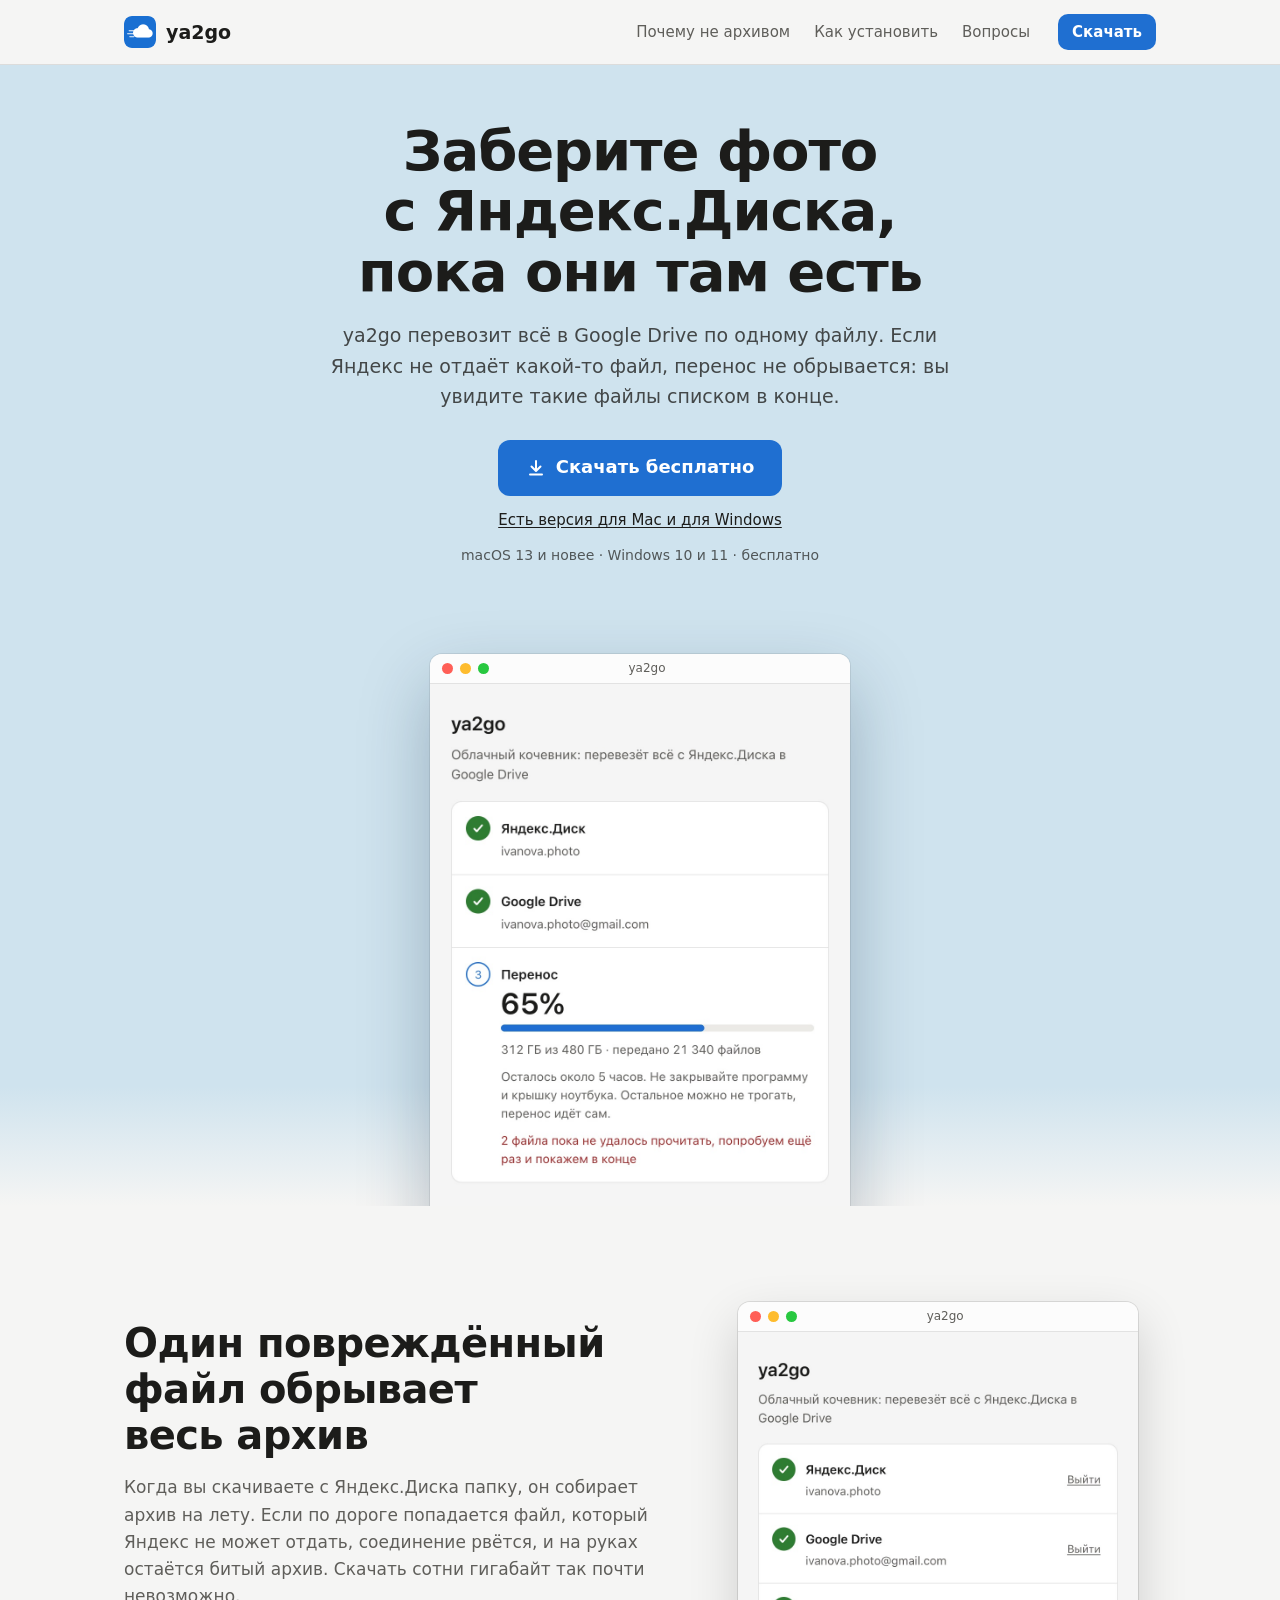
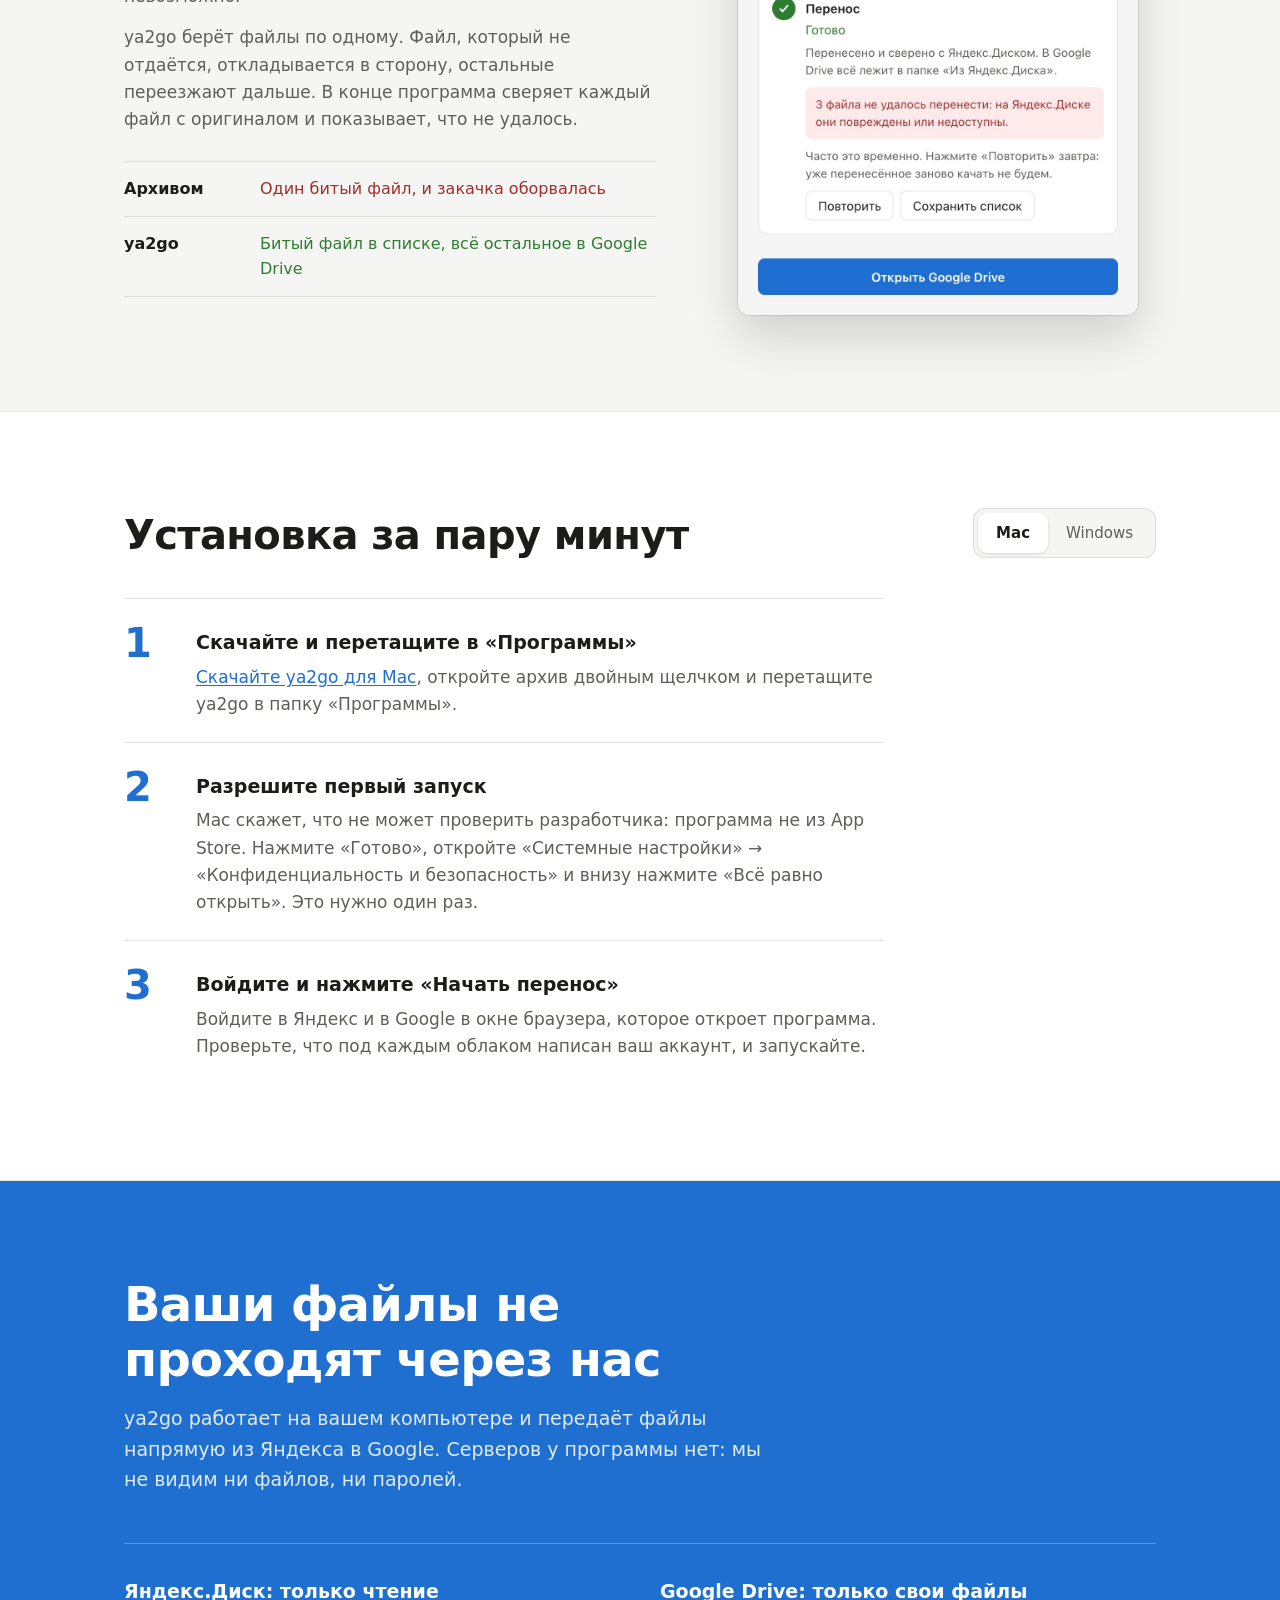
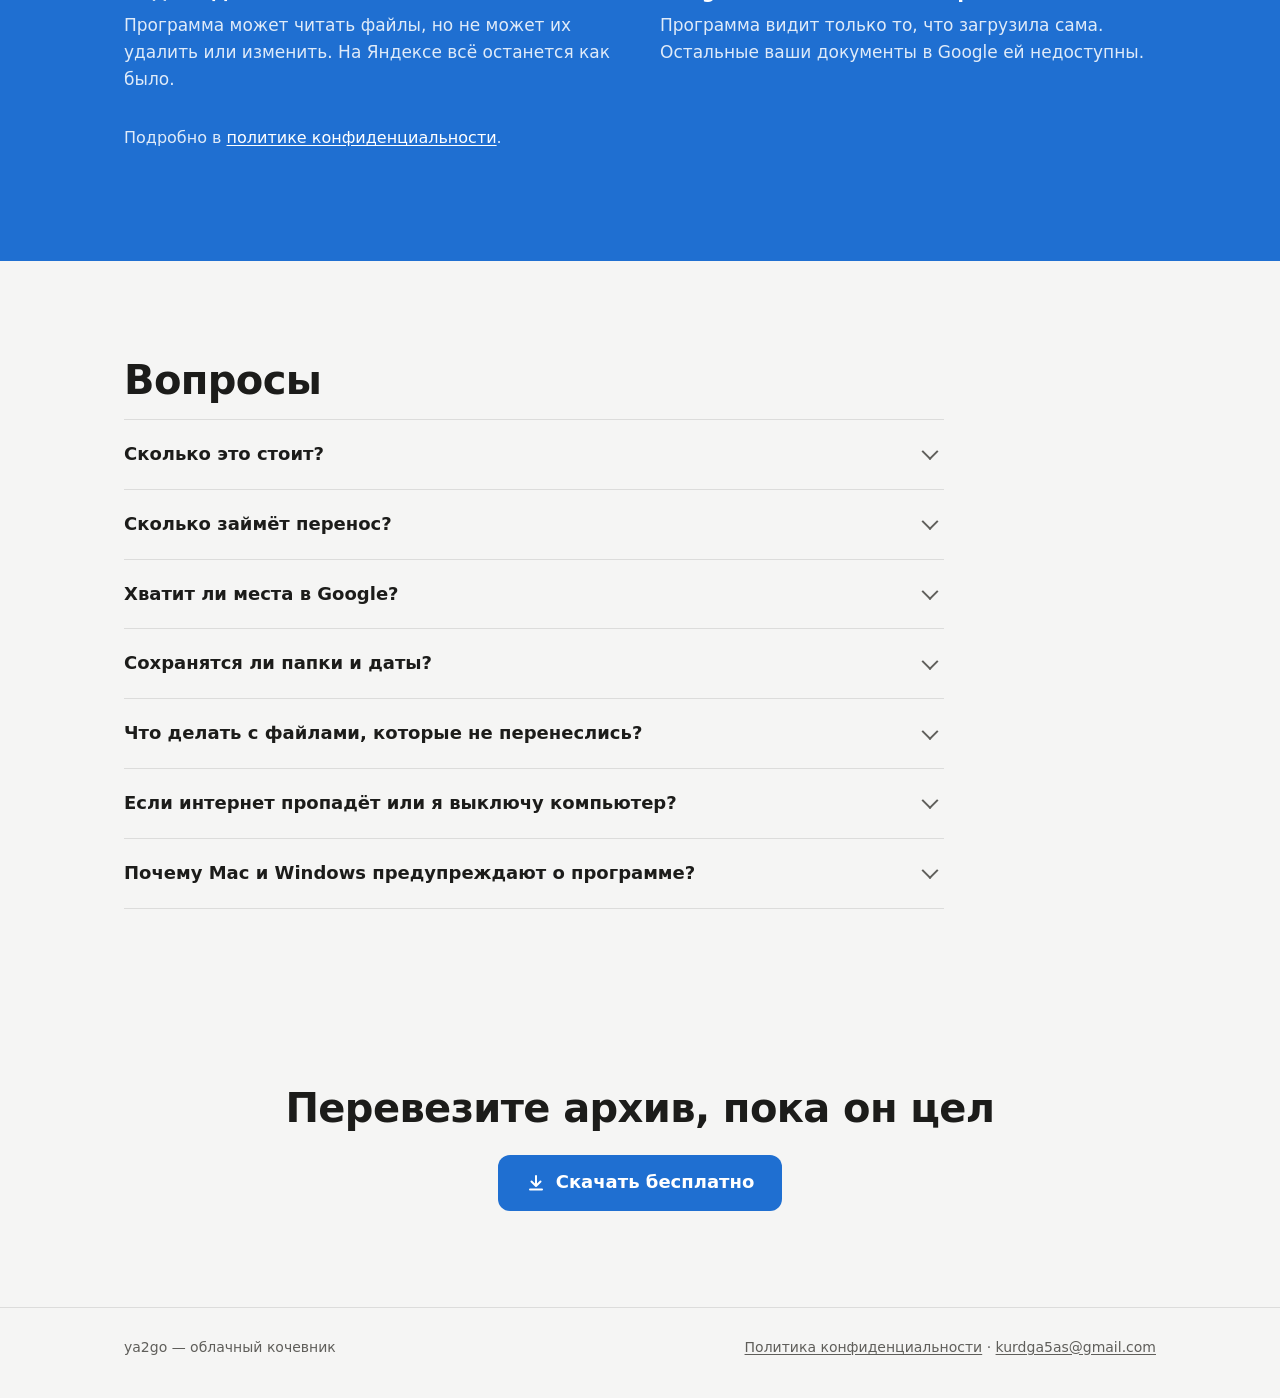
==== index.html @ 22c781a9 "Главный адрес ya2go.tech: скачивание с него, canonical Co-Authored-By: Claude Opus 5.5 <noreply@anth" ====
<!DOCTYPE html>
<html lang="ru">
<head>
    <meta charset="UTF-8">
    <meta name="viewport" content="width=device-width, initial-scale=1">
    <title>ya2go — перенести фото с Яндекс.Диска в Google Drive</title>
    <meta name="description" content="Программа для Mac и Windows: переносит всё с Яндекс.Диска в Google Drive по одному файлу. Повреждённые файлы не останавливают перенос, в конце вы увидите их списком. Бесплатно.">
    <meta property="og:title" content="ya2go — заберите фото с Яндекс.Диска">
    <meta property="og:description" content="По одному файлу в Google Drive. Битые файлы не останавливают перенос.">
    <meta property="og:image" content="https://ya2go.tech/img/app-progress-light.jpg">
    <meta property="og:url" content="https://ya2go.tech/">
    <link rel="canonical" href="https://ya2go.tech/">
    <link rel="icon" href="logo.png">
    <link rel="stylesheet" href="landing.css">
</head>
<body>

<header class="top">
    <div class="wrap">
        <a class="brand" href="./"><img src="logo.png" alt="">ya2go</a>
        <nav aria-label="Разделы">
            <a href="#why">Почему не архивом</a>
            <a href="#install">Как установить</a>
            <a href="#faq">Вопросы</a>
        </nav>
        <a class="btn small" href="#get" data-download>Скачать</a>
    </div>
</header>

<main>
    <div class="hero" id="get">
        <div class="wrap">
            <h1>Заберите фото с Яндекс.Диска, пока они там есть</h1>
            <p class="lead">ya2go перевозит всё в Google Drive по одному файлу. Если Яндекс не отдаёт какой-то файл, перенос не обрывается: вы увидите такие файлы списком в конце.</p>
            <div class="get">
                <a class="btn big" data-download href="https://ya2go.tech/download/ya2go-mac.zip">
                    <svg viewBox="0 0 20 20" fill="none" stroke="currentColor" stroke-width="2" stroke-linecap="round" stroke-linejoin="round" aria-hidden="true"><path d="M10 3v10M5.5 8.5 10 13l4.5-4.5M4 16.5h12"/></svg>
                    <span data-download-label>Скачать бесплатно</span>
                </a>
                <a class="alt" data-download-alt href="#install">Есть версия для Mac и для Windows</a>
                <p class="note">macOS 13 и новее · Windows 10 и 11 · бесплатно</p>
            </div>
            <div class="mobile-note" data-mobile-note>
                <p>ya2go работает на компьютере. Откройте эту страницу на Mac или Windows, там будет кнопка скачивания.</p>
                <button class="btn small" type="button" data-copy-link>Скопировать ссылку</button>
            </div>
        </div>
        <div class="stage" role="img" aria-label="Окно ya2go на фоне неба: идёт перенос, 65 процентов">
            <div class="window">
                <div class="bar"><i></i><i></i><i></i><span>ya2go</span></div>
                <picture>
                    <source srcset="img/app-progress-dark.jpg" media="(prefers-color-scheme: dark)">
                    <img src="img/app-progress-light.jpg" width="480" height="700" alt="">
                </picture>
            </div>
        </div>
    </div>

    <section class="why" id="why">
        <div class="wrap">
            <div>
                <h2>Один повреждённый файл обрывает весь архив</h2>
                <p class="muted">Когда вы скачиваете с Яндекс.Диска папку, он собирает архив на лету. Если по дороге попадается файл, который Яндекс не может отдать, соединение рвётся, и на руках остаётся битый архив. Скачать сотни гигабайт так почти невозможно.</p>
                <p class="muted">ya2go берёт файлы по одному. Файл, который не отдаётся, откладывается в сторону, остальные переезжают дальше. В конце программа сверяет каждый файл с оригиналом и показывает, что не удалось.</p>
                <ul class="versus">
                    <li><b>Архивом</b><span class="bad">Один битый файл, и закачка оборвалась</span></li>
                    <li><b>ya2go</b><span class="good">Битый файл в списке, всё остальное в Google Drive</span></li>
                </ul>
            </div>
            <div class="window" role="img" aria-label="Итог переноса в ya2go: готово, 3 файла не удалось перенести">
                <div class="bar"><i></i><i></i><i></i><span>ya2go</span></div>
                <picture>
                    <source srcset="img/app-done-dark.jpg" media="(prefers-color-scheme: dark)">
                    <img src="img/app-done-light.jpg" width="480" height="700" alt="" loading="lazy">
                </picture>
            </div>
        </div>
    </section>

    <section class="install" id="install">
        <div class="wrap">
            <div class="install-head">
                <h2>Установка за пару минут</h2>
                <div class="seg" role="group" aria-label="Инструкция для системы">
                    <button type="button" id="tab-mac" aria-controls="steps-mac" aria-pressed="true">Mac</button>
                    <button type="button" id="tab-win" aria-controls="steps-win" aria-pressed="false">Windows</button>
                </div>
            </div>

            <ol class="steps" id="steps-mac" aria-label="Установка на Mac">
                <li><div>
                    <h3>Скачайте и перетащите в «Программы»</h3>
                    <p><a href="https://ya2go.tech/download/ya2go-mac.zip">Скачайте ya2go для Mac</a>, откройте архив двойным щелчком и перетащите ya2go в папку «Программы».</p>
                </div></li>
                <li><div>
                    <h3>Разрешите первый запуск</h3>
                    <p>Mac скажет, что не может проверить разработчика: программа не из App Store. Нажмите «Готово», откройте «Системные настройки» → «Конфиденциальность и безопасность» и внизу нажмите «Всё равно открыть». Это нужно один раз.</p>
                </div></li>
                <li><div>
                    <h3>Войдите и нажмите «Начать перенос»</h3>
                    <p>Войдите в Яндекс и в Google в окне браузера, которое откроет программа. Проверьте, что под каждым облаком написан ваш аккаунт, и запускайте.</p>
                </div></li>
            </ol>

            <ol class="steps" id="steps-win" aria-label="Установка на Windows" hidden>
                <li><div>
                    <h3>Скачайте и запустите</h3>
                    <p><a href="https://ya2go.tech/download/ya2go-windows.exe">Скачайте ya2go для Windows</a> и откройте файл. Устанавливать ничего не нужно.</p>
                </div></li>
                <li><div>
                    <h3>Разрешите первый запуск</h3>
                    <p>Если появится синее окно «Windows защитила ваш компьютер», нажмите «Подробнее» → «Выполнить в любом случае». Если Windows попросит установить WebView2, согласитесь: это компонент Microsoft для окна программы.</p>
                </div></li>
                <li><div>
                    <h3>Войдите и нажмите «Начать перенос»</h3>
                    <p>Войдите в Яндекс и в Google в окне браузера, которое откроет программа. Проверьте, что под каждым облаком написан ваш аккаунт, и запускайте.</p>
                </div></li>
            </ol>
        </div>
    </section>

    <section class="trust">
        <div class="wrap">
            <h2>Ваши файлы не проходят через нас</h2>
            <p class="lead">ya2go работает на вашем компьютере и передаёт файлы напрямую из Яндекса в Google. Серверов у программы нет: мы не видим ни файлов, ни паролей.</p>
            <dl>
                <div>
                    <dt>Яндекс.Диск: только чтение</dt>
                    <dd>Программа может читать файлы, но не может их удалить или изменить. На Яндексе всё останется как было.</dd>
                </div>
                <div>
                    <dt>Google Drive: только свои файлы</dt>
                    <dd>Программа видит только то, что загрузила сама. Остальные ваши документы в Google ей недоступны.</dd>
                </div>
            </dl>
            <p class="lead" style="margin-top:32px;font-size:16px">Подробно в <a href="privacy.html">политике конфиденциальности</a>.</p>
        </div>
    </section>

    <section class="faq" id="faq">
        <div class="wrap">
            <h2>Вопросы</h2>
            <details>
                <summary>Сколько это стоит?</summary>
                <p>Сейчас бесплатно.</p>
            </details>
            <details>
                <summary>Сколько займёт перенос?</summary>
                <p>Зависит от интернета и объёма. Google принимает до 750 ГБ в сутки, поэтому большой архив переедет за несколько дней: программа сама продолжит на следующий день. Пока идёт перенос, не закрывайте программу и крышку ноутбука. Засыпать компьютер программа не даст.</p>
            </details>
            <details>
                <summary>Хватит ли места в Google?</summary>
                <p>Бесплатно в Google Drive 15 ГБ. Программа ещё до начала посчитает объём на Яндексе и скажет, хватает ли места. Если нет, место можно докупить в Google One.</p>
            </details>
            <details>
                <summary>Сохранятся ли папки и даты?</summary>
                <p>Да. Всё ляжет в Google Drive в папку «Из Яндекс.Диска» с теми же папками внутри, у фото сохранится дата. В Google Фото сами они не попадут: это отдельный сервис.</p>
            </details>
            <details>
                <summary>Что делать с файлами, которые не перенеслись?</summary>
                <p>Чаще всего это временный сбой Яндекса. Нажмите «Повторить» на следующий день: уже перенесённое заново не качается. Список можно сохранить в файл, чтобы проверить эти файлы на Яндексе вручную.</p>
            </details>
            <details>
                <summary>Если интернет пропадёт или я выключу компьютер?</summary>
                <p>Ничего не потеряется. При следующем запуске перенос продолжится с того же места.</p>
            </details>
            <details>
                <summary>Почему Mac и Windows предупреждают о программе?</summary>
                <p>Так они встречают любую программу, которая продаётся не через их магазины. Программа не меняет ничего на компьютере и не просит прав администратора. Предупреждение появляется только при первом запуске.</p>
            </details>
        </div>
    </section>

    <section class="final">
        <div class="wrap">
            <h2>Перевезите архив, пока он цел</h2>
            <a class="btn big" data-download href="https://ya2go.tech/download/ya2go-mac.zip">
                <svg viewBox="0 0 20 20" fill="none" stroke="currentColor" stroke-width="2" stroke-linecap="round" stroke-linejoin="round" aria-hidden="true"><path d="M10 3v10M5.5 8.5 10 13l4.5-4.5M4 16.5h12"/></svg>
                <span data-download-label>Скачать бесплатно</span>
            </a>
        </div>
    </section>
</main>

<footer>
    <div class="wrap">
        <span>ya2go — облачный кочевник</span>
        <span><a href="privacy.html">Политика конфиденциальности</a> · <a href="mailto:kurdga5as@gmail.com">kurdga5as@gmail.com</a></span>
    </div>
</footer>

<script>
// Кнопка «Скачать» сама подставляет файл под систему посетителя.
(function () {
    var base = 'https://ya2go.tech/download/';
    var ua = navigator.userAgent;
    var platform = (navigator.userAgentData && navigator.userAgentData.platform) || navigator.platform || '';
    var mobile = /Android|iPhone|iPad|iPod/i.test(ua) || (navigator.userAgentData && navigator.userAgentData.mobile);
    var os = /Win/i.test(platform) || /Windows/i.test(ua) ? 'win' : /Mac/i.test(platform) || /Mac OS X/i.test(ua) ? 'mac' : '';

    function show(tab) {
        ['mac', 'win'].forEach(function (k) {
            document.getElementById('tab-' + k).setAttribute('aria-pressed', String(k === tab));
            document.getElementById('steps-' + k).hidden = k !== tab;
        });
    }
    document.querySelectorAll('.seg button').forEach(function (b) {
        b.addEventListener('click', function () { show(b.id === 'tab-win' ? 'win' : 'mac'); });
    });

    if (mobile) {
        document.querySelectorAll('.get').forEach(function (el) { el.hidden = true; });
        document.querySelector('[data-mobile-note]').style.display = 'block';
        var copy = document.querySelector('[data-copy-link]');
        copy.addEventListener('click', function () {
            var done = function () { copy.textContent = 'Ссылка скопирована'; };
            if (navigator.clipboard) navigator.clipboard.writeText(location.origin + location.pathname).then(done, function () {});
        });
        document.querySelectorAll('.top [data-download]').forEach(function (el) { el.href = '#install'; el.textContent = 'Как установить'; });
        // С телефона скачивать нечего: нижняя кнопка ведёт к установке.
        document.querySelectorAll('.final [data-download]').forEach(function (el) { el.href = '#install'; });
        document.querySelectorAll('.final [data-download-label]').forEach(function (el) { el.textContent = 'Как установить'; });
        return;
    }
    if (!os) return;
    var file = os === 'win' ? 'ya2go-windows.exe' : 'ya2go-mac.zip';
    var label = os === 'win' ? 'Скачать для Windows' : 'Скачать для Mac';
    document.querySelectorAll('[data-download]').forEach(function (el) {
        if (el.classList.contains('small')) return;
        el.href = base + file;
    });
    document.querySelector('.top [data-download]').href = base + file;
    document.querySelectorAll('[data-download-label]').forEach(function (el) { el.textContent = label; });
    var alt = document.querySelector('[data-download-alt]');
    alt.textContent = os === 'win' ? 'Нужна версия для Mac?' : 'Нужна версия для Windows?';
    alt.href = base + (os === 'win' ? 'ya2go-mac.zip' : 'ya2go-windows.exe');
    show(os);
})();
</script>
</body>
</html>
---- landing.css ----
:root {
    --bg: #f5f5f4;
    --surface: #ffffff;
    --text: #1c1c1a;
    --text-2: #5f5e5a;
    --border: rgba(0, 0, 0, 0.1);
    --accent: #1f6fd1;
    --accent-hover: #185fa5;
    --on-accent: #ffffff;
    --sky: #cfe3ee;
    --focus: 0 0 0 3px rgba(31, 111, 209, 0.35);
    color-scheme: light dark;
}

@media (prefers-color-scheme: dark) {
    :root {
        --bg: #1b1b1a;
        --surface: #252524;
        --text: #f1efe8;
        --text-2: #b4b2a9;
        --border: rgba(255, 255, 255, 0.12);
        --accent: #5b9be6;
        --accent-hover: #85b7eb;
        --on-accent: #0b1a2c;
        --sky: #233746;
        --focus: 0 0 0 3px rgba(91, 155, 230, 0.45);
    }
}

* {
    box-sizing: border-box;
}

html {
    scroll-behavior: smooth;
}

@media (prefers-reduced-motion: reduce) {
    html {
        scroll-behavior: auto;
    }
}

body {
    margin: 0;
    background: var(--bg);
    color: var(--text);
    font: 17px/1.6 -apple-system, BlinkMacSystemFont, "SF Pro Text", "Segoe UI", system-ui, sans-serif;
    -webkit-font-smoothing: antialiased;
}

a {
    color: var(--accent);
    text-underline-offset: 2px;
}

.wrap {
    max-width: 1080px;
    margin: 0 auto;
    padding: 0 24px;
}

/* ---------- шапка ---------- */

.top {
    position: sticky;
    top: 0;
    z-index: 10;
    background: color-mix(in srgb, var(--bg) 88%, transparent);
    backdrop-filter: saturate(1.4) blur(12px);
    -webkit-backdrop-filter: saturate(1.4) blur(12px);
    border-bottom: 1px solid var(--border);
}

.top .wrap {
    display: flex;
    align-items: center;
    gap: 28px;
    height: 64px;
}

.brand {
    display: flex;
    align-items: center;
    gap: 10px;
    color: var(--text);
    text-decoration: none;
    font-weight: 600;
    font-size: 19px;
}

.brand img {
    width: 32px;
    height: 32px;
    border-radius: 8px;
}

.top nav {
    display: flex;
    gap: 24px;
    margin-left: auto;
}

.top nav a {
    color: var(--text-2);
    text-decoration: none;
    font-size: 15px;
}

.top nav a:hover {
    color: var(--text);
}

/* ---------- кнопки ---------- */

.btn {
    display: inline-flex;
    align-items: center;
    justify-content: center;
    gap: 10px;
    min-height: 44px;
    padding: 0 20px;
    border-radius: 10px;
    background: var(--accent);
    color: var(--on-accent);
    font-weight: 600;
    font-size: 16px;
    text-decoration: none;
    transition: background 0.15s, transform 0.1s;
}

.btn:hover {
    background: var(--accent-hover);
}

.btn:active {
    transform: scale(0.98);
}

.btn:focus-visible,
.seg button:focus-visible,
summary:focus-visible {
    outline: none;
    box-shadow: var(--focus);
}

.btn.big {
    min-height: 56px;
    padding: 0 28px;
    font-size: 18px;
    border-radius: 12px;
}

.btn.small {
    min-height: 36px;
    padding: 0 14px;
    font-size: 15px;
}

.btn svg {
    width: 20px;
    height: 20px;
}

/* ---------- первый экран ---------- */

.hero {
    position: relative;
    padding: 56px 0 0;
    text-align: center;
    /* Небо за всем первым экраном: сверху чистое под текст, облака снизу вокруг окна */
    background: var(--sky) url("https://images.pexels.com/photos/38475859/pexels-photo-38475859.jpeg?auto=compress&cs=tinysrgb&w=2400") center bottom / cover no-repeat;
}

@media (prefers-color-scheme: dark) {
    .hero::before {
        /* в тёмной теме небо приглушаем, иначе светлый текст на нём не читается */
        content: "";
        position: absolute;
        inset: 0;
        background: rgba(16, 24, 32, 0.62);
    }

    .hero > * {
        position: relative;
    }
}

.hero h1 {
    max-width: 900px;
    margin: 0 auto;
    font-size: clamp(34px, 5vw, 56px);
    line-height: 1.08;
    letter-spacing: -0.02em;
    font-weight: 700;
    text-wrap: balance;
}

.hero .lead {
    max-width: 620px;
    margin: 18px auto 28px;
    font-size: 19px;
    color: var(--text);
    opacity: 0.78;
    text-wrap: pretty;
}

.get {
    display: flex;
    flex-direction: column;
    align-items: center;
    gap: 12px;
}

.get .alt {
    font-size: 15px;
    color: var(--text);
}

.get .note {
    margin: 0;
    font-size: 14px;
    color: var(--text);
    opacity: 0.7;
}

.mobile-note p {
    margin: 0 0 12px;
}

.mobile-note {
    display: none;
    max-width: 420px;
    margin: 0 auto;
    padding: 14px 16px;
    border: 1px solid var(--border);
    border-radius: 12px;
    background: var(--surface);
    font-size: 15px;
    color: var(--text-2);
}

/* Небо с окном программы */
.stage {
    position: relative;
    margin-top: 40px;
    height: clamp(420px, 52vw, 600px);
    overflow: hidden;
}

.stage::after {
    /* у края страницы небо тает в фон, чтобы следующий раздел не начинался со шва */
    content: "";
    position: absolute;
    inset: auto 0 0 0;
    height: 120px;
    background: linear-gradient(to bottom, transparent, var(--bg));
}

.window {
    position: absolute;
    left: 50%;
    top: 48px;
    transform: translateX(-50%);
    width: min(420px, 82vw);
    border-radius: 12px;
    overflow: hidden;
    background: var(--bg);
    box-shadow: 0 30px 70px rgba(10, 40, 70, 0.28), 0 0 0 1px rgba(0, 0, 0, 0.08);
    z-index: 1;
}

.window .bar {
    display: flex;
    align-items: center;
    gap: 7px;
    height: 30px;
    padding: 0 12px;
    background: color-mix(in srgb, var(--surface) 70%, var(--bg));
    border-bottom: 1px solid var(--border);
    font-size: 12px;
    color: var(--text-2);
}

.window .bar i {
    width: 11px;
    height: 11px;
    border-radius: 50%;
    background: #ff5f57;
}

.window .bar i:nth-child(2) {
    background: #febc2e;
}

.window .bar i:nth-child(3) {
    background: #28c840;
}

.window .bar span {
    margin: 0 auto;
    padding-right: 40px;
}

.window img {
    display: block;
    width: 100%;
    height: auto;
}

/* ---------- разделы ---------- */

section {
    padding: 96px 0;
}

h2 {
    margin: 0 0 16px;
    font-size: clamp(28px, 3.6vw, 40px);
    line-height: 1.15;
    letter-spacing: -0.015em;
    font-weight: 700;
    text-wrap: balance;
}

p {
    margin: 0 0 14px;
}

.muted {
    color: var(--text-2);
}

/* Почему не архивом: текст и окно итога рядом */
.why .wrap {
    display: grid;
    grid-template-columns: minmax(0, 1.1fr) minmax(0, 0.9fr);
    gap: 64px;
    align-items: center;
}

.why .window {
    position: static;
    transform: none;
    width: 100%;
    max-width: 400px;
    justify-self: center;
    box-shadow: 0 20px 50px rgba(0, 0, 0, 0.16), 0 0 0 1px var(--border);
}

.versus {
    margin: 28px 0 0;
    padding: 0;
    list-style: none;
    border-top: 1px solid var(--border);
}

.versus li {
    display: grid;
    grid-template-columns: 120px minmax(0, 1fr);
    gap: 16px;
    padding: 14px 0;
    border-bottom: 1px solid var(--border);
    font-size: 16px;
}

.versus b {
    font-weight: 600;
}

.versus .bad {
    color: #a32d2d;
}

.versus .good {
    color: #2f7d32;
}

@media (prefers-color-scheme: dark) {
    .versus .bad {
        color: #f09595;
    }

    .versus .good {
        color: #8bc48e;
    }
}

/* Установка */
.install {
    background: var(--surface);
    border-block: 1px solid var(--border);
}

.install-head {
    display: flex;
    flex-wrap: wrap;
    align-items: end;
    justify-content: space-between;
    gap: 16px 32px;
    margin-bottom: 40px;
}

.install-head h2 {
    margin: 0;
}

.seg {
    display: inline-flex;
    padding: 4px;
    border-radius: 12px;
    background: var(--bg);
    border: 1px solid var(--border);
}

.seg button {
    font: inherit;
    font-size: 15px;
    min-height: 40px;
    padding: 0 18px;
    border: 0;
    border-radius: 9px;
    background: none;
    color: var(--text-2);
    cursor: pointer;
}

.seg button[aria-pressed="true"] {
    background: var(--surface);
    color: var(--text);
    font-weight: 600;
    box-shadow: 0 1px 3px rgba(0, 0, 0, 0.12);
}

.steps {
    margin: 0;
    padding: 0;
    list-style: none;
    counter-reset: step;
    max-width: 760px;
}

.steps li {
    counter-increment: step;
    display: grid;
    grid-template-columns: 64px minmax(0, 1fr);
    gap: 8px;
    padding: 24px 0;
    border-top: 1px solid var(--border);
}

.steps li::before {
    content: counter(step);
    font-size: 40px;
    line-height: 1;
    font-weight: 700;
    color: var(--accent);
    font-variant-numeric: tabular-nums;
}

.steps h3 {
    margin: 4px 0 6px;
    font-size: 19px;
}

.steps p {
    margin: 0;
    color: var(--text-2);
}

[hidden] {
    display: none !important;
}

/* Доверие: единственный цветной раздел */
.trust {
    background: #1f6fd1;
    color: #ffffff;
}

.trust h2 {
    max-width: 760px;
    font-size: clamp(30px, 4.4vw, 48px);
}

.trust .lead {
    max-width: 640px;
    font-size: 19px;
    color: rgba(255, 255, 255, 0.86);
}

.trust dl {
    display: grid;
    grid-template-columns: repeat(2, minmax(0, 1fr));
    gap: 40px;
    margin: 48px 0 0;
    padding-top: 32px;
    border-top: 1px solid rgba(255, 255, 255, 0.28);
}

.trust dt {
    font-weight: 600;
    font-size: 19px;
    margin-bottom: 6px;
}

.trust dd {
    margin: 0;
    color: rgba(255, 255, 255, 0.86);
}

.trust a {
    color: #ffffff;
}

/* Вопросы */
.faq details {
    max-width: 820px;
}

details {
    border-top: 1px solid var(--border);
}

details:last-of-type {
    border-bottom: 1px solid var(--border);
}

summary {
    list-style: none;
    cursor: pointer;
    padding: 20px 40px 20px 0;
    position: relative;
    font-weight: 600;
    font-size: 18px;
    border-radius: 6px;
}

summary::-webkit-details-marker {
    display: none;
}

summary::after {
    content: "";
    position: absolute;
    right: 8px;
    top: 50%;
    width: 10px;
    height: 10px;
    border-right: 2px solid var(--text-2);
    border-bottom: 2px solid var(--text-2);
    transform: translateY(-70%) rotate(45deg);
    transition: transform 0.2s;
}

details[open] summary::after {
    transform: translateY(-30%) rotate(-135deg);
}

details p {
    margin: 0 0 20px;
    color: var(--text-2);
    max-width: 680px;
}

/* Подвал */
.final {
    text-align: center;
    padding: 80px 0 96px;
}

.final h2 {
    margin-bottom: 24px;
}

footer {
    border-top: 1px solid var(--border);
    padding: 28px 0 40px;
    font-size: 14px;
    color: var(--text-2);
}

footer .wrap {
    display: flex;
    flex-wrap: wrap;
    gap: 8px 24px;
    justify-content: space-between;
}

footer a {
    color: var(--text-2);
}

/* ---------- телефон и планшет ---------- */

@media (max-width: 860px) {
    .why .wrap {
        grid-template-columns: 1fr;
        gap: 40px;
    }

    .trust dl {
        grid-template-columns: 1fr;
        gap: 24px;
    }
}

@media (max-width: 640px) {
    body {
        font-size: 16px;
    }

    .wrap {
        padding: 0 16px;
    }

    .top nav {
        display: none;
    }

    .top .btn {
        margin-left: auto;
    }

    .hero {
        padding-top: 48px;
    }

    .hero .lead {
        font-size: 17px;
    }

    section {
        padding: 64px 0;
    }

    .stage {
        margin-top: 32px;
        height: 520px;
    }

    .window {
        top: 32px;
    }

    .versus li {
        grid-template-columns: 1fr;
        gap: 2px;
    }

    .steps li {
        grid-template-columns: 44px minmax(0, 1fr);
    }

    .steps li::before {
        font-size: 30px;
    }
}
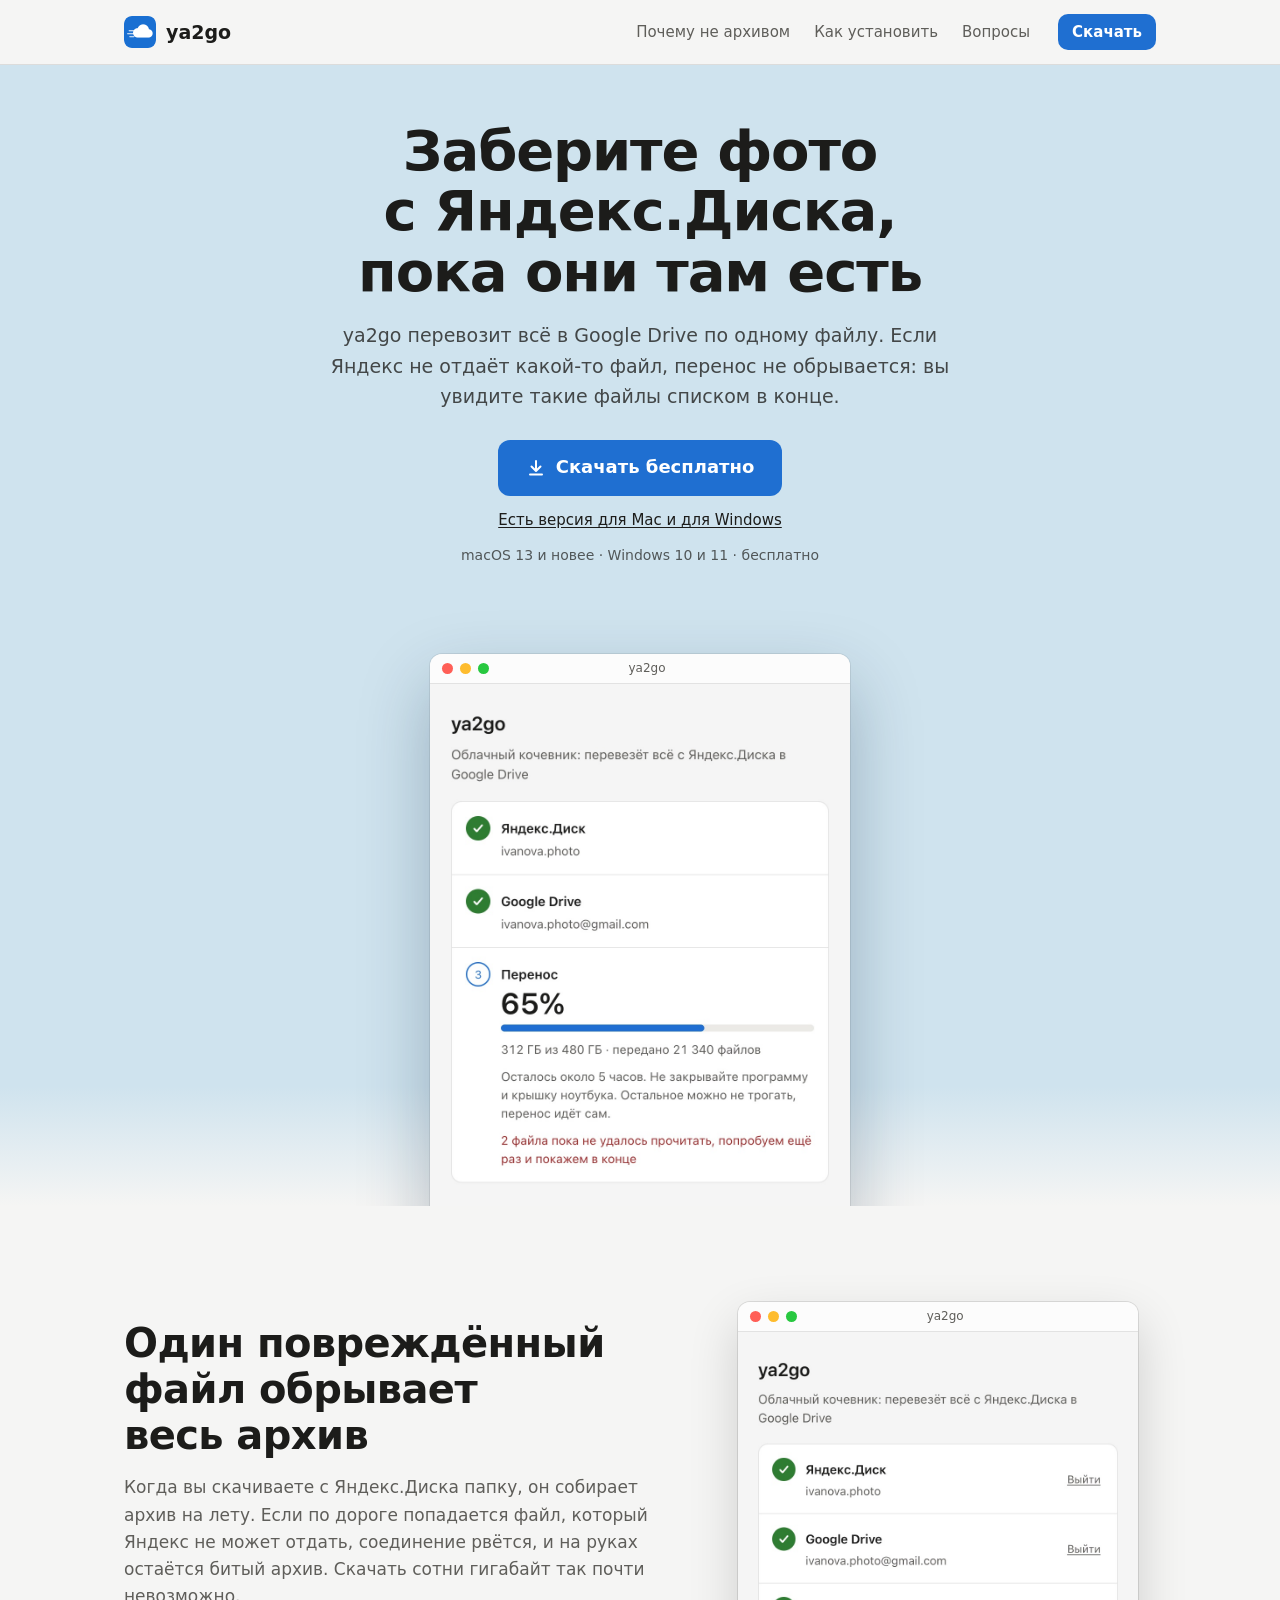
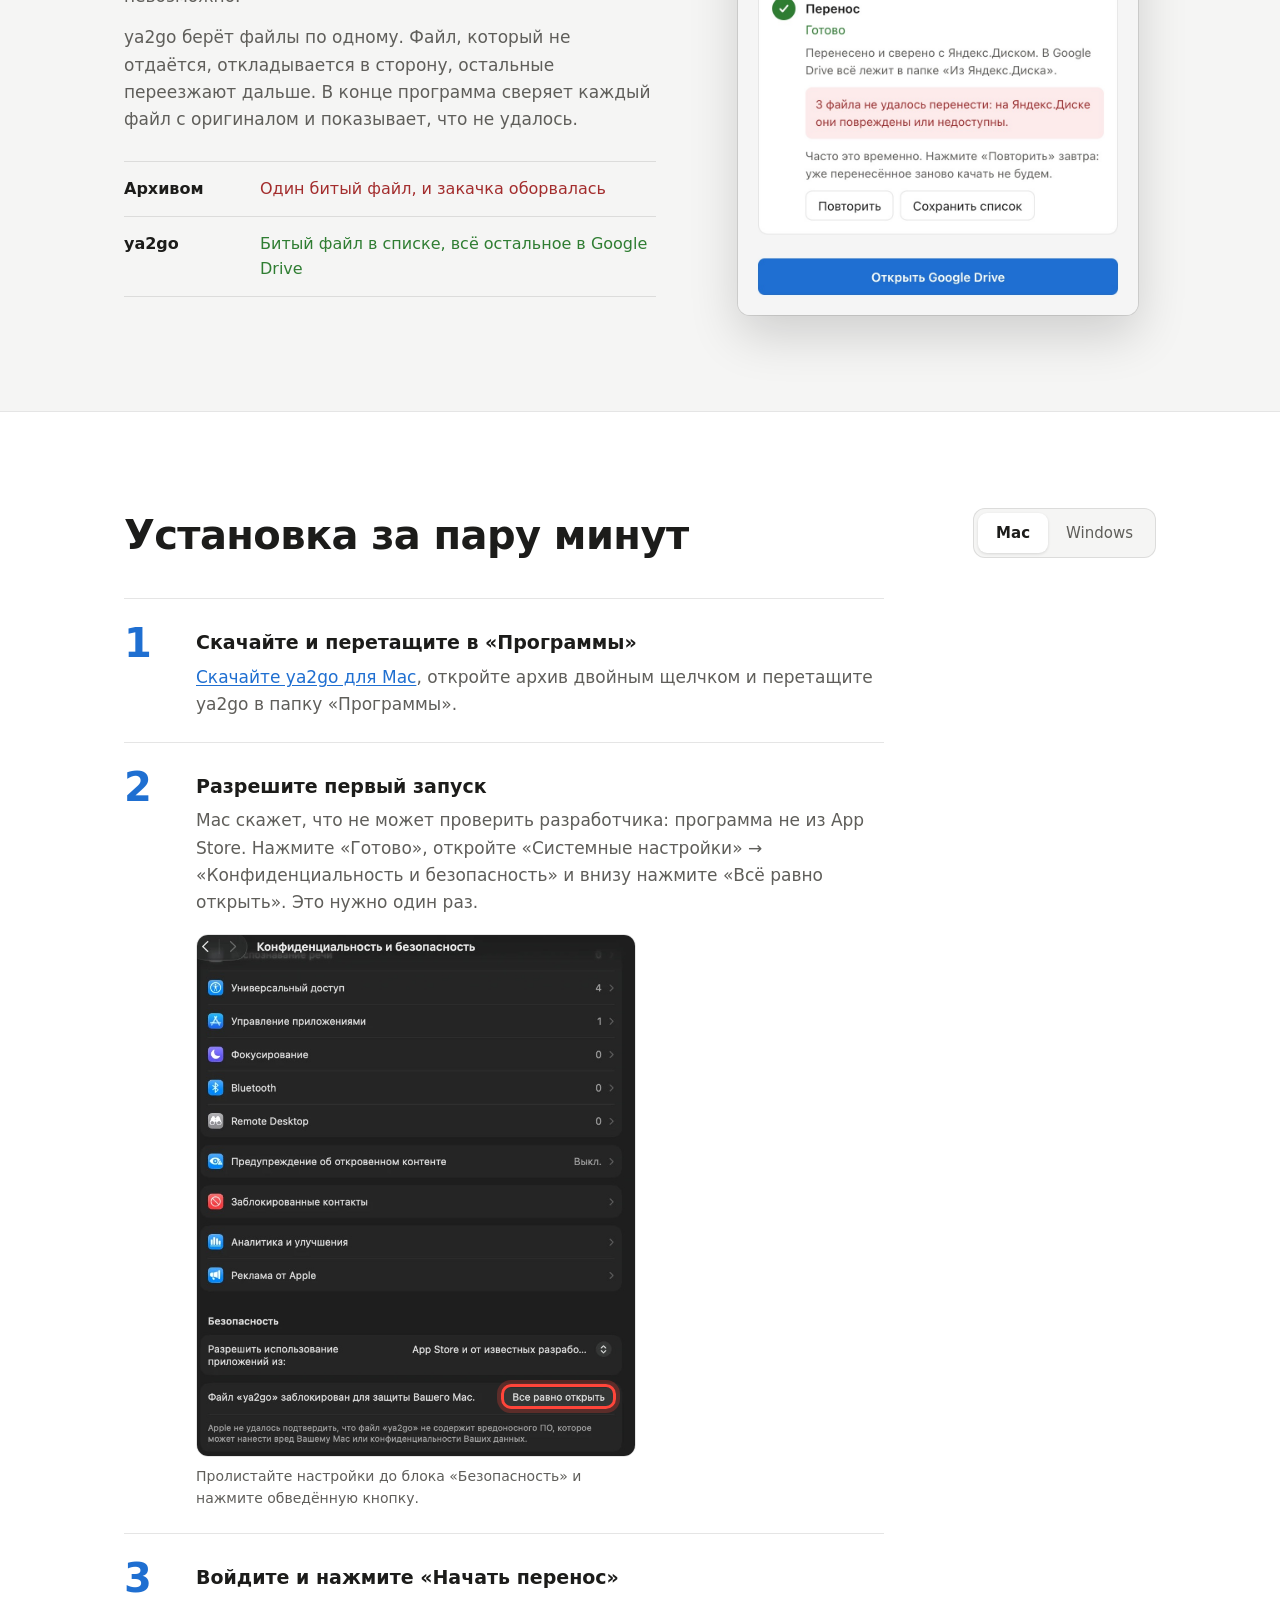
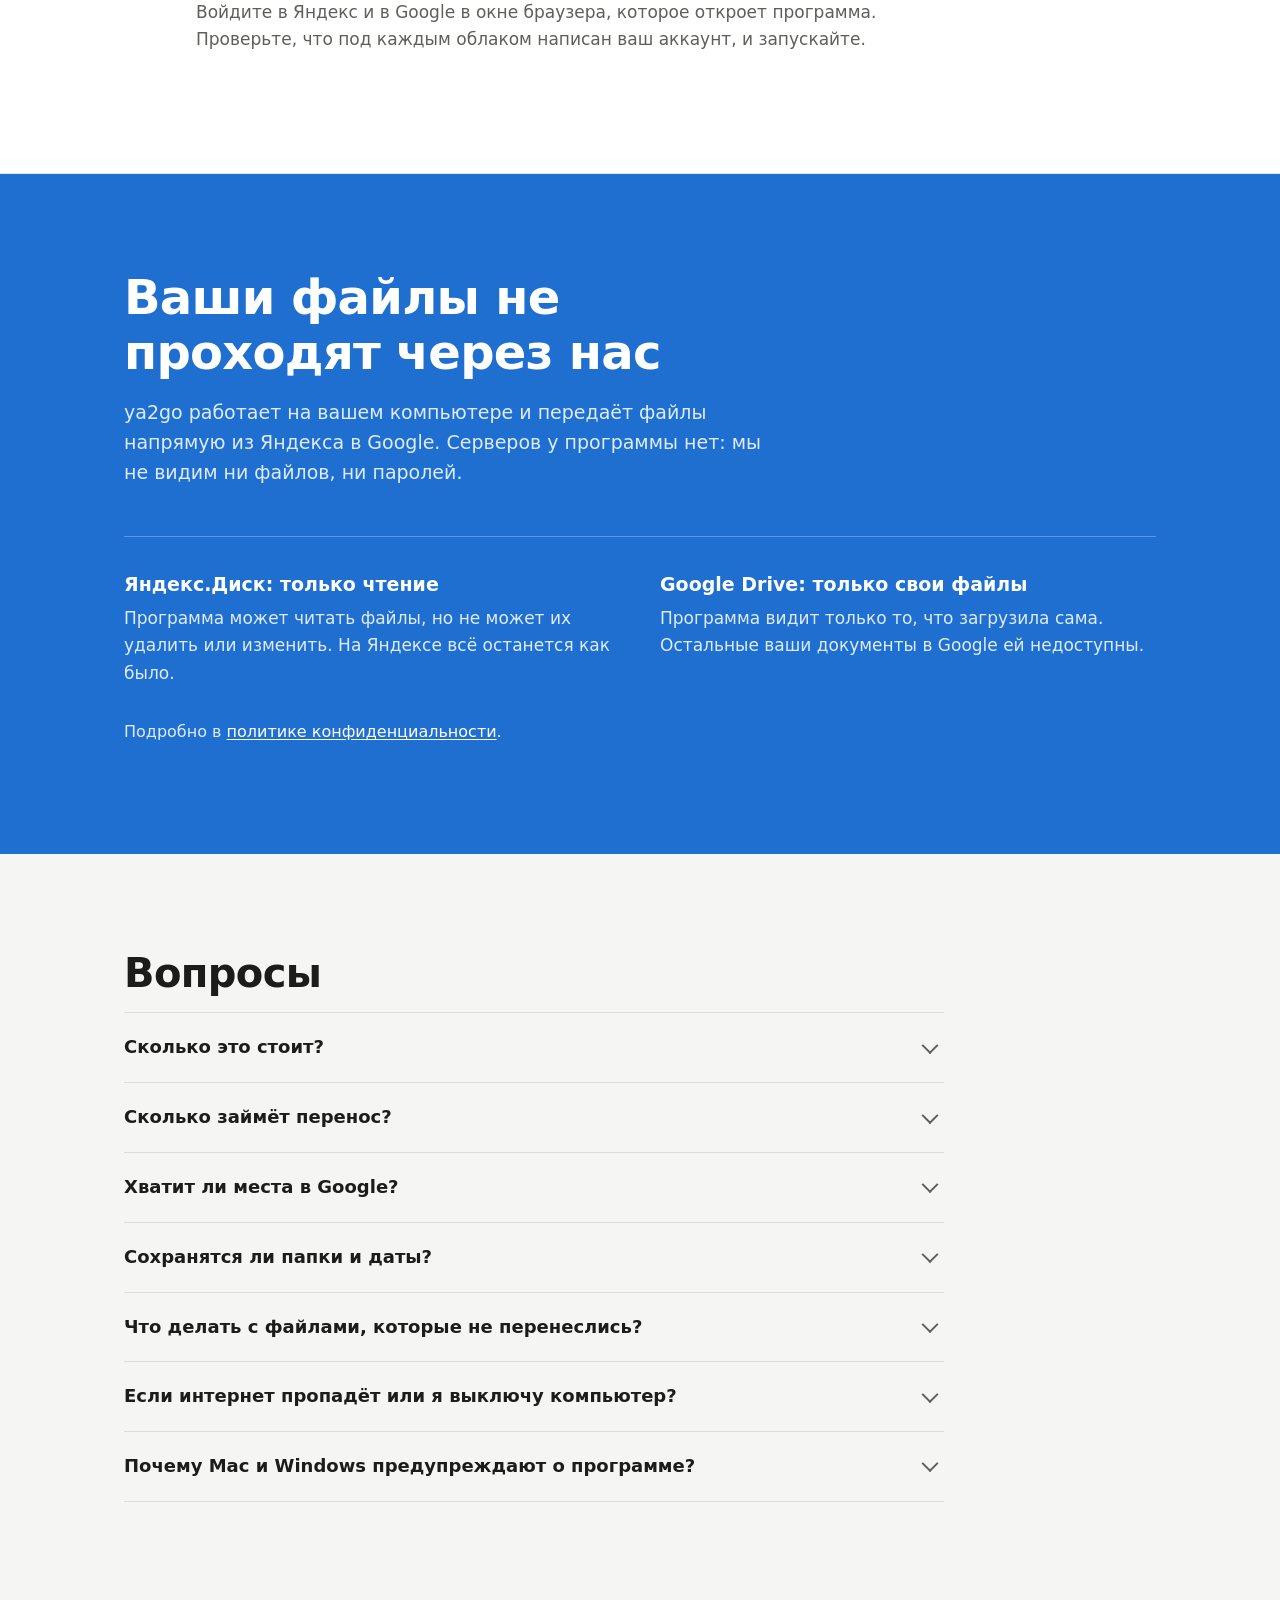
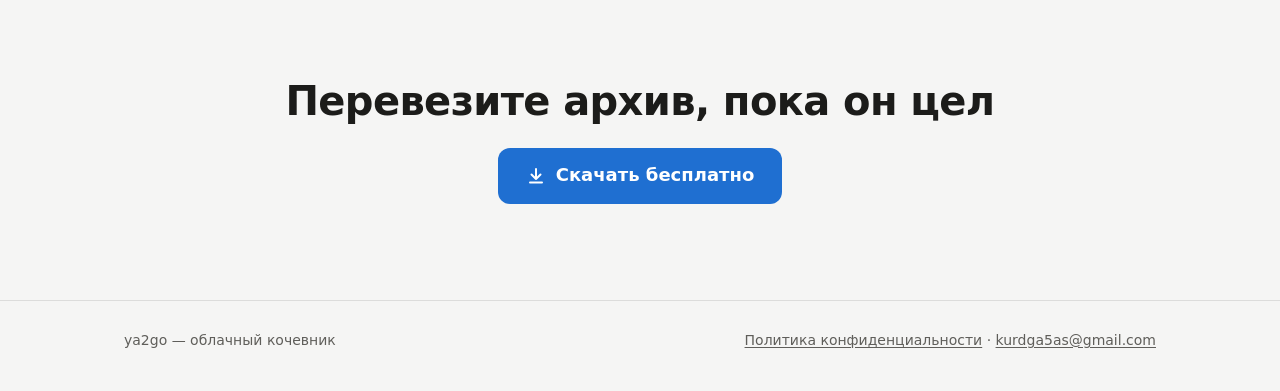
==== commit 07c0955a: "Установка на Mac: скриншот с кнопкой «Все равно открыть» Co-Authored-By: Claude Opus 5.5 <noreply@an" ====
--- a/index.html
+++ b/index.html
@@ -95,6 +95,14 @@
                 <li><div>
                     <h3>Разрешите первый запуск</h3>
                     <p>Mac скажет, что не может проверить разработчика: программа не из App Store. Нажмите «Готово», откройте «Системные настройки» → «Конфиденциальность и безопасность» и внизу нажмите «Всё равно открыть». Это нужно один раз.</p>
+                    <figure class="shot">
+                        <div class="shot-frame">
+                            <img src="img/mac-open-anyway.jpg" width="770" height="915" loading="lazy"
+                                 alt="Системные настройки, раздел «Конфиденциальность и безопасность»: внизу, в блоке «Безопасность», строка «Файл ya2go заблокирован для защиты Вашего Mac» и кнопка «Все равно открыть»">
+                            <span class="ring" style="left:69.5%;top:86.3%;width:26.2%;height:4.7%" aria-hidden="true"></span>
+                        </div>
+                        <figcaption>Пролистайте настройки до блока «Безопасность» и нажмите обведённую кнопку.</figcaption>
+                    </figure>
                 </div></li>
                 <li><div>
                     <h3>Войдите и нажмите «Начать перенос»</h3>
--- a/landing.css
+++ b/landing.css
@@ -468,6 +468,38 @@
     color: var(--text-2);
 }
 
+/* Скриншот с обведённой кнопкой внутри шага установки */
+.shot {
+    margin: 18px 0 0;
+    max-width: 440px;
+}
+
+.shot-frame {
+    position: relative;
+    border-radius: 12px;
+    overflow: hidden;
+    border: 1px solid var(--border);
+}
+
+.shot img {
+    display: block;
+    width: 100%;
+    height: auto;
+}
+
+.shot .ring {
+    position: absolute;
+    border: 3px solid #ff453a;
+    border-radius: 10px;
+    box-shadow: 0 0 0 4px rgba(255, 69, 58, 0.25);
+}
+
+.shot figcaption {
+    margin-top: 8px;
+    font-size: 14px;
+    color: var(--text-2);
+}
+
 [hidden] {
     display: none !important;
 }
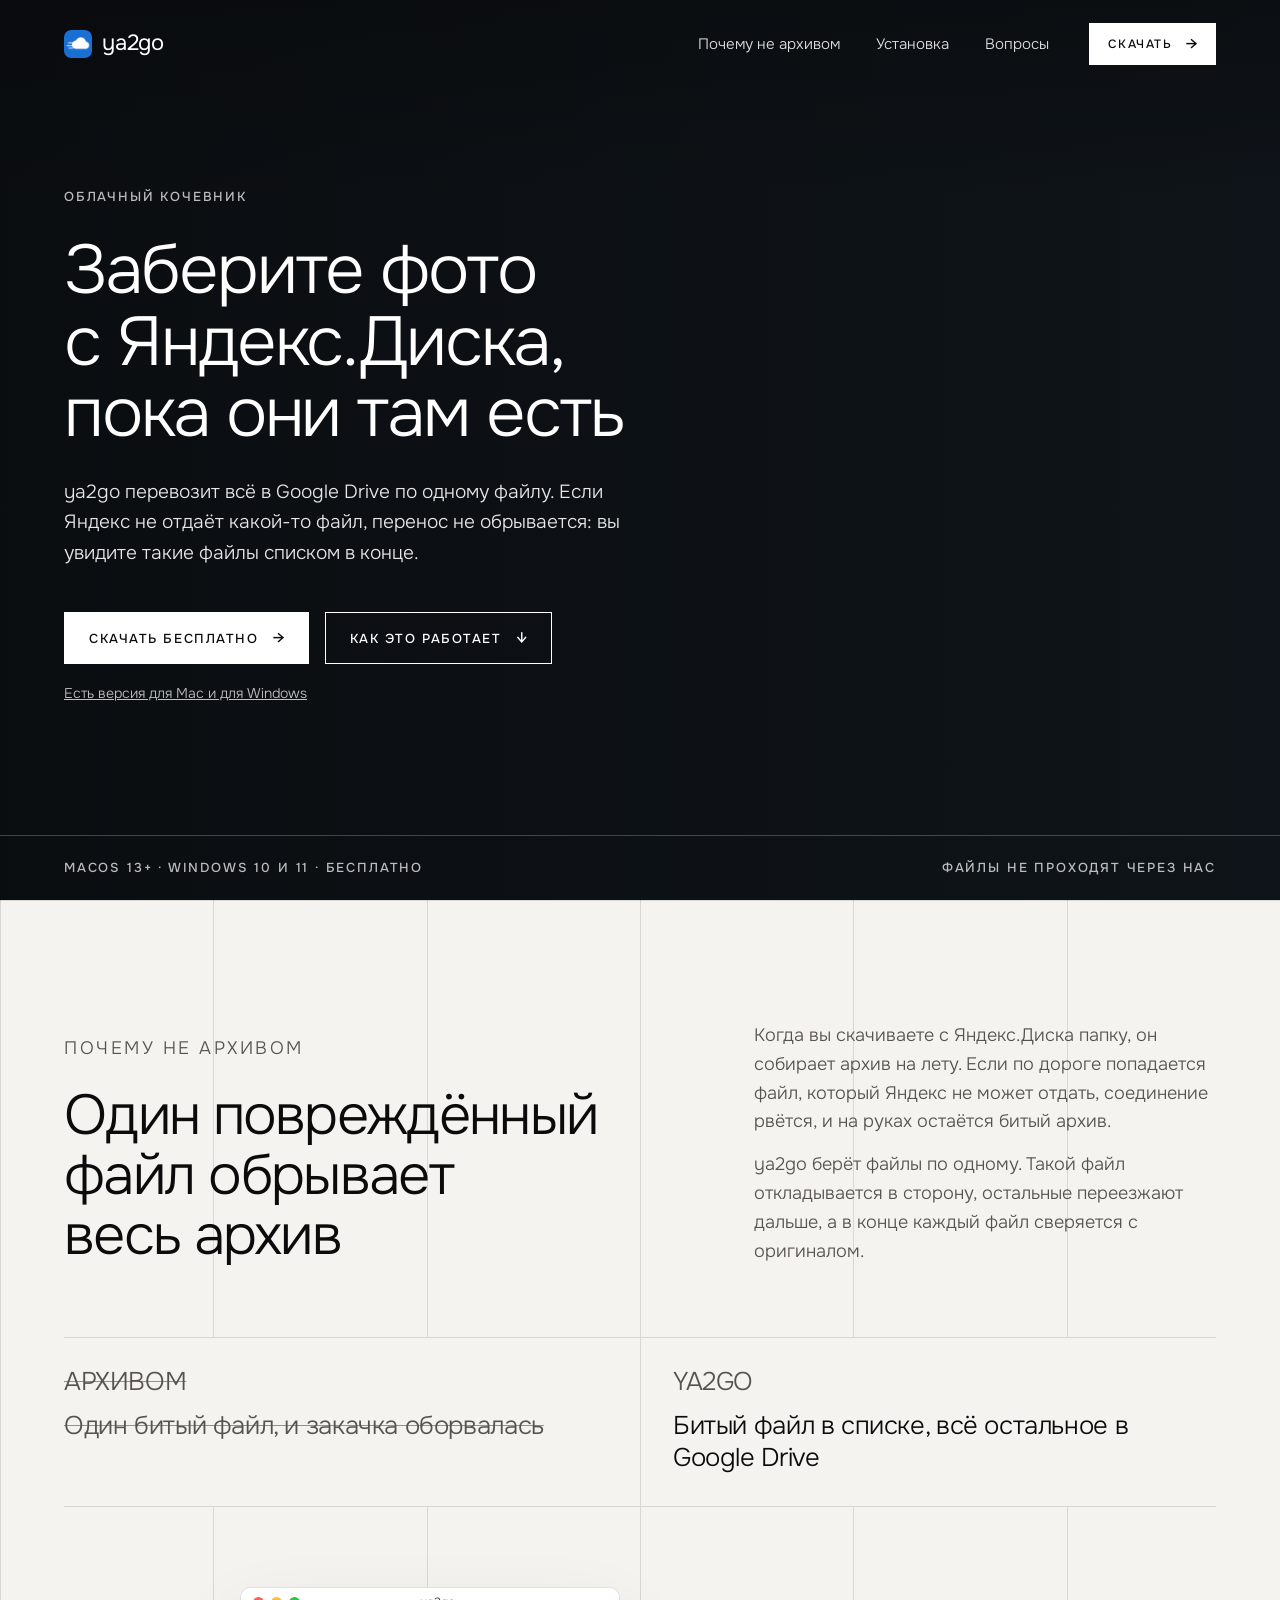
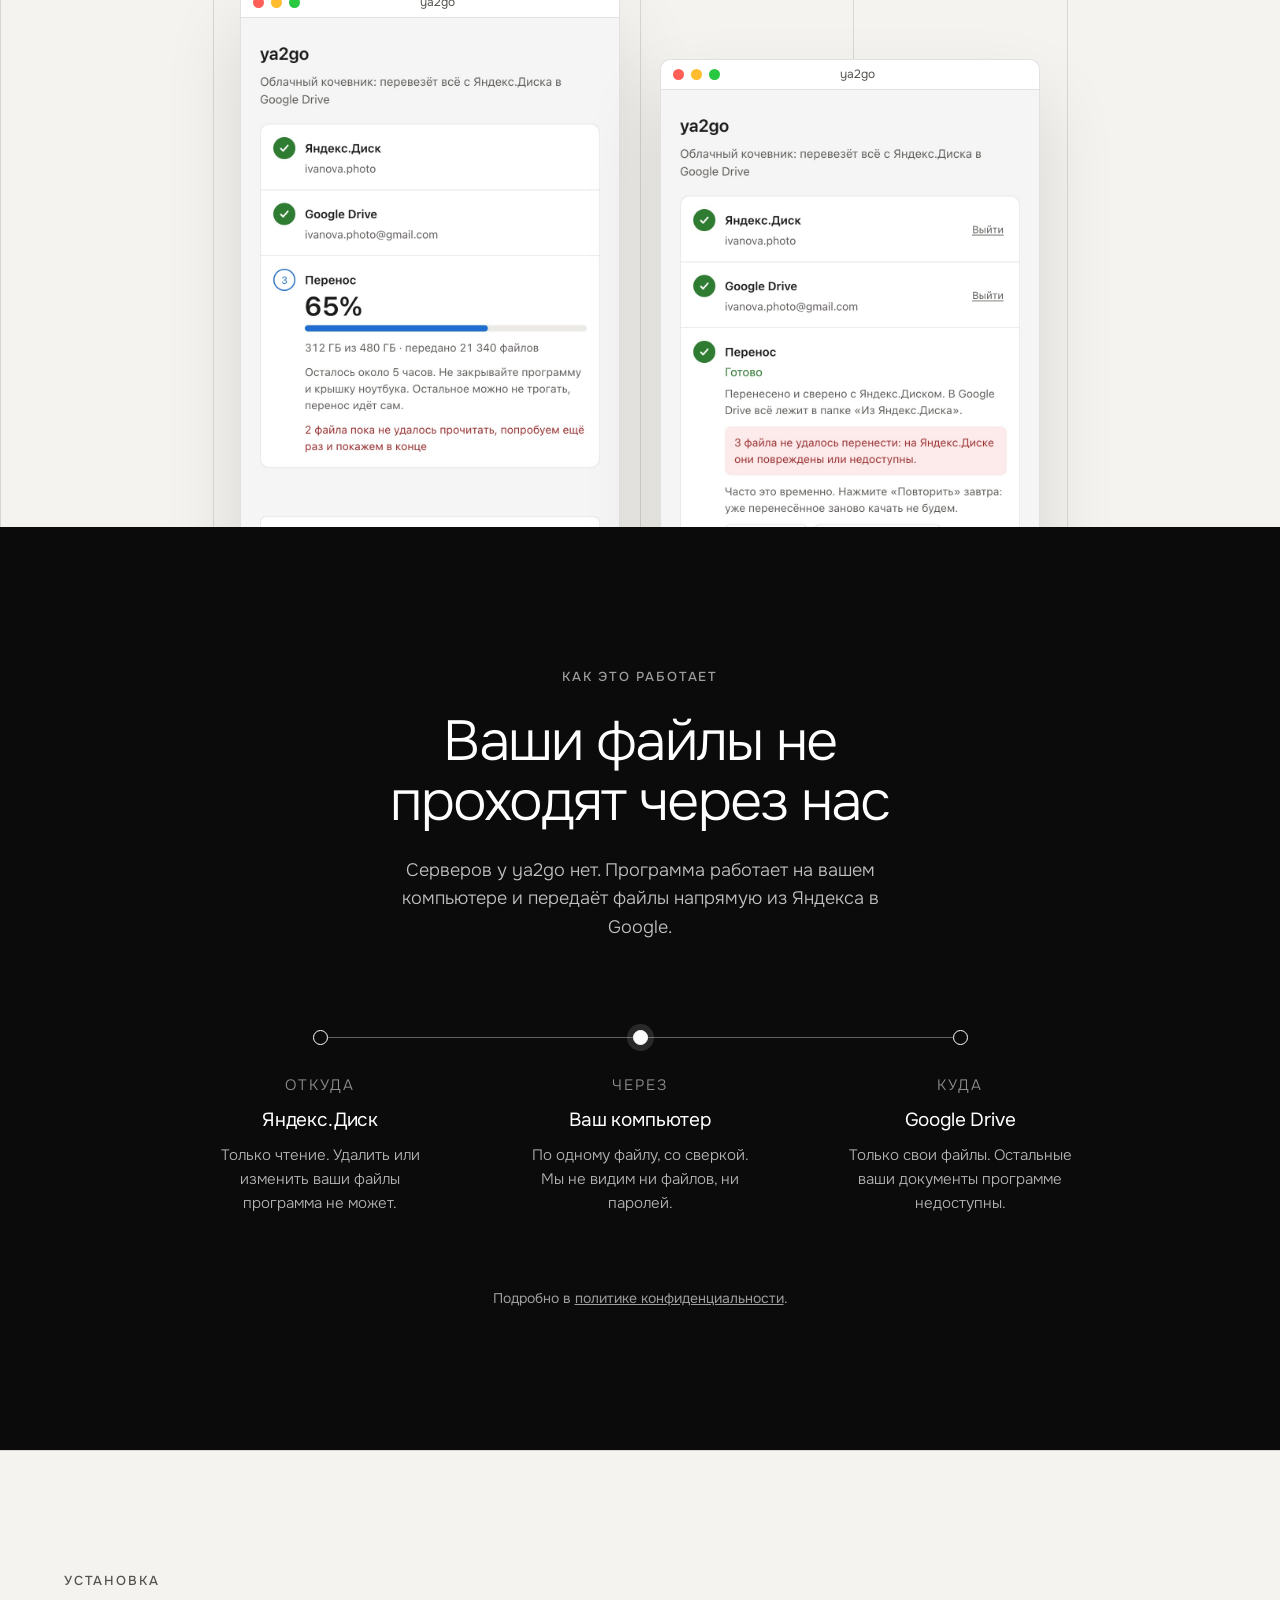
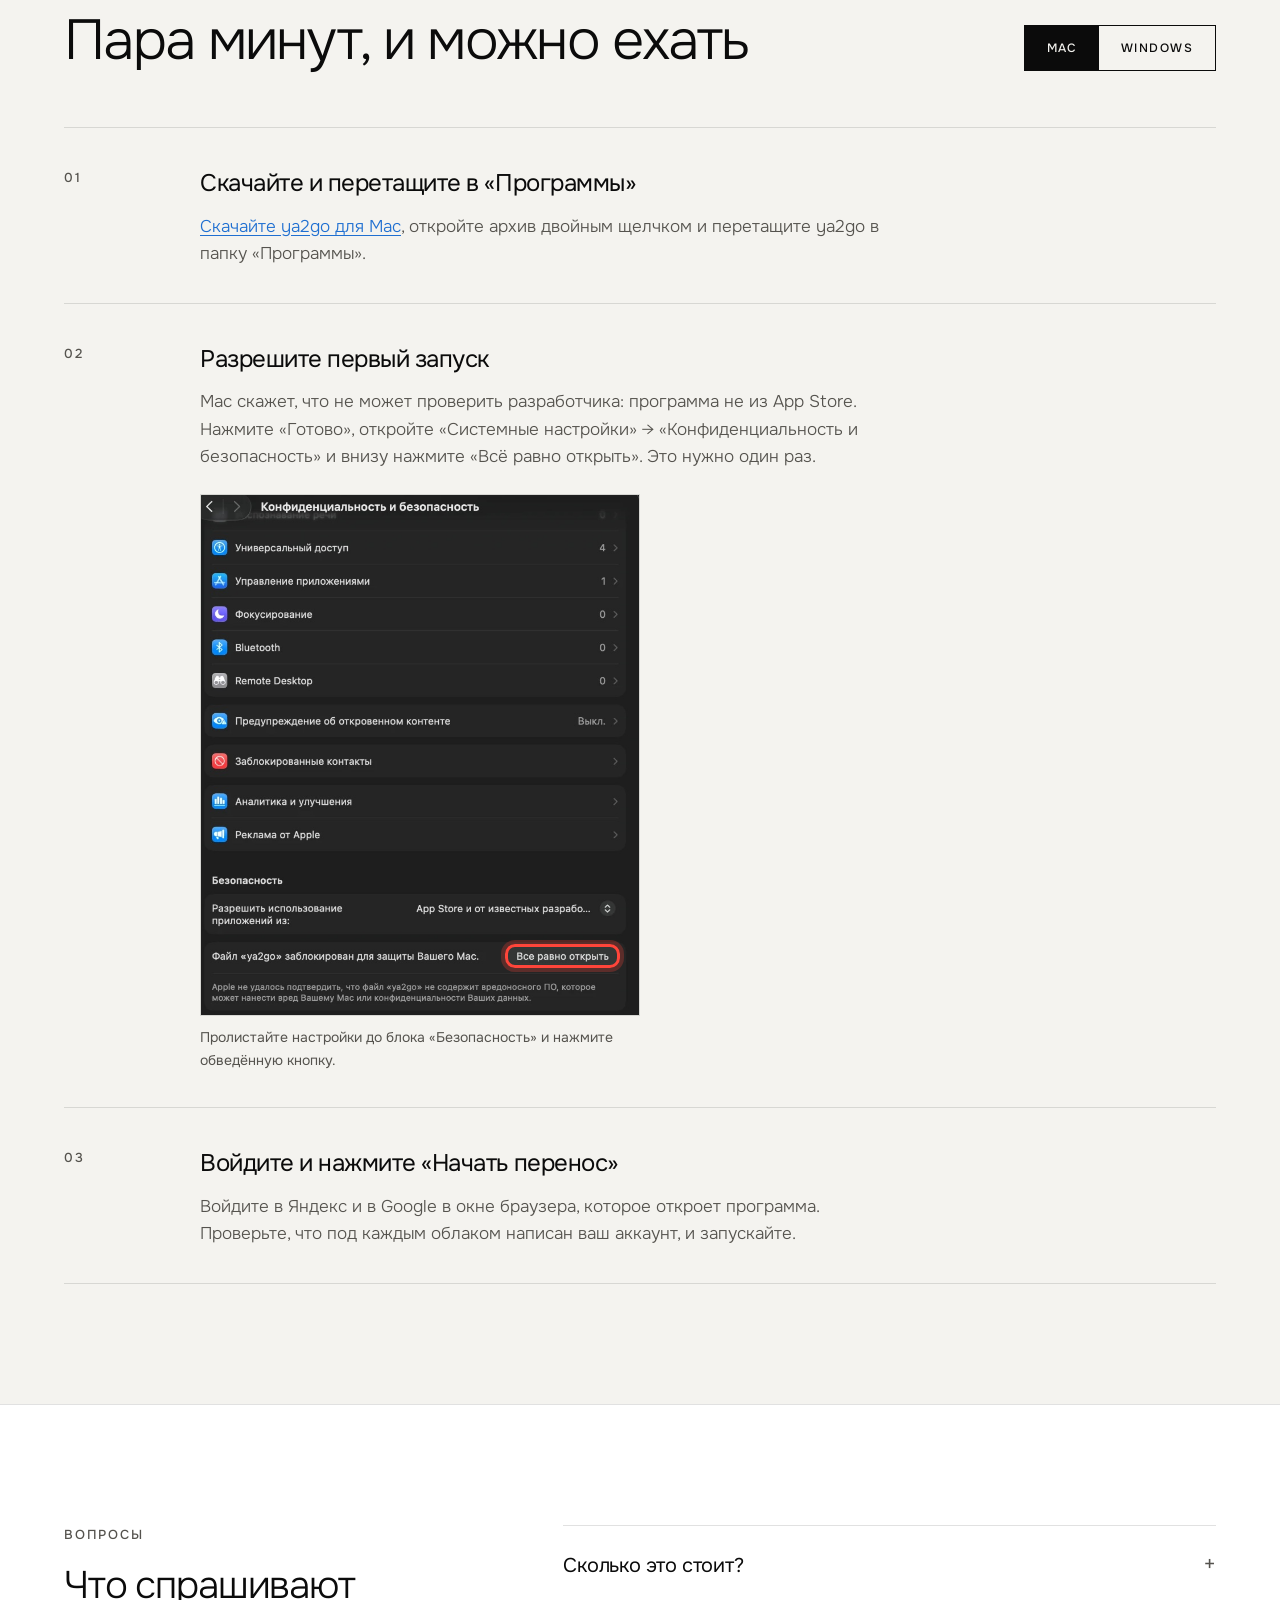
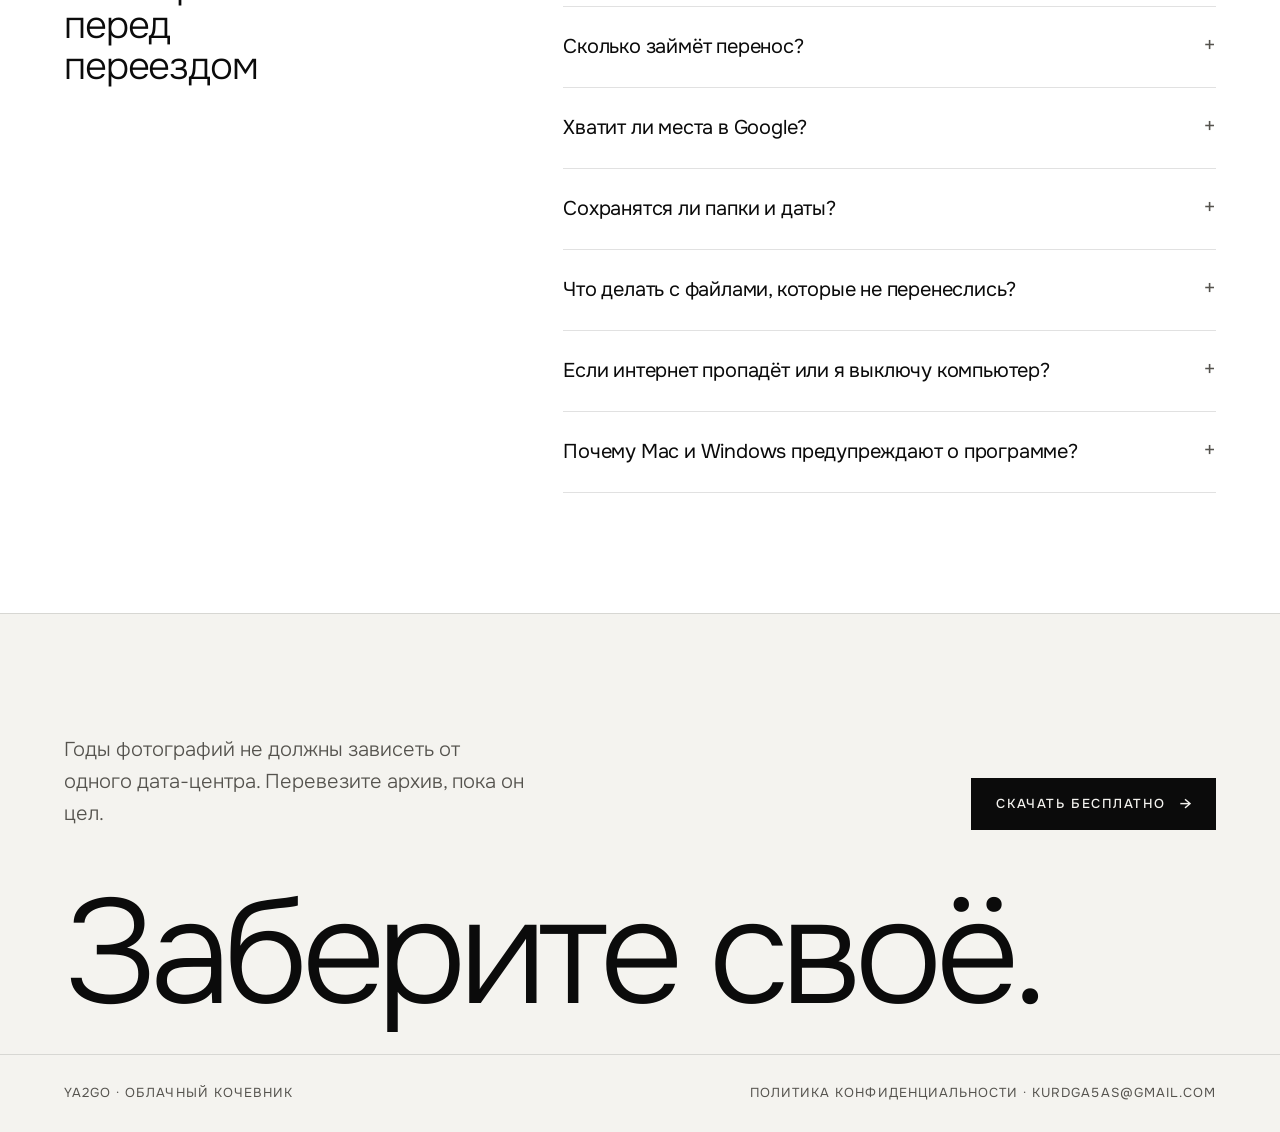
==== commit 53d6434f: "Лендинг v2 в духе planhat: облака, тонкий Onest, сетка, схема пути файла Co-Authored-By: Claude Opus" ====
--- a/index.html
+++ b/index.html
@@ -11,76 +11,133 @@
     <meta property="og:url" content="https://ya2go.tech/">
     <link rel="canonical" href="https://ya2go.tech/">
     <link rel="icon" href="logo.png">
+    <link rel="preconnect" href="https://fonts.googleapis.com">
+    <link rel="preconnect" href="https://fonts.gstatic.com" crossorigin>
+    <link rel="stylesheet" href="https://fonts.googleapis.com/css2?family=Onest:wght@300;400;500&display=swap">
     <link rel="stylesheet" href="landing.css">
 </head>
 <body>
 
-<header class="top">
+<header class="hero" id="top">
     <div class="wrap">
-        <a class="brand" href="./"><img src="logo.png" alt="">ya2go</a>
-        <nav aria-label="Разделы">
-            <a href="#why">Почему не архивом</a>
-            <a href="#install">Как установить</a>
-            <a href="#faq">Вопросы</a>
+        <nav class="nav" aria-label="Разделы">
+            <a class="brand" href="./"><img src="logo.png" alt="">ya2go</a>
+            <div class="links">
+                <a href="#why">Почему не архивом</a>
+                <a href="#install">Установка</a>
+                <a href="#faq">Вопросы</a>
+            </div>
+            <a class="btn solid-light sm" data-download data-download-top href="#install">Скачать <span class="arr" aria-hidden="true">→</span></a>
         </nav>
-        <a class="btn small" href="#get" data-download>Скачать</a>
-    </div>
-</header>
-
-<main>
-    <div class="hero" id="get">
-        <div class="wrap">
-            <h1>Заберите фото с Яндекс.Диска, пока они там есть</h1>
-            <p class="lead">ya2go перевозит всё в Google Drive по одному файлу. Если Яндекс не отдаёт какой-то файл, перенос не обрывается: вы увидите такие файлы списком в конце.</p>
+    </div>
+
+    <div class="hero-body">
+        <div class="wrap">
+            <p class="label">Облачный кочевник</p>
+            <h1>Заберите фото с&nbsp;Яндекс.Диска, пока они там есть</h1>
+            <p class="sub">ya2go перевозит всё в Google Drive по одному файлу. Если Яндекс не отдаёт какой-то файл, перенос не обрывается: вы увидите такие файлы списком в конце.</p>
             <div class="get">
-                <a class="btn big" data-download href="https://ya2go.tech/download/ya2go-mac.zip">
-                    <svg viewBox="0 0 20 20" fill="none" stroke="currentColor" stroke-width="2" stroke-linecap="round" stroke-linejoin="round" aria-hidden="true"><path d="M10 3v10M5.5 8.5 10 13l4.5-4.5M4 16.5h12"/></svg>
-                    <span data-download-label>Скачать бесплатно</span>
-                </a>
-                <a class="alt" data-download-alt href="#install">Есть версия для Mac и для Windows</a>
-                <p class="note">macOS 13 и новее · Windows 10 и 11 · бесплатно</p>
+                <div class="cta">
+                    <a class="btn solid-light" data-download href="https://ya2go.tech/download/ya2go-mac.zip"><span data-download-label>Скачать бесплатно</span> <span class="arr" aria-hidden="true">→</span></a>
+                    <a class="btn line-light" href="#route">Как это работает <span class="arr" aria-hidden="true">↓</span></a>
+                </div>
+                <p class="alt-os"><a data-download-alt href="#install">Есть версия для Mac и для Windows</a></p>
             </div>
             <div class="mobile-note" data-mobile-note>
                 <p>ya2go работает на компьютере. Откройте эту страницу на Mac или Windows, там будет кнопка скачивания.</p>
-                <button class="btn small" type="button" data-copy-link>Скопировать ссылку</button>
-            </div>
-        </div>
-        <div class="stage" role="img" aria-label="Окно ya2go на фоне неба: идёт перенос, 65 процентов">
-            <div class="window">
-                <div class="bar"><i></i><i></i><i></i><span>ya2go</span></div>
-                <picture>
-                    <source srcset="img/app-progress-dark.jpg" media="(prefers-color-scheme: dark)">
-                    <img src="img/app-progress-light.jpg" width="480" height="700" alt="">
-                </picture>
-            </div>
-        </div>
-    </div>
-
-    <section class="why" id="why">
-        <div class="wrap">
-            <div>
-                <h2>Один повреждённый файл обрывает весь архив</h2>
-                <p class="muted">Когда вы скачиваете с Яндекс.Диска папку, он собирает архив на лету. Если по дороге попадается файл, который Яндекс не может отдать, соединение рвётся, и на руках остаётся битый архив. Скачать сотни гигабайт так почти невозможно.</p>
-                <p class="muted">ya2go берёт файлы по одному. Файл, который не отдаётся, откладывается в сторону, остальные переезжают дальше. В конце программа сверяет каждый файл с оригиналом и показывает, что не удалось.</p>
-                <ul class="versus">
-                    <li><b>Архивом</b><span class="bad">Один битый файл, и закачка оборвалась</span></li>
-                    <li><b>ya2go</b><span class="good">Битый файл в списке, всё остальное в Google Drive</span></li>
-                </ul>
-            </div>
-            <div class="window" role="img" aria-label="Итог переноса в ya2go: готово, 3 файла не удалось перенести">
-                <div class="bar"><i></i><i></i><i></i><span>ya2go</span></div>
-                <picture>
-                    <source srcset="img/app-done-dark.jpg" media="(prefers-color-scheme: dark)">
-                    <img src="img/app-done-light.jpg" width="480" height="700" alt="" loading="lazy">
-                </picture>
-            </div>
+                <button class="btn solid-light sm" type="button" data-copy-link>Скопировать ссылку</button>
+            </div>
+        </div>
+    </div>
+
+    <div class="hero-foot">
+        <div class="wrap">
+            <span class="label">macOS 13+ · Windows 10 и 11 · бесплатно</span>
+            <span class="label">Файлы не проходят через нас</span>
+        </div>
+    </div>
+</header>
+
+<main>
+    <section class="why grid-bg" id="why">
+        <div class="wrap">
+            <div class="why-head">
+                <div>
+                    <p class="label">Почему не архивом</p>
+                    <h2>Один повреждённый файл обрывает весь архив</h2>
+                </div>
+                <div>
+                    <p>Когда вы скачиваете с Яндекс.Диска папку, он собирает архив на лету. Если по дороге попадается файл, который Яндекс не может отдать, соединение рвётся, и на руках остаётся битый архив.</p>
+                    <p>ya2go берёт файлы по одному. Такой файл откладывается в сторону, остальные переезжают дальше, а в конце каждый файл сверяется с оригиналом.</p>
+                </div>
+            </div>
+
+            <div class="versus">
+                <div class="bad">
+                    <p class="label">Архивом</p>
+                    <p>Один битый файл, и закачка оборвалась</p>
+                </div>
+                <div>
+                    <p class="label">ya2go</p>
+                    <p>Битый файл в списке, всё остальное в Google Drive</p>
+                </div>
+            </div>
+
+            <div class="windows" aria-label="Окна программы ya2go: идёт перенос и итог со списком повреждённых файлов" role="img">
+                <div class="window">
+                    <div class="bar"><i></i><i></i><i></i><span>ya2go</span></div>
+                    <picture>
+                        <source srcset="img/app-progress-dark.jpg" media="(prefers-color-scheme: dark)">
+                        <img src="img/app-progress-light.jpg" width="480" height="700" alt="" loading="lazy">
+                    </picture>
+                </div>
+                <div class="window">
+                    <div class="bar"><i></i><i></i><i></i><span>ya2go</span></div>
+                    <picture>
+                        <source srcset="img/app-done-dark.jpg" media="(prefers-color-scheme: dark)">
+                        <img src="img/app-done-light.jpg" width="480" height="700" alt="" loading="lazy">
+                    </picture>
+                </div>
+            </div>
+        </div>
+    </section>
+
+    <section class="route" id="route">
+        <div class="wrap">
+            <p class="label">Как это работает</p>
+            <h2>Ваши файлы не проходят через нас</h2>
+            <p class="lead">Серверов у ya2go нет. Программа работает на вашем компьютере и передаёт файлы напрямую из Яндекса в Google.</p>
+            <ol class="path">
+                <li>
+                    <span class="dot" aria-hidden="true"></span>
+                    <p class="label">Откуда</p>
+                    <h3>Яндекс.Диск</h3>
+                    <p>Только чтение. Удалить или изменить ваши файлы программа не может.</p>
+                </li>
+                <li class="me">
+                    <span class="dot" aria-hidden="true"></span>
+                    <p class="label">Через</p>
+                    <h3>Ваш компьютер</h3>
+                    <p>По одному файлу, со сверкой. Мы не видим ни файлов, ни паролей.</p>
+                </li>
+                <li>
+                    <span class="dot" aria-hidden="true"></span>
+                    <p class="label">Куда</p>
+                    <h3>Google Drive</h3>
+                    <p>Только свои файлы. Остальные ваши документы программе недоступны.</p>
+                </li>
+            </ol>
+            <p class="policy">Подробно в <a href="privacy.html">политике конфиденциальности</a>.</p>
         </div>
     </section>
 
     <section class="install" id="install">
         <div class="wrap">
             <div class="install-head">
-                <h2>Установка за пару минут</h2>
+                <div>
+                    <p class="label">Установка</p>
+                    <h2>Пара минут, и можно ехать</h2>
+                </div>
                 <div class="seg" role="group" aria-label="Инструкция для системы">
                     <button type="button" id="tab-mac" aria-controls="steps-mac" aria-pressed="true">Mac</button>
                     <button type="button" id="tab-win" aria-controls="steps-win" aria-pressed="false">Windows</button>
@@ -127,72 +184,59 @@
         </div>
     </section>
 
-    <section class="trust">
-        <div class="wrap">
-            <h2>Ваши файлы не проходят через нас</h2>
-            <p class="lead">ya2go работает на вашем компьютере и передаёт файлы напрямую из Яндекса в Google. Серверов у программы нет: мы не видим ни файлов, ни паролей.</p>
-            <dl>
-                <div>
-                    <dt>Яндекс.Диск: только чтение</dt>
-                    <dd>Программа может читать файлы, но не может их удалить или изменить. На Яндексе всё останется как было.</dd>
-                </div>
-                <div>
-                    <dt>Google Drive: только свои файлы</dt>
-                    <dd>Программа видит только то, что загрузила сама. Остальные ваши документы в Google ей недоступны.</dd>
-                </div>
-            </dl>
-            <p class="lead" style="margin-top:32px;font-size:16px">Подробно в <a href="privacy.html">политике конфиденциальности</a>.</p>
-        </div>
-    </section>
-
     <section class="faq" id="faq">
-        <div class="wrap">
-            <h2>Вопросы</h2>
-            <details>
-                <summary>Сколько это стоит?</summary>
-                <p>Сейчас бесплатно.</p>
-            </details>
-            <details>
-                <summary>Сколько займёт перенос?</summary>
-                <p>Зависит от интернета и объёма. Google принимает до 750 ГБ в сутки, поэтому большой архив переедет за несколько дней: программа сама продолжит на следующий день. Пока идёт перенос, не закрывайте программу и крышку ноутбука. Засыпать компьютер программа не даст.</p>
-            </details>
-            <details>
-                <summary>Хватит ли места в Google?</summary>
-                <p>Бесплатно в Google Drive 15 ГБ. Программа ещё до начала посчитает объём на Яндексе и скажет, хватает ли места. Если нет, место можно докупить в Google One.</p>
-            </details>
-            <details>
-                <summary>Сохранятся ли папки и даты?</summary>
-                <p>Да. Всё ляжет в Google Drive в папку «Из Яндекс.Диска» с теми же папками внутри, у фото сохранится дата. В Google Фото сами они не попадут: это отдельный сервис.</p>
-            </details>
-            <details>
-                <summary>Что делать с файлами, которые не перенеслись?</summary>
-                <p>Чаще всего это временный сбой Яндекса. Нажмите «Повторить» на следующий день: уже перенесённое заново не качается. Список можно сохранить в файл, чтобы проверить эти файлы на Яндексе вручную.</p>
-            </details>
-            <details>
-                <summary>Если интернет пропадёт или я выключу компьютер?</summary>
-                <p>Ничего не потеряется. При следующем запуске перенос продолжится с того же места.</p>
-            </details>
-            <details>
-                <summary>Почему Mac и Windows предупреждают о программе?</summary>
-                <p>Так они встречают любую программу, которая продаётся не через их магазины. Программа не меняет ничего на компьютере и не просит прав администратора. Предупреждение появляется только при первом запуске.</p>
-            </details>
-        </div>
-    </section>
-
-    <section class="final">
-        <div class="wrap">
-            <h2>Перевезите архив, пока он цел</h2>
-            <a class="btn big" data-download href="https://ya2go.tech/download/ya2go-mac.zip">
-                <svg viewBox="0 0 20 20" fill="none" stroke="currentColor" stroke-width="2" stroke-linecap="round" stroke-linejoin="round" aria-hidden="true"><path d="M10 3v10M5.5 8.5 10 13l4.5-4.5M4 16.5h12"/></svg>
-                <span data-download-label>Скачать бесплатно</span>
-            </a>
+        <div class="wrap faq-grid">
+            <div>
+                <p class="label">Вопросы</p>
+                <h2>Что спрашивают перед переездом</h2>
+            </div>
+            <div class="faq-list">
+                <details>
+                    <summary>Сколько это стоит?</summary>
+                    <p>Сейчас бесплатно.</p>
+                </details>
+                <details>
+                    <summary>Сколько займёт перенос?</summary>
+                    <p>Зависит от интернета и объёма. Google принимает до 750 ГБ в сутки, поэтому большой архив переедет за несколько дней: программа сама продолжит на следующий день. Пока идёт перенос, не закрывайте программу и крышку ноутбука. Засыпать компьютер программа не даст.</p>
+                </details>
+                <details>
+                    <summary>Хватит ли места в Google?</summary>
+                    <p>Бесплатно в Google Drive 15 ГБ. Программа ещё до начала посчитает объём на Яндексе и скажет, хватает ли места. Если нет, место можно докупить в Google One.</p>
+                </details>
+                <details>
+                    <summary>Сохранятся ли папки и даты?</summary>
+                    <p>Да. Всё ляжет в Google Drive в папку «Из Яндекс.Диска» с теми же папками внутри, у фото сохранится дата. В Google Фото сами они не попадут: это отдельный сервис.</p>
+                </details>
+                <details>
+                    <summary>Что делать с файлами, которые не перенеслись?</summary>
+                    <p>Чаще всего это временный сбой Яндекса. Нажмите «Повторить» на следующий день: уже перенесённое заново не качается. Список можно сохранить в файл, чтобы проверить эти файлы на Яндексе вручную.</p>
+                </details>
+                <details>
+                    <summary>Если интернет пропадёт или я выключу компьютер?</summary>
+                    <p>Ничего не потеряется. При следующем запуске перенос продолжится с того же места.</p>
+                </details>
+                <details>
+                    <summary>Почему Mac и Windows предупреждают о программе?</summary>
+                    <p>Так они встречают любую программу, которая продаётся не через их магазины. Программа не меняет ничего на компьютере и не просит прав администратора. Предупреждение появляется только при первом запуске.</p>
+                </details>
+            </div>
+        </div>
+    </section>
+
+    <section class="finale">
+        <div class="wrap">
+            <div class="finale-row">
+                <p>Годы фотографий не должны зависеть от одного дата-центра. Перевезите архив, пока он цел.</p>
+                <a class="btn solid-ink" data-download href="https://ya2go.tech/download/ya2go-mac.zip"><span data-download-label>Скачать бесплатно</span> <span class="arr" aria-hidden="true">→</span></a>
+            </div>
+            <p class="giant" aria-hidden="true">Заберите своё.</p>
         </div>
     </section>
 </main>
 
 <footer>
     <div class="wrap">
-        <span>ya2go — облачный кочевник</span>
+        <span>ya2go · облачный кочевник</span>
         <span><a href="privacy.html">Политика конфиденциальности</a> · <a href="mailto:kurdga5as@gmail.com">kurdga5as@gmail.com</a></span>
     </div>
 </footer>
@@ -216,29 +260,24 @@
         b.addEventListener('click', function () { show(b.id === 'tab-win' ? 'win' : 'mac'); });
     });
 
+    var labels = document.querySelectorAll('[data-download-label]');
     if (mobile) {
-        document.querySelectorAll('.get').forEach(function (el) { el.hidden = true; });
+        document.querySelector('.get').hidden = true;
         document.querySelector('[data-mobile-note]').style.display = 'block';
         var copy = document.querySelector('[data-copy-link]');
         copy.addEventListener('click', function () {
-            var done = function () { copy.textContent = 'Ссылка скопирована'; };
-            if (navigator.clipboard) navigator.clipboard.writeText(location.origin + location.pathname).then(done, function () {});
+            if (navigator.clipboard) navigator.clipboard.writeText(location.origin + location.pathname).then(function () { copy.textContent = 'Ссылка скопирована'; }, function () {});
         });
-        document.querySelectorAll('.top [data-download]').forEach(function (el) { el.href = '#install'; el.textContent = 'Как установить'; });
-        // С телефона скачивать нечего: нижняя кнопка ведёт к установке.
-        document.querySelectorAll('.final [data-download]').forEach(function (el) { el.href = '#install'; });
-        document.querySelectorAll('.final [data-download-label]').forEach(function (el) { el.textContent = 'Как установить'; });
+        // С телефона скачивать нечего: кнопки ведут к установке.
+        document.querySelectorAll('[data-download]').forEach(function (el) { el.href = '#install'; });
+        document.querySelector('[data-download-top]').firstChild.textContent = 'Установка ';
+        labels.forEach(function (el) { el.textContent = 'Как установить'; });
         return;
     }
     if (!os) return;
     var file = os === 'win' ? 'ya2go-windows.exe' : 'ya2go-mac.zip';
-    var label = os === 'win' ? 'Скачать для Windows' : 'Скачать для Mac';
-    document.querySelectorAll('[data-download]').forEach(function (el) {
-        if (el.classList.contains('small')) return;
-        el.href = base + file;
-    });
-    document.querySelector('.top [data-download]').href = base + file;
-    document.querySelectorAll('[data-download-label]').forEach(function (el) { el.textContent = label; });
+    document.querySelectorAll('[data-download]').forEach(function (el) { el.href = base + file; });
+    labels.forEach(function (el) { el.textContent = os === 'win' ? 'Скачать для Windows' : 'Скачать для Mac'; });
     var alt = document.querySelector('[data-download-alt]');
     alt.textContent = os === 'win' ? 'Нужна версия для Mac?' : 'Нужна версия для Windows?';
     alt.href = base + (os === 'win' ? 'ya2go-mac.zip' : 'ya2go-windows.exe');
--- a/landing.css
+++ b/landing.css
@@ -1,33 +1,32 @@
+/* ya2go.tech — лендинг v2 в духе planhat.com (см. docs/DESIGN.md, «Лендинг v2»).
+   Тонкий гротеск Onest, прямоугольные кнопки заглавными, бумага с сеткой линий,
+   один чёрный раздел, гигантская фраза внизу. */
+
 :root {
-    --bg: #f5f5f4;
-    --surface: #ffffff;
-    --text: #1c1c1a;
-    --text-2: #5f5e5a;
-    --border: rgba(0, 0, 0, 0.1);
+    --ink: #0b0b0b;
+    --paper: #f4f3ef;
+    --white: #ffffff;
+    --text: #0b0b0b;
+    --text-2: #55534e;
+    --line: rgba(11, 11, 11, 0.12);
     --accent: #1f6fd1;
-    --accent-hover: #185fa5;
-    --on-accent: #ffffff;
-    --sky: #cfe3ee;
-    --focus: 0 0 0 3px rgba(31, 111, 209, 0.35);
+    --focus: 0 0 0 3px rgba(31, 111, 209, 0.45);
     color-scheme: light dark;
 }
 
 @media (prefers-color-scheme: dark) {
     :root {
-        --bg: #1b1b1a;
-        --surface: #252524;
+        --paper: #121212;
+        --white: #1a1a1a;
         --text: #f1efe8;
-        --text-2: #b4b2a9;
-        --border: rgba(255, 255, 255, 0.12);
-        --accent: #5b9be6;
-        --accent-hover: #85b7eb;
-        --on-accent: #0b1a2c;
-        --sky: #233746;
-        --focus: 0 0 0 3px rgba(91, 155, 230, 0.45);
+        --text-2: #a9a69e;
+        --line: rgba(255, 255, 255, 0.12);
+        --accent: #6ea8ef;
     }
 }
 
 * {
+    margin: 0;
     box-sizing: border-box;
 }
 
@@ -42,232 +41,359 @@
 }
 
 body {
-    margin: 0;
-    background: var(--bg);
+    background: var(--paper);
     color: var(--text);
-    font: 17px/1.6 -apple-system, BlinkMacSystemFont, "SF Pro Text", "Segoe UI", system-ui, sans-serif;
+    font: 400 17px/1.6 Onest, -apple-system, "Segoe UI", system-ui, sans-serif;
     -webkit-font-smoothing: antialiased;
 }
 
 a {
-    color: var(--accent);
-    text-underline-offset: 2px;
+    color: inherit;
+}
+
+img {
+    display: block;
+    max-width: 100%;
+    height: auto;
 }
 
 .wrap {
-    max-width: 1080px;
+    width: 100%;
+    max-width: 1280px;
     margin: 0 auto;
-    padding: 0 24px;
-}
-
-/* ---------- шапка ---------- */
-
-.top {
-    position: sticky;
-    top: 0;
-    z-index: 10;
-    background: color-mix(in srgb, var(--bg) 88%, transparent);
-    backdrop-filter: saturate(1.4) blur(12px);
-    -webkit-backdrop-filter: saturate(1.4) blur(12px);
-    border-bottom: 1px solid var(--border);
-}
-
-.top .wrap {
-    display: flex;
-    align-items: center;
-    gap: 28px;
-    height: 64px;
-}
-
-.brand {
-    display: flex;
-    align-items: center;
-    gap: 10px;
-    color: var(--text);
-    text-decoration: none;
-    font-weight: 600;
+    padding: 0 64px;
+}
+
+/* Подпись заглавными с разрядкой — главный «голос» planhat */
+.label {
+    font-size: 13px;
+    font-weight: 500;
+    letter-spacing: 0.14em;
+    text-transform: uppercase;
+    color: var(--text-2);
+}
+
+h1,
+h2 {
+    font-weight: 300;
+    letter-spacing: -0.03em;
+    text-wrap: balance;
+}
+
+h2 {
+    font-size: clamp(34px, 4.4vw, 60px);
+    line-height: 1.06;
+}
+
+h3 {
+    font-weight: 500;
     font-size: 19px;
-}
-
-.brand img {
-    width: 32px;
-    height: 32px;
-    border-radius: 8px;
-}
-
-.top nav {
-    display: flex;
-    gap: 24px;
-    margin-left: auto;
-}
-
-.top nav a {
-    color: var(--text-2);
-    text-decoration: none;
-    font-size: 15px;
-}
-
-.top nav a:hover {
-    color: var(--text);
-}
-
-/* ---------- кнопки ---------- */
+    letter-spacing: -0.01em;
+}
+
+/* ---------- кнопки: прямоугольные, заглавными ---------- */
 
 .btn {
     display: inline-flex;
     align-items: center;
-    justify-content: center;
-    gap: 10px;
-    min-height: 44px;
-    padding: 0 20px;
-    border-radius: 10px;
-    background: var(--accent);
-    color: var(--on-accent);
-    font-weight: 600;
+    gap: 14px;
+    height: 52px;
+    padding: 0 24px;
+    border: 1px solid currentColor;
+    font: 500 13px/1 Onest, system-ui, sans-serif;
+    letter-spacing: 0.12em;
+    text-transform: uppercase;
+    text-decoration: none;
+    cursor: pointer;
+    transition: background 0.2s, color 0.2s;
+}
+
+.btn .arr {
     font-size: 16px;
-    text-decoration: none;
-    transition: background 0.15s, transform 0.1s;
-}
-
-.btn:hover {
-    background: var(--accent-hover);
-}
-
-.btn:active {
-    transform: scale(0.98);
+    letter-spacing: 0;
+    transition: transform 0.2s;
+}
+
+.btn:hover .arr {
+    transform: translateX(3px);
+}
+
+.btn.solid-light {
+    background: #fff;
+    border-color: #fff;
+    color: #0b0b0b;
+}
+
+.btn.solid-light:hover {
+    background: transparent;
+    color: #fff;
+}
+
+.btn.line-light {
+    color: #fff;
+}
+
+.btn.line-light:hover {
+    background: #fff;
+    color: #0b0b0b;
+}
+
+.btn.solid-ink {
+    background: var(--text);
+    border-color: var(--text);
+    color: var(--paper);
+}
+
+.btn.solid-ink:hover {
+    background: transparent;
+    color: var(--text);
+}
+
+.btn.sm {
+    height: 42px;
+    padding: 0 18px;
+    font-size: 12px;
 }
 
 .btn:focus-visible,
 .seg button:focus-visible,
-summary:focus-visible {
+summary:focus-visible,
+.nav a:focus-visible {
     outline: none;
     box-shadow: var(--focus);
 }
 
-.btn.big {
-    min-height: 56px;
-    padding: 0 28px;
-    font-size: 18px;
-    border-radius: 12px;
-}
-
-.btn.small {
-    min-height: 36px;
-    padding: 0 14px;
-    font-size: 15px;
-}
-
-.btn svg {
-    width: 20px;
-    height: 20px;
-}
-
-/* ---------- первый экран ---------- */
+/* ---------- первый экран: над облаками ---------- */
 
 .hero {
     position: relative;
-    padding: 56px 0 0;
-    text-align: center;
-    /* Небо за всем первым экраном: сверху чистое под текст, облака снизу вокруг окна */
-    background: var(--sky) url("https://images.pexels.com/photos/38475859/pexels-photo-38475859.jpeg?auto=compress&cs=tinysrgb&w=2400") center bottom / cover no-repeat;
-}
-
-@media (prefers-color-scheme: dark) {
-    .hero::before {
-        /* в тёмной теме небо приглушаем, иначе светлый текст на нём не читается */
-        content: "";
-        position: absolute;
-        inset: 0;
-        background: rgba(16, 24, 32, 0.62);
-    }
-
-    .hero > * {
-        position: relative;
-    }
+    min-height: 100vh;
+    min-height: 100svh;
+    display: flex;
+    flex-direction: column;
+    color: #fff;
+    background: #10161c url("https://images.pexels.com/photos/9663275/pexels-photo-9663275.jpeg?auto=compress&cs=tinysrgb&w=2400") center / cover no-repeat;
+}
+
+.hero::before {
+    /* слева темнее под текст, сверху темнее под меню: облака справа сверху светлые */
+    content: "";
+    position: absolute;
+    inset: 0;
+    background:
+        linear-gradient(180deg, rgba(8, 10, 12, 0.55) 0%, rgba(8, 10, 12, 0) 22%),
+        linear-gradient(90deg, rgba(8, 10, 12, 0.74) 0%, rgba(8, 10, 12, 0.38) 55%, rgba(8, 10, 12, 0.18) 100%);
+}
+
+.hero > * {
+    position: relative;
+}
+
+.nav {
+    display: flex;
+    align-items: center;
+    gap: 40px;
+    height: 88px;
+}
+
+.brand {
+    display: flex;
+    align-items: center;
+    gap: 10px;
+    font-size: 22px;
+    letter-spacing: -0.01em;
+    text-decoration: none;
+}
+
+.brand img {
+    width: 28px;
+    height: 28px;
+    border-radius: 7px;
+}
+
+.nav .links {
+    display: flex;
+    gap: 36px;
+    margin-left: auto;
+    font-size: 15px;
+    font-weight: 300;
+}
+
+.nav .links a {
+    text-decoration: none;
+    color: rgba(255, 255, 255, 0.88);
+}
+
+.nav .links a:hover {
+    color: #fff;
+}
+
+.hero-body {
+    flex: 1;
+    display: flex;
+    align-items: center;
+    padding: 24px 0 56px;
+}
+
+.hero .label {
+    color: rgba(255, 255, 255, 0.72);
+    margin-bottom: 28px;
 }
 
 .hero h1 {
-    max-width: 900px;
-    margin: 0 auto;
-    font-size: clamp(34px, 5vw, 56px);
-    line-height: 1.08;
-    letter-spacing: -0.02em;
-    font-weight: 700;
-    text-wrap: balance;
-}
-
-.hero .lead {
-    max-width: 620px;
-    margin: 18px auto 28px;
+    font-size: clamp(42px, 5.4vw, 80px);
+    line-height: 1.03;
+    max-width: 15ch;
+}
+
+.hero .sub {
+    margin: 28px 0 44px;
+    max-width: 46ch;
     font-size: 19px;
-    color: var(--text);
-    opacity: 0.78;
-    text-wrap: pretty;
-}
-
-.get {
-    display: flex;
-    flex-direction: column;
-    align-items: center;
-    gap: 12px;
-}
-
-.get .alt {
-    font-size: 15px;
-    color: var(--text);
-}
-
-.get .note {
-    margin: 0;
+    font-weight: 300;
+    color: rgba(255, 255, 255, 0.9);
+}
+
+.cta {
+    display: flex;
+    flex-wrap: wrap;
+    gap: 16px;
+}
+
+.alt-os {
+    margin-top: 18px;
     font-size: 14px;
-    color: var(--text);
-    opacity: 0.7;
-}
-
-.mobile-note p {
-    margin: 0 0 12px;
+    font-weight: 300;
+    color: rgba(255, 255, 255, 0.75);
 }
 
 .mobile-note {
     display: none;
-    max-width: 420px;
-    margin: 0 auto;
-    padding: 14px 16px;
-    border: 1px solid var(--border);
-    border-radius: 12px;
-    background: var(--surface);
-    font-size: 15px;
-    color: var(--text-2);
-}
-
-/* Небо с окном программы */
-.stage {
+    max-width: 30rem;
+    padding: 18px 20px;
+    border: 1px solid rgba(255, 255, 255, 0.35);
+    font-weight: 300;
+}
+
+.mobile-note p {
+    margin-bottom: 14px;
+}
+
+.hero-foot {
+    border-top: 1px solid rgba(255, 255, 255, 0.22);
+}
+
+.hero-foot .wrap {
+    display: flex;
+    justify-content: space-between;
+    gap: 16px;
+    height: 64px;
+    align-items: center;
+}
+
+.hero-foot .label {
+    margin: 0;
+    color: rgba(255, 255, 255, 0.72);
+}
+
+/* ---------- бумага с сеткой ---------- */
+
+.grid-bg {
+    /* тонкие вертикальные линии колонок, как у planhat */
+    background-image: repeating-linear-gradient(90deg, var(--line) 0 1px, transparent 1px calc(100% / 6));
+    background-size: min(1280px, 100%) 100%;
+    background-position: center;
+    background-repeat: repeat-y;
+}
+
+section {
+    border-top: 1px solid var(--line);
+}
+
+.why {
+    padding: 120px 0 0;
+    overflow: hidden;
+}
+
+.why-head {
+    display: grid;
+    grid-template-columns: minmax(0, 1.15fr) minmax(0, 0.85fr);
+    gap: 64px;
+    align-items: end;
+}
+
+.why-head .label {
+    margin-bottom: 24px;
+}
+
+.why-head p {
+    color: var(--text-2);
+    font-weight: 300;
+    font-size: 18px;
+}
+
+.why-head p + p {
+    margin-top: 14px;
+}
+
+.versus {
+    display: grid;
+    grid-template-columns: 1fr 1fr;
+    margin-top: 72px;
+    border-block: 1px solid var(--line);
+    background: var(--paper);
+}
+
+.versus > div {
+    padding: 28px 32px 32px 0;
+}
+
+.versus > div + div {
+    padding-left: 32px;
+    border-left: 1px solid var(--line);
+}
+
+.versus .label {
+    margin-bottom: 12px;
+}
+
+.versus p {
+    font-size: clamp(20px, 2vw, 26px);
+    font-weight: 300;
+    letter-spacing: -0.015em;
+    line-height: 1.25;
+}
+
+.versus .bad p {
+    color: var(--text-2);
+    text-decoration: line-through;
+    text-decoration-thickness: 1px;
+    text-decoration-color: rgba(163, 45, 45, 0.6);
+}
+
+/* окна программы на бумаге */
+.windows {
     position: relative;
-    margin-top: 40px;
-    height: clamp(420px, 52vw, 600px);
+    display: flex;
+    justify-content: center;
+    gap: 40px;
+    padding: 80px 0 0;
+    height: 620px;
+}
+
+.window {
+    width: 380px;
+    flex-shrink: 0;
+    align-self: flex-start;
+    background: var(--white);
+    border: 1px solid var(--line);
+    box-shadow: 0 40px 80px rgba(11, 11, 11, 0.12);
     overflow: hidden;
-}
-
-.stage::after {
-    /* у края страницы небо тает в фон, чтобы следующий раздел не начинался со шва */
-    content: "";
-    position: absolute;
-    inset: auto 0 0 0;
-    height: 120px;
-    background: linear-gradient(to bottom, transparent, var(--bg));
-}
-
-.window {
-    position: absolute;
-    left: 50%;
-    top: 48px;
-    transform: translateX(-50%);
-    width: min(420px, 82vw);
-    border-radius: 12px;
-    overflow: hidden;
-    background: var(--bg);
-    box-shadow: 0 30px 70px rgba(10, 40, 70, 0.28), 0 0 0 1px rgba(0, 0, 0, 0.08);
-    z-index: 1;
+    border-radius: 10px 10px 0 0;
+}
+
+.window + .window {
+    margin-top: 72px;
 }
 
 .window .bar {
@@ -276,8 +402,7 @@
     gap: 7px;
     height: 30px;
     padding: 0 12px;
-    background: color-mix(in srgb, var(--surface) 70%, var(--bg));
-    border-bottom: 1px solid var(--border);
+    border-bottom: 1px solid var(--line);
     font-size: 12px;
     color: var(--text-2);
 }
@@ -302,189 +427,193 @@
     padding-right: 40px;
 }
 
-.window img {
+/* ---------- чёрный раздел: путь файла ---------- */
+
+.route {
+    background: #0b0b0b;
+    color: #fff;
+    text-align: center;
+    padding: 140px 0;
+    border-top: 0;
+}
+
+.route .label {
+    color: rgba(255, 255, 255, 0.6);
+    margin-bottom: 24px;
+}
+
+.route h2 {
+    max-width: 18ch;
+    margin: 0 auto;
+}
+
+.route .lead {
+    max-width: 44ch;
+    margin: 24px auto 0;
+    font-weight: 300;
+    font-size: 18px;
+    color: rgba(255, 255, 255, 0.75);
+}
+
+.path {
+    position: relative;
+    display: grid;
+    grid-template-columns: repeat(3, 1fr);
+    max-width: 960px;
+    margin: 88px auto 0;
+    list-style: none;
+    padding: 0;
+}
+
+.path::before {
+    /* линия, по которой идёт файл */
+    content: "";
+    position: absolute;
+    top: 7px;
+    left: calc(100% / 6);
+    right: calc(100% / 6);
+    height: 1px;
+    background: rgba(255, 255, 255, 0.35);
+}
+
+.path li {
+    position: relative;
+    padding: 0 12px;
+}
+
+.path .dot {
     display: block;
-    width: 100%;
-    height: auto;
-}
-
-/* ---------- разделы ---------- */
-
-section {
-    padding: 96px 0;
-}
-
-h2 {
-    margin: 0 0 16px;
-    font-size: clamp(28px, 3.6vw, 40px);
-    line-height: 1.15;
-    letter-spacing: -0.015em;
-    font-weight: 700;
-    text-wrap: balance;
-}
-
-p {
-    margin: 0 0 14px;
-}
-
-.muted {
-    color: var(--text-2);
-}
-
-/* Почему не архивом: текст и окно итога рядом */
-.why .wrap {
-    display: grid;
-    grid-template-columns: minmax(0, 1.1fr) minmax(0, 0.9fr);
-    gap: 64px;
-    align-items: center;
-}
-
-.why .window {
-    position: static;
-    transform: none;
-    width: 100%;
-    max-width: 400px;
-    justify-self: center;
-    box-shadow: 0 20px 50px rgba(0, 0, 0, 0.16), 0 0 0 1px var(--border);
-}
-
-.versus {
-    margin: 28px 0 0;
+    width: 15px;
+    height: 15px;
+    margin: 0 auto 28px;
+    border-radius: 50%;
+    border: 1px solid #fff;
+    background: #0b0b0b;
+}
+
+.path li.me .dot {
+    background: #fff;
+    box-shadow: 0 0 0 6px rgba(255, 255, 255, 0.12);
+}
+
+.path .label {
+    color: rgba(255, 255, 255, 0.55);
+    margin-bottom: 8px;
+}
+
+.path h3 {
+    font-weight: 400;
+    margin-bottom: 8px;
+}
+
+.path p {
+    font-size: 15px;
+    font-weight: 300;
+    color: rgba(255, 255, 255, 0.7);
+    max-width: 24ch;
+    margin: 0 auto;
+}
+
+.route .policy {
+    margin-top: 72px;
+    font-size: 14px;
+    color: rgba(255, 255, 255, 0.6);
+}
+
+/* ---------- установка ---------- */
+
+.install {
+    padding: 120px 0;
+}
+
+.install-head {
+    display: flex;
+    flex-wrap: wrap;
+    align-items: end;
+    justify-content: space-between;
+    gap: 24px 40px;
+    margin-bottom: 56px;
+}
+
+.install-head .label {
+    margin-bottom: 20px;
+}
+
+.seg {
+    display: inline-flex;
+    border: 1px solid var(--text);
+}
+
+.seg button {
+    font: 500 12px/1 Onest, system-ui, sans-serif;
+    letter-spacing: 0.12em;
+    text-transform: uppercase;
+    height: 44px;
+    padding: 0 22px;
+    border: 0;
+    background: transparent;
+    color: var(--text);
+    cursor: pointer;
+}
+
+.seg button[aria-pressed="true"] {
+    background: var(--text);
+    color: var(--paper);
+}
+
+.steps {
+    list-style: none;
     padding: 0;
-    list-style: none;
-    border-top: 1px solid var(--border);
-}
-
-.versus li {
+    counter-reset: step;
+    border-top: 1px solid var(--line);
+}
+
+.steps li {
+    counter-increment: step;
     display: grid;
     grid-template-columns: 120px minmax(0, 1fr);
     gap: 16px;
-    padding: 14px 0;
-    border-bottom: 1px solid var(--border);
-    font-size: 16px;
-}
-
-.versus b {
-    font-weight: 600;
-}
-
-.versus .bad {
-    color: #a32d2d;
-}
-
-.versus .good {
-    color: #2f7d32;
-}
-
-@media (prefers-color-scheme: dark) {
-    .versus .bad {
-        color: #f09595;
-    }
-
-    .versus .good {
-        color: #8bc48e;
-    }
-}
-
-/* Установка */
-.install {
-    background: var(--surface);
-    border-block: 1px solid var(--border);
-}
-
-.install-head {
-    display: flex;
-    flex-wrap: wrap;
-    align-items: end;
-    justify-content: space-between;
-    gap: 16px 32px;
-    margin-bottom: 40px;
-}
-
-.install-head h2 {
-    margin: 0;
-}
-
-.seg {
-    display: inline-flex;
-    padding: 4px;
-    border-radius: 12px;
-    background: var(--bg);
-    border: 1px solid var(--border);
-}
-
-.seg button {
-    font: inherit;
-    font-size: 15px;
-    min-height: 40px;
-    padding: 0 18px;
-    border: 0;
-    border-radius: 9px;
-    background: none;
-    color: var(--text-2);
-    cursor: pointer;
-}
-
-.seg button[aria-pressed="true"] {
-    background: var(--surface);
-    color: var(--text);
-    font-weight: 600;
-    box-shadow: 0 1px 3px rgba(0, 0, 0, 0.12);
-}
-
-.steps {
-    margin: 0;
-    padding: 0;
-    list-style: none;
-    counter-reset: step;
-    max-width: 760px;
-}
-
-.steps li {
-    counter-increment: step;
-    display: grid;
-    grid-template-columns: 64px minmax(0, 1fr);
-    gap: 8px;
-    padding: 24px 0;
-    border-top: 1px solid var(--border);
+    padding: 36px 0;
+    border-bottom: 1px solid var(--line);
 }
 
 .steps li::before {
-    content: counter(step);
-    font-size: 40px;
-    line-height: 1;
-    font-weight: 700;
+    content: "0" counter(step);
+    font-size: 13px;
+    font-weight: 500;
+    letter-spacing: 0.14em;
+    color: var(--text-2);
+    padding-top: 4px;
+}
+
+.steps h3 {
+    font-weight: 400;
+    font-size: 24px;
+    letter-spacing: -0.02em;
+    margin-bottom: 10px;
+}
+
+.steps p {
+    max-width: 62ch;
+    color: var(--text-2);
+    font-weight: 300;
+}
+
+.steps a {
     color: var(--accent);
-    font-variant-numeric: tabular-nums;
-}
-
-.steps h3 {
-    margin: 4px 0 6px;
-    font-size: 19px;
-}
-
-.steps p {
-    margin: 0;
-    color: var(--text-2);
-}
-
-/* Скриншот с обведённой кнопкой внутри шага установки */
+    text-underline-offset: 3px;
+}
+
+/* скриншот с обведённой кнопкой */
 .shot {
-    margin: 18px 0 0;
+    margin-top: 24px;
     max-width: 440px;
 }
 
 .shot-frame {
     position: relative;
-    border-radius: 12px;
+    border: 1px solid var(--line);
     overflow: hidden;
-    border: 1px solid var(--border);
-}
-
-.shot img {
-    display: block;
-    width: 100%;
-    height: auto;
 }
 
 .shot .ring {
@@ -495,7 +624,7 @@
 }
 
 .shot figcaption {
-    margin-top: 8px;
+    margin-top: 10px;
     font-size: 14px;
     color: var(--text-2);
 }
@@ -504,68 +633,47 @@
     display: none !important;
 }
 
-/* Доверие: единственный цветной раздел */
-.trust {
-    background: #1f6fd1;
-    color: #ffffff;
-}
-
-.trust h2 {
-    max-width: 760px;
-    font-size: clamp(30px, 4.4vw, 48px);
-}
-
-.trust .lead {
-    max-width: 640px;
-    font-size: 19px;
-    color: rgba(255, 255, 255, 0.86);
-}
-
-.trust dl {
+/* ---------- вопросы таблицей ---------- */
+
+.faq {
+    padding: 120px 0;
+    background: var(--white);
+}
+
+.faq-grid {
     display: grid;
-    grid-template-columns: repeat(2, minmax(0, 1fr));
-    gap: 40px;
-    margin: 48px 0 0;
-    padding-top: 32px;
-    border-top: 1px solid rgba(255, 255, 255, 0.28);
-}
-
-.trust dt {
-    font-weight: 600;
-    font-size: 19px;
-    margin-bottom: 6px;
-}
-
-.trust dd {
-    margin: 0;
-    color: rgba(255, 255, 255, 0.86);
-}
-
-.trust a {
-    color: #ffffff;
-}
-
-/* Вопросы */
-.faq details {
-    max-width: 820px;
+    grid-template-columns: minmax(0, 0.8fr) minmax(0, 1.2fr);
+    gap: 64px;
+}
+
+.faq .label {
+    margin-bottom: 20px;
+}
+
+.faq h2 {
+    font-size: clamp(30px, 3vw, 44px);
+    max-width: 12ch;
+}
+
+.faq-list {
+    border-top: 1px solid var(--line);
 }
 
 details {
-    border-top: 1px solid var(--border);
-}
-
-details:last-of-type {
-    border-bottom: 1px solid var(--border);
+    border-bottom: 1px solid var(--line);
 }
 
 summary {
     list-style: none;
     cursor: pointer;
-    padding: 20px 40px 20px 0;
-    position: relative;
-    font-weight: 600;
-    font-size: 18px;
-    border-radius: 6px;
+    display: flex;
+    align-items: baseline;
+    justify-content: space-between;
+    gap: 24px;
+    padding: 24px 0;
+    font-size: 20px;
+    font-weight: 400;
+    letter-spacing: -0.01em;
 }
 
 summary::-webkit-details-marker {
@@ -573,118 +681,218 @@
 }
 
 summary::after {
-    content: "";
-    position: absolute;
-    right: 8px;
-    top: 50%;
-    width: 10px;
-    height: 10px;
-    border-right: 2px solid var(--text-2);
-    border-bottom: 2px solid var(--text-2);
-    transform: translateY(-70%) rotate(45deg);
+    content: "+";
+    font-weight: 300;
+    font-size: 24px;
+    line-height: 1;
+    color: var(--text-2);
     transition: transform 0.2s;
 }
 
 details[open] summary::after {
-    transform: translateY(-30%) rotate(-135deg);
+    transform: rotate(45deg);
 }
 
 details p {
-    margin: 0 0 20px;
-    color: var(--text-2);
-    max-width: 680px;
-}
-
-/* Подвал */
-.final {
-    text-align: center;
-    padding: 80px 0 96px;
-}
-
-.final h2 {
-    margin-bottom: 24px;
+    padding: 0 48px 26px 0;
+    color: var(--text-2);
+    font-weight: 300;
+}
+
+/* ---------- финал: гигантская фраза ---------- */
+
+.finale {
+    padding: 120px 0 0;
+    overflow: hidden;
+}
+
+.finale-row {
+    display: flex;
+    flex-wrap: wrap;
+    align-items: end;
+    justify-content: space-between;
+    gap: 32px;
+    margin-bottom: 56px;
+}
+
+.finale-row p {
+    max-width: 36ch;
+    font-size: 20px;
+    font-weight: 300;
+    color: var(--text-2);
+}
+
+.giant {
+    font-weight: 300;
+    font-size: clamp(56px, 11.6vw, 168px);
+    line-height: 0.92;
+    letter-spacing: -0.055em;
+    white-space: nowrap;
+    padding-bottom: 32px;
 }
 
 footer {
-    border-top: 1px solid var(--border);
-    padding: 28px 0 40px;
-    font-size: 14px;
-    color: var(--text-2);
+    border-top: 1px solid var(--line);
 }
 
 footer .wrap {
     display: flex;
     flex-wrap: wrap;
-    gap: 8px 24px;
     justify-content: space-between;
+    gap: 12px 32px;
+    padding-block: 28px;
+    font-size: 13px;
+    letter-spacing: 0.08em;
+    text-transform: uppercase;
+    color: var(--text-2);
 }
 
 footer a {
-    color: var(--text-2);
-}
-
-/* ---------- телефон и планшет ---------- */
-
-@media (max-width: 860px) {
-    .why .wrap {
+    text-decoration: none;
+}
+
+footer a:hover {
+    color: var(--text);
+}
+
+/* ---------- планшет и телефон ---------- */
+
+@media (max-width: 1024px) {
+    .wrap {
+        padding: 0 40px;
+    }
+
+    .why-head,
+    .faq-grid {
+        grid-template-columns: 1fr;
+        gap: 32px;
+    }
+
+    .window {
+        width: 340px;
+    }
+}
+
+@media (max-width: 720px) {
+    body {
+        font-size: 16px;
+    }
+
+    .wrap {
+        padding: 0 20px;
+    }
+
+    .nav .links {
+        display: none;
+    }
+
+    /* на узком экране текст на всю ширину кадра: затемняем ровно, а не слева */
+    .hero::before {
+        background: linear-gradient(180deg, rgba(8, 10, 12, 0.6) 0%, rgba(8, 10, 12, 0.66) 100%);
+    }
+
+    .nav .btn {
+        margin-left: auto;
+    }
+
+    .hero .sub {
+        font-size: 17px;
+    }
+
+    .hero-foot .wrap {
+        height: auto;
+        padding-block: 18px;
+        flex-direction: column;
+        align-items: flex-start;
+        gap: 6px;
+    }
+
+    .why,
+    .install,
+    .faq {
+        padding: 80px 0;
+    }
+
+    .why {
+        padding-bottom: 0;
+    }
+
+    .versus {
+        grid-template-columns: 1fr;
+    }
+
+    .versus > div {
+        padding: 22px 0;
+    }
+
+    .versus > div + div {
+        padding-left: 0;
+        border-left: 0;
+        border-top: 1px solid var(--line);
+    }
+
+    .windows {
+        height: 520px;
+        padding-top: 56px;
+    }
+
+    .window {
+        width: 300px;
+    }
+
+    .window + .window {
+        display: none;
+    }
+
+    .route {
+        padding: 96px 0;
+    }
+
+    .path {
         grid-template-columns: 1fr;
         gap: 40px;
-    }
-
-    .trust dl {
+        text-align: left;
+    }
+
+    .path::before {
+        top: 7px;
+        bottom: 7px;
+        left: 7px;
+        right: auto;
+        width: 1px;
+        height: auto;
+    }
+
+    .path li {
+        padding: 0 0 0 40px;
+    }
+
+    .path .dot {
+        position: absolute;
+        left: 0;
+        top: 0;
+        margin: 0;
+    }
+
+    .path p {
+        margin: 0;
+    }
+
+    .steps li {
         grid-template-columns: 1fr;
-        gap: 24px;
-    }
-}
-
-@media (max-width: 640px) {
-    body {
-        font-size: 16px;
-    }
-
-    .wrap {
-        padding: 0 16px;
-    }
-
-    .top nav {
-        display: none;
-    }
-
-    .top .btn {
-        margin-left: auto;
-    }
-
-    .hero {
-        padding-top: 48px;
-    }
-
-    .hero .lead {
-        font-size: 17px;
-    }
-
-    section {
-        padding: 64px 0;
-    }
-
-    .stage {
-        margin-top: 32px;
-        height: 520px;
-    }
-
-    .window {
-        top: 32px;
-    }
-
-    .versus li {
-        grid-template-columns: 1fr;
-        gap: 2px;
-    }
-
-    .steps li {
-        grid-template-columns: 44px minmax(0, 1fr);
-    }
-
-    .steps li::before {
-        font-size: 30px;
-    }
-}
+        gap: 8px;
+    }
+
+    .steps h3 {
+        font-size: 21px;
+    }
+
+    summary {
+        font-size: 18px;
+    }
+
+    .giant {
+        white-space: normal;
+        font-size: 18vw;
+    }
+}
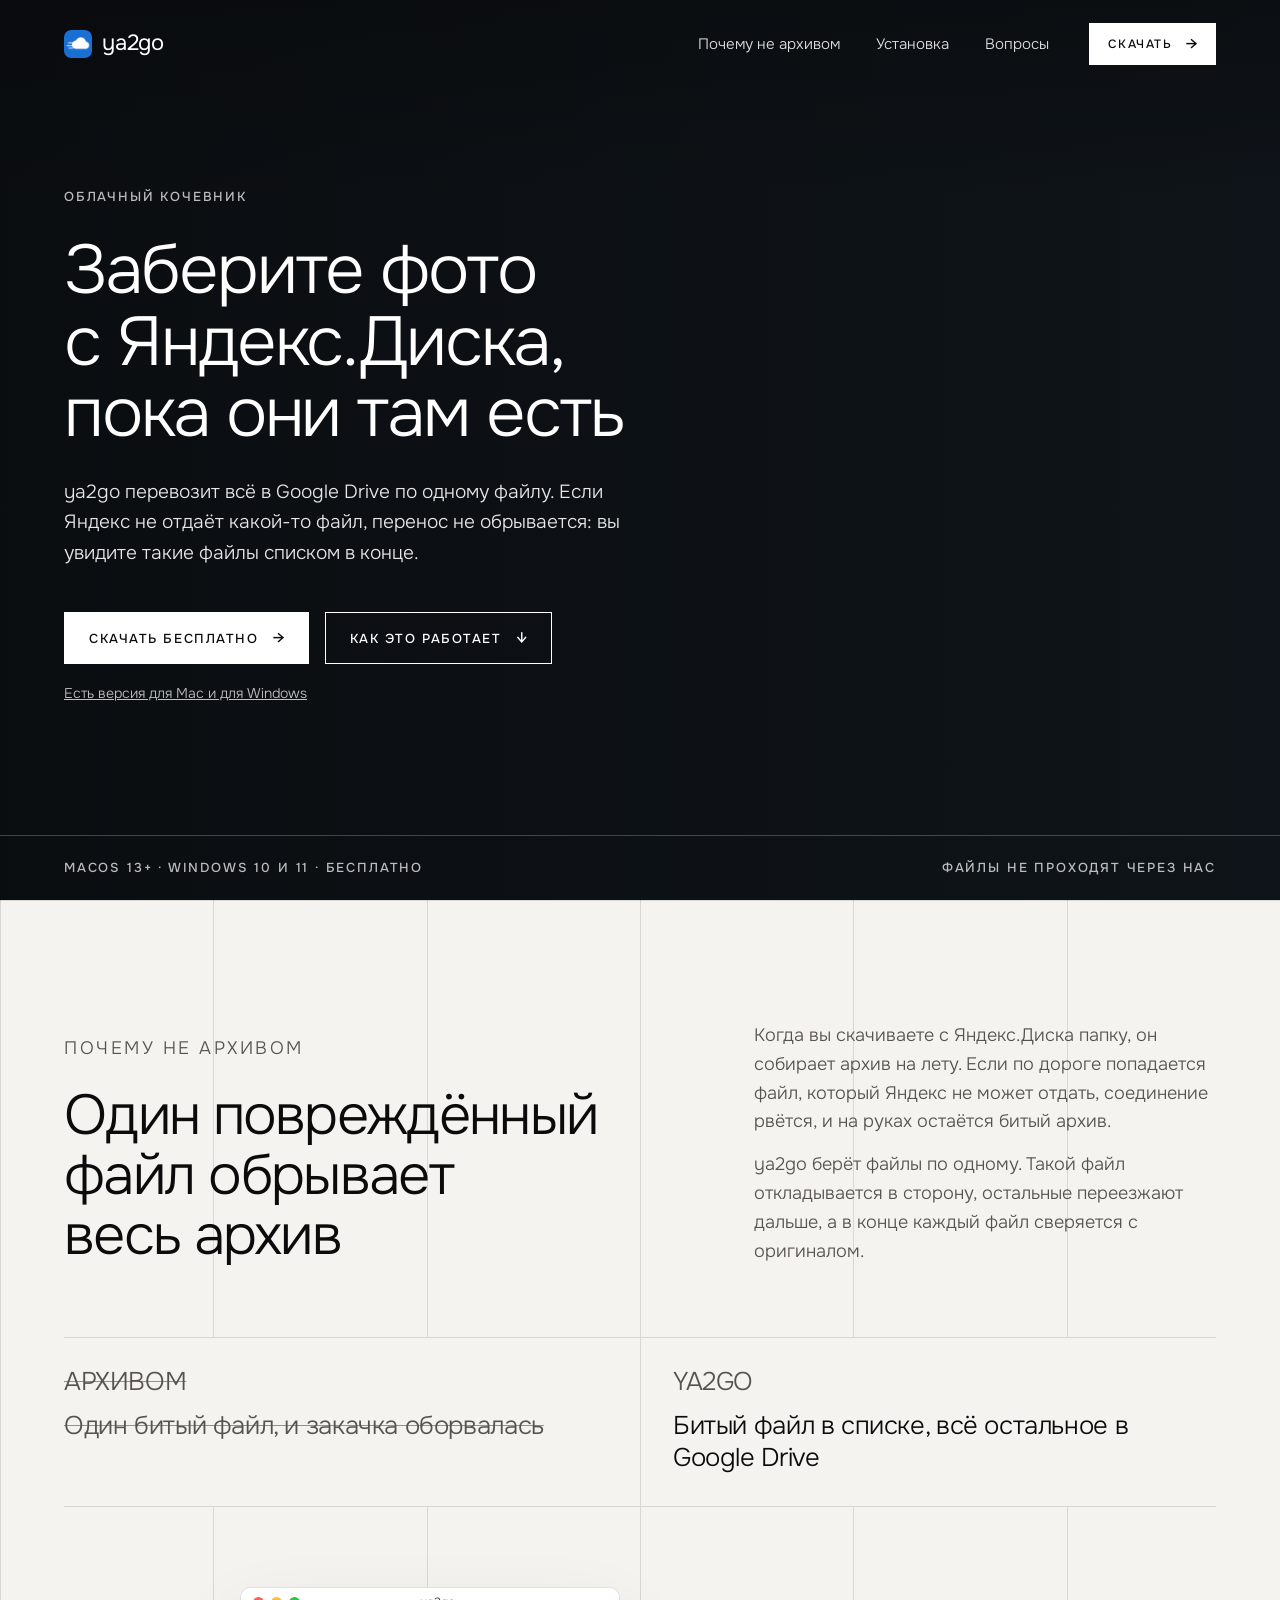
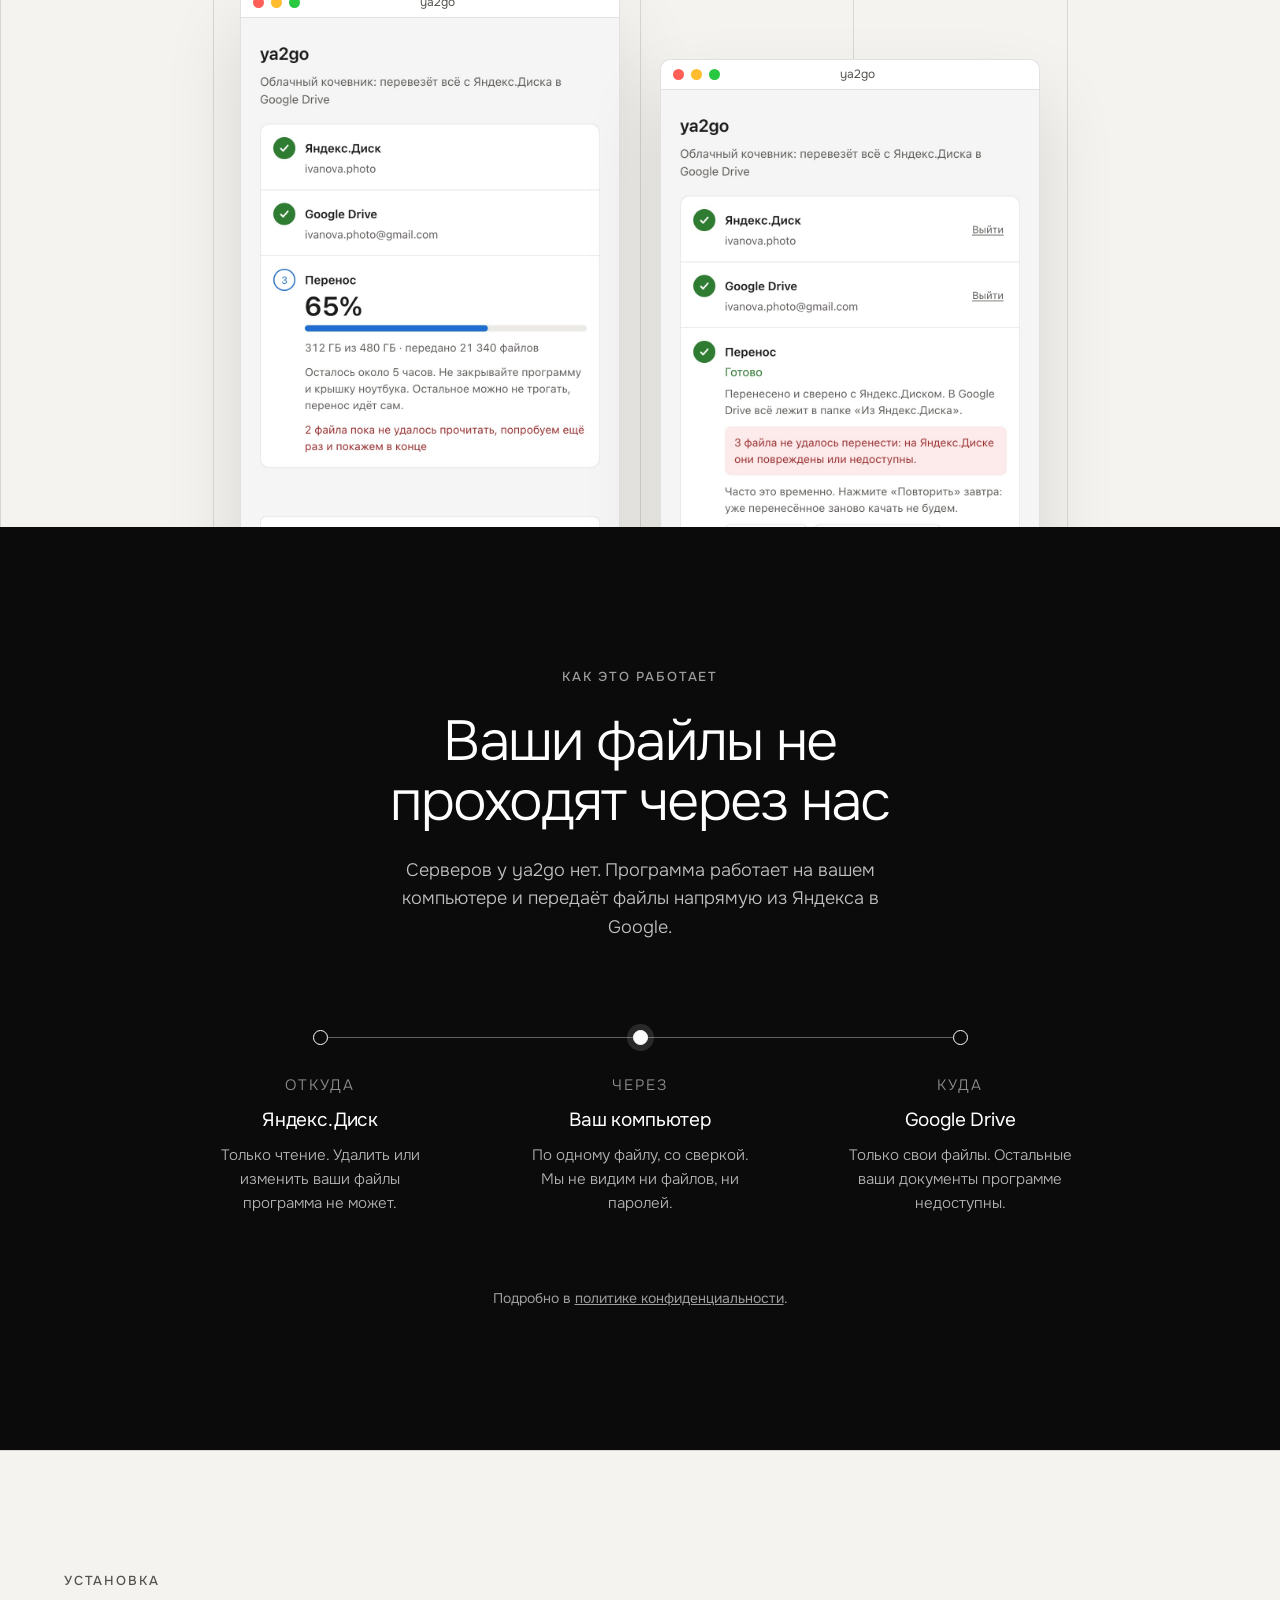
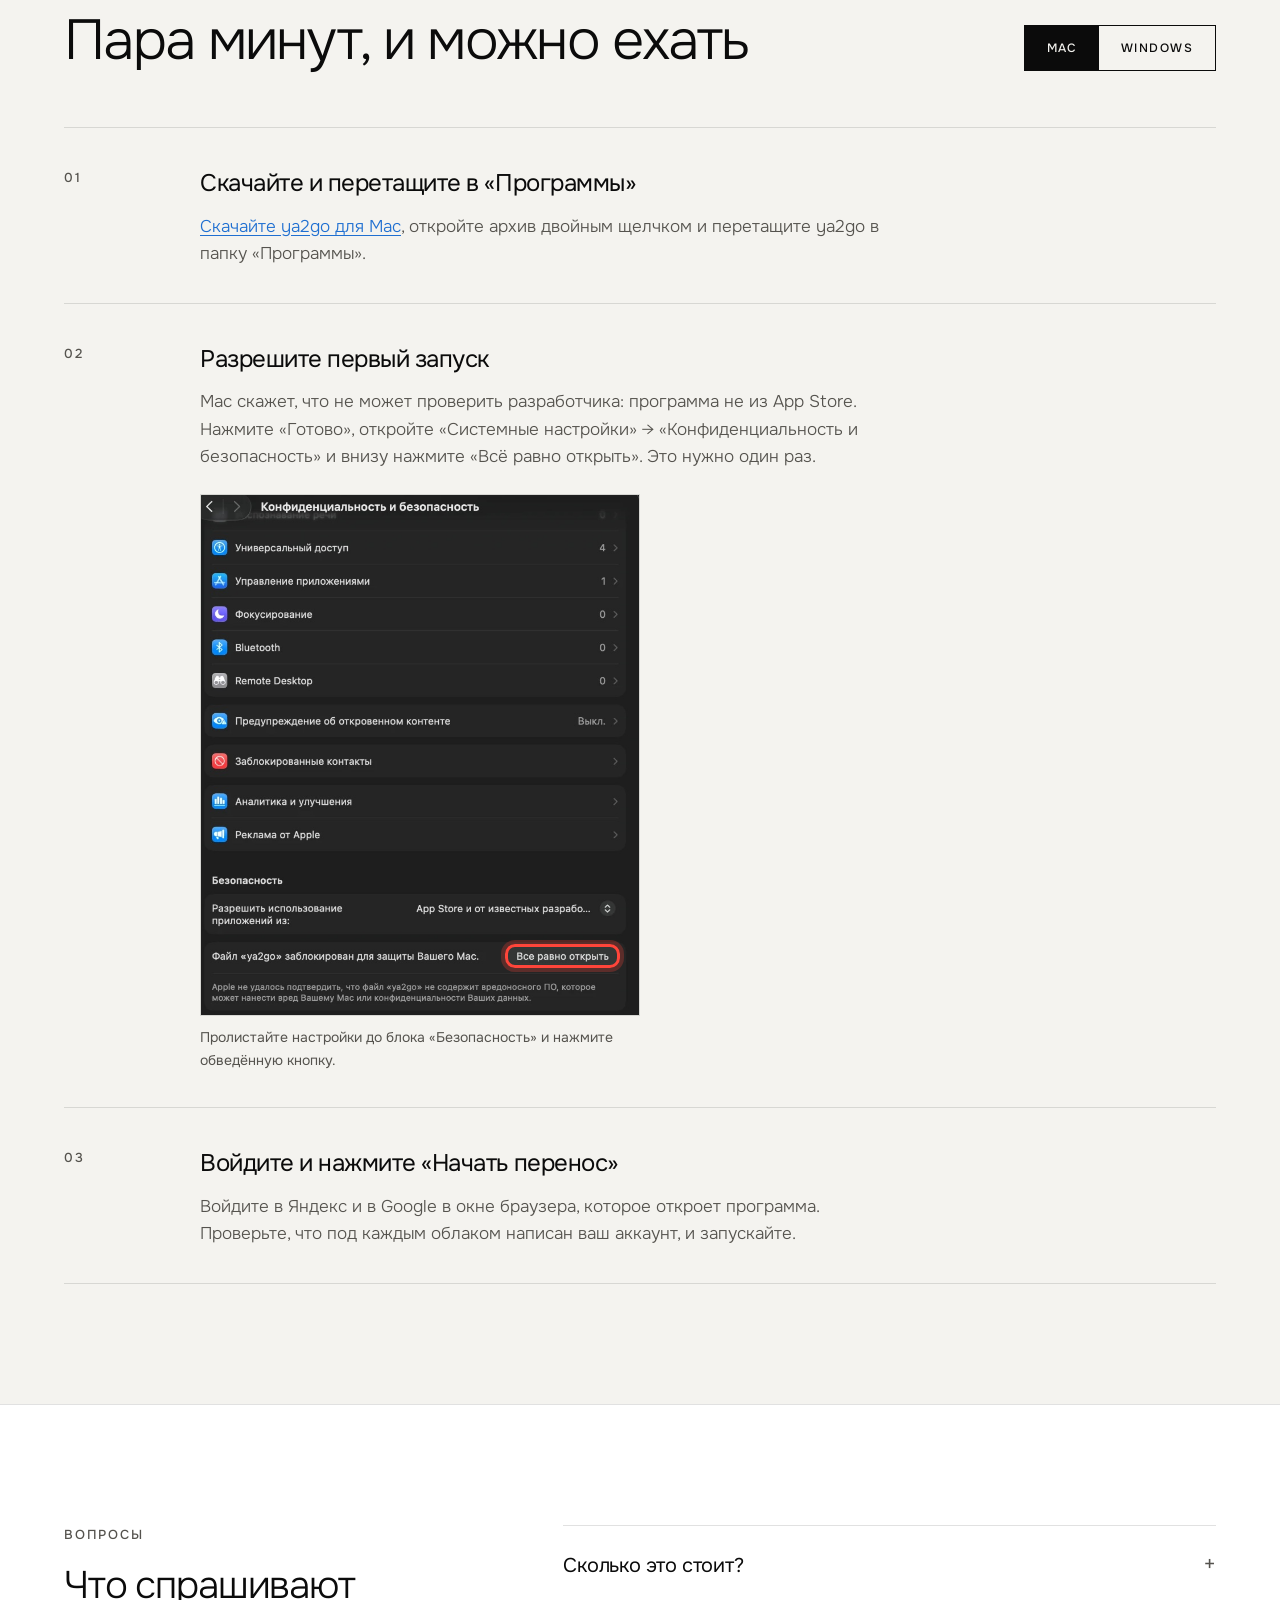
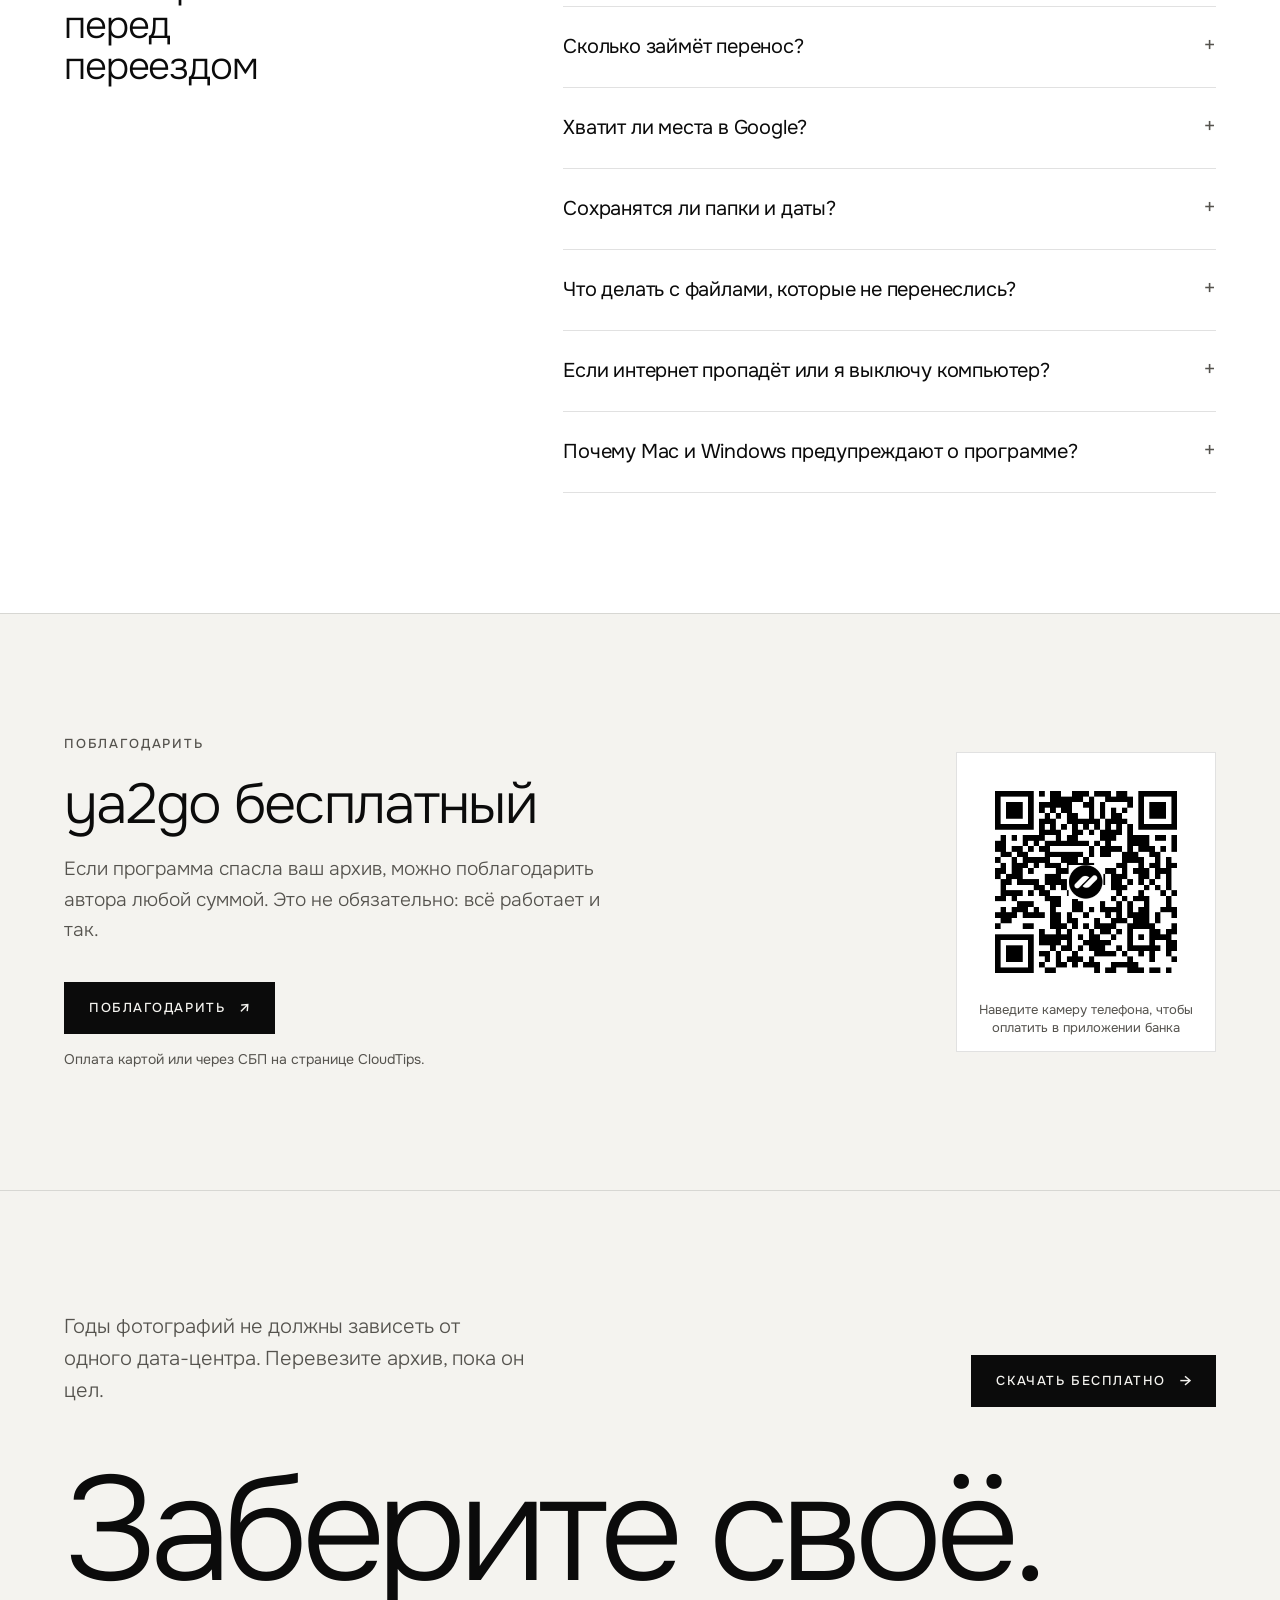
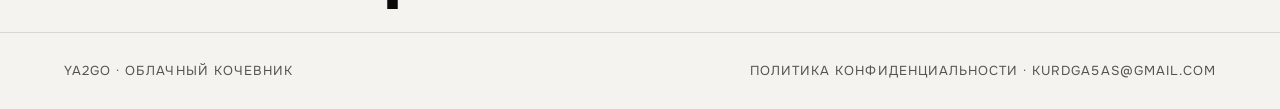
==== commit 4c15632a: "Поблагодарить: раздел с CloudTips и QR Co-Authored-By: Claude Opus 5.5 <noreply@anthropic.com>" ====
--- a/index.html
+++ b/index.html
@@ -14,7 +14,7 @@
     <link rel="preconnect" href="https://fonts.googleapis.com">
     <link rel="preconnect" href="https://fonts.gstatic.com" crossorigin>
     <link rel="stylesheet" href="https://fonts.googleapis.com/css2?family=Onest:wght@300;400;500&display=swap">
-    <link rel="stylesheet" href="landing.css">
+    <link rel="stylesheet" href="landing.css?v=20261016221001">
 </head>
 <body>
 
@@ -170,7 +170,7 @@
             <ol class="steps" id="steps-win" aria-label="Установка на Windows" hidden>
                 <li><div>
                     <h3>Скачайте и запустите</h3>
-                    <p><a href="https://ya2go.tech/download/ya2go-windows.exe">Скачайте ya2go для Windows</a> и откройте файл. Устанавливать ничего не нужно.</p>
+                    <p><a href="https://ya2go.tech/download/ya2go-windows.exe">Скачайте ya2go для Windows</a> и запустите его двойным щелчком. Этот файл и есть программа: мастера установки нет, проходить ничего не придётся.</p>
                 </div></li>
                 <li><div>
                     <h3>Разрешите первый запуск</h3>
@@ -193,7 +193,7 @@
             <div class="faq-list">
                 <details>
                     <summary>Сколько это стоит?</summary>
-                    <p>Сейчас бесплатно.</p>
+                    <p>Бесплатно. Если ya2go помог, можно <a href="#thanks">поблагодарить автора</a>.</p>
                 </details>
                 <details>
                     <summary>Сколько займёт перенос?</summary>
@@ -220,6 +220,22 @@
                     <p>Так они встречают любую программу, которая продаётся не через их магазины. Программа не меняет ничего на компьютере и не просит прав администратора. Предупреждение появляется только при первом запуске.</p>
                 </details>
             </div>
+        </div>
+    </section>
+
+    <section class="thanks" id="thanks">
+        <div class="wrap thanks-grid">
+            <div>
+                <p class="label">Поблагодарить</p>
+                <h2>ya2go бесплатный</h2>
+                <p class="thanks-text">Если программа спасла ваш архив, можно поблагодарить автора любой суммой. Это не обязательно: всё работает и так.</p>
+                <a class="btn solid-ink" href="https://pay.cloudtips.ru/p/ba3fc7ba" target="_blank" rel="noopener">Поблагодарить <span class="arr" aria-hidden="true">↗</span></a>
+                <p class="thanks-note">Оплата картой или через СБП на странице CloudTips.</p>
+            </div>
+            <figure class="thanks-qr">
+                <img src="img/thanks-qr.png" width="820" height="820" loading="lazy" alt="QR-код на страницу благодарности ya2go в CloudTips">
+                <figcaption>Наведите камеру телефона, чтобы оплатить в приложении банка</figcaption>
+            </figure>
         </div>
     </section>
 
--- a/landing.css
+++ b/landing.css
@@ -699,6 +699,57 @@
     font-weight: 300;
 }
 
+/* ---------- поблагодарить ---------- */
+
+.thanks {
+    padding: 120px 0;
+}
+
+.thanks-grid {
+    display: grid;
+    grid-template-columns: minmax(0, 1fr) auto;
+    gap: 64px;
+    align-items: center;
+}
+
+.thanks .label {
+    margin-bottom: 20px;
+}
+
+.thanks-text {
+    max-width: 44ch;
+    margin: 20px 0 36px;
+    font-size: 19px;
+    font-weight: 300;
+    color: var(--text-2);
+}
+
+.thanks-note {
+    margin-top: 14px;
+    font-size: 14px;
+    color: var(--text-2);
+}
+
+.thanks-qr {
+    width: 260px;
+    padding: 16px 16px 14px;
+    background: #ffffff;
+    border: 1px solid var(--line);
+}
+
+.thanks-qr figcaption {
+    margin-top: 6px;
+    font-size: 13px;
+    line-height: 1.4;
+    color: #55534e;
+    text-align: center;
+}
+
+.faq details a {
+    color: var(--accent);
+    text-underline-offset: 3px;
+}
+
 /* ---------- финал: гигантская фраза ---------- */
 
 .finale {
@@ -895,4 +946,193 @@
         white-space: normal;
         font-size: 18vw;
     }
-}
+
+    .thanks {
+        padding: 80px 0;
+    }
+
+    .thanks-grid {
+        grid-template-columns: 1fr;
+    }
+
+    /* на телефоне QR сканировать нечем: остаётся кнопка */
+    .thanks-qr {
+        display: none;
+    }
+}
+
+/* ---------- политика конфиденциальности ---------- */
+
+.doc-head {
+    background: #0b0b0b;
+    color: #fff;
+}
+
+.doc-head .nav .links a {
+    color: rgba(255, 255, 255, 0.8);
+}
+
+.doc-title {
+    padding: 72px 0 64px;
+    border-top: 1px solid rgba(255, 255, 255, 0.14);
+}
+
+.doc-title .label {
+    color: rgba(255, 255, 255, 0.6);
+    margin-bottom: 24px;
+}
+
+.doc-title h1 {
+    font-size: clamp(40px, 5vw, 72px);
+    line-height: 1.04;
+}
+
+.doc-meta {
+    display: flex;
+    flex-wrap: wrap;
+    gap: 8px 32px;
+    margin-top: 28px;
+    font-size: 13px;
+    letter-spacing: 0.12em;
+    text-transform: uppercase;
+    color: rgba(255, 255, 255, 0.6);
+}
+
+.doc-meta a {
+    color: #fff;
+}
+
+.doc {
+    padding: 0 0 120px;
+}
+
+.doc-grid {
+    display: grid;
+    grid-template-columns: minmax(0, 0.32fr) minmax(0, 0.68fr);
+    gap: 64px;
+}
+
+.toc {
+    position: sticky;
+    top: 32px;
+    align-self: start;
+    padding-top: 72px;
+}
+
+.toc .label {
+    margin-bottom: 16px;
+}
+
+.toc ol {
+    list-style: none;
+    padding: 0;
+    border-top: 1px solid var(--line);
+}
+
+.toc li {
+    border-bottom: 1px solid var(--line);
+}
+
+.toc a {
+    display: block;
+    padding: 12px 0;
+    font-size: 15px;
+    font-weight: 300;
+    text-decoration: none;
+    color: var(--text-2);
+}
+
+.toc a:hover {
+    color: var(--text);
+}
+
+.doc-body {
+    padding-top: 72px;
+    max-width: 68ch;
+}
+
+.doc-body .intro {
+    font-size: clamp(20px, 2vw, 24px);
+    font-weight: 300;
+    letter-spacing: -0.015em;
+    line-height: 1.4;
+    margin-bottom: 56px;
+}
+
+.doc-body section {
+    padding: 36px 0;
+    border-top: 1px solid var(--line);
+    scroll-margin-top: 24px;
+}
+
+.doc-body h2 {
+    font-size: clamp(24px, 2.4vw, 32px);
+    line-height: 1.15;
+    margin-bottom: 16px;
+}
+
+.doc-body p,
+.doc-body li {
+    font-weight: 300;
+    color: var(--text-2);
+}
+
+.doc-body p + p {
+    margin-top: 12px;
+}
+
+.doc-body ul {
+    padding-left: 20px;
+}
+
+.doc-body li + li {
+    margin-top: 10px;
+}
+
+.doc-body strong {
+    font-weight: 500;
+    color: var(--text);
+}
+
+.doc-body a {
+    color: var(--accent);
+    text-underline-offset: 3px;
+}
+
+.doc-body code {
+    font: 14px ui-monospace, "SF Mono", Menlo, monospace;
+    overflow-wrap: anywhere;
+    color: var(--text);
+}
+
+.doc-body .lang {
+    margin-top: 72px;
+    padding-top: 56px;
+    border-top: 1px solid var(--text);
+}
+
+.doc-body .lang > .label {
+    margin-bottom: 16px;
+}
+
+@media (max-width: 1024px) {
+    .doc-grid {
+        grid-template-columns: 1fr;
+        gap: 0;
+    }
+
+    .toc {
+        position: static;
+        padding-top: 48px;
+    }
+
+    .doc-body {
+        padding-top: 48px;
+    }
+}
+
+@media (max-width: 720px) {
+    .doc-title {
+        padding: 48px 0 44px;
+    }
+}
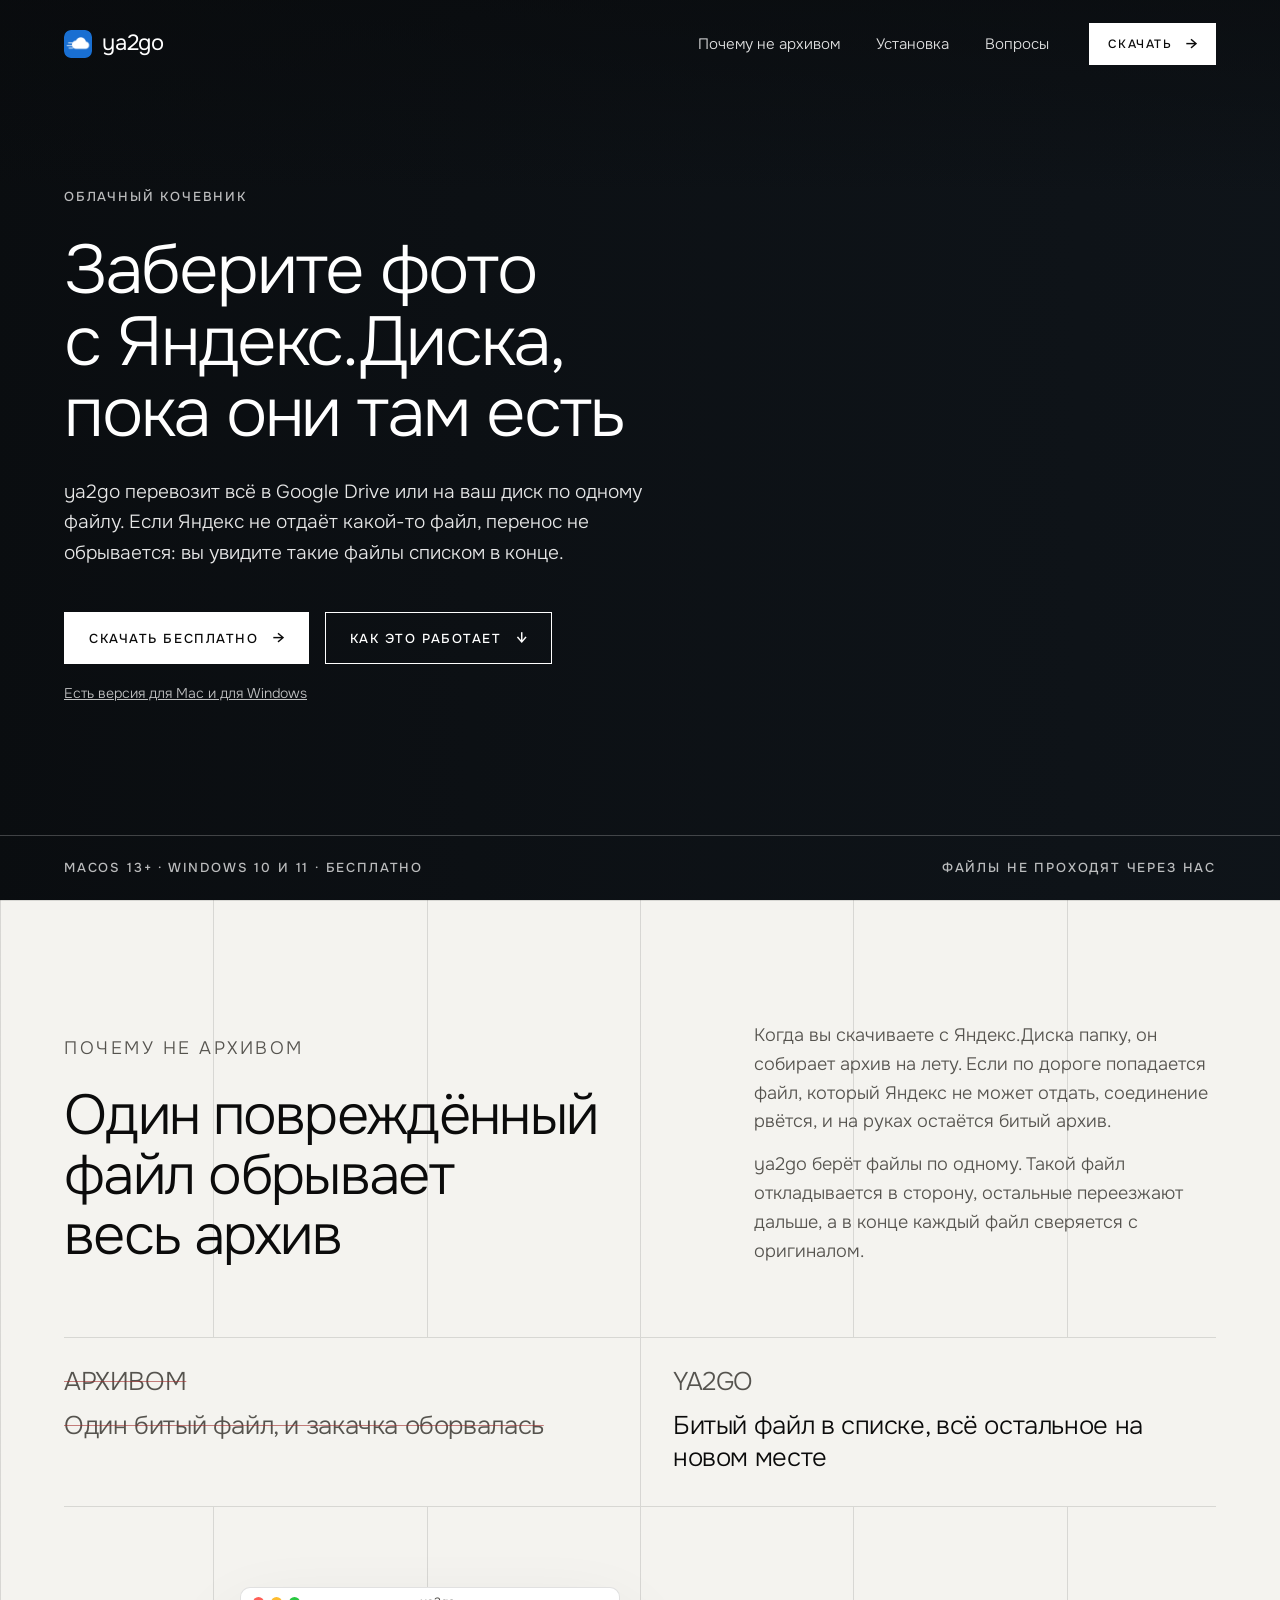
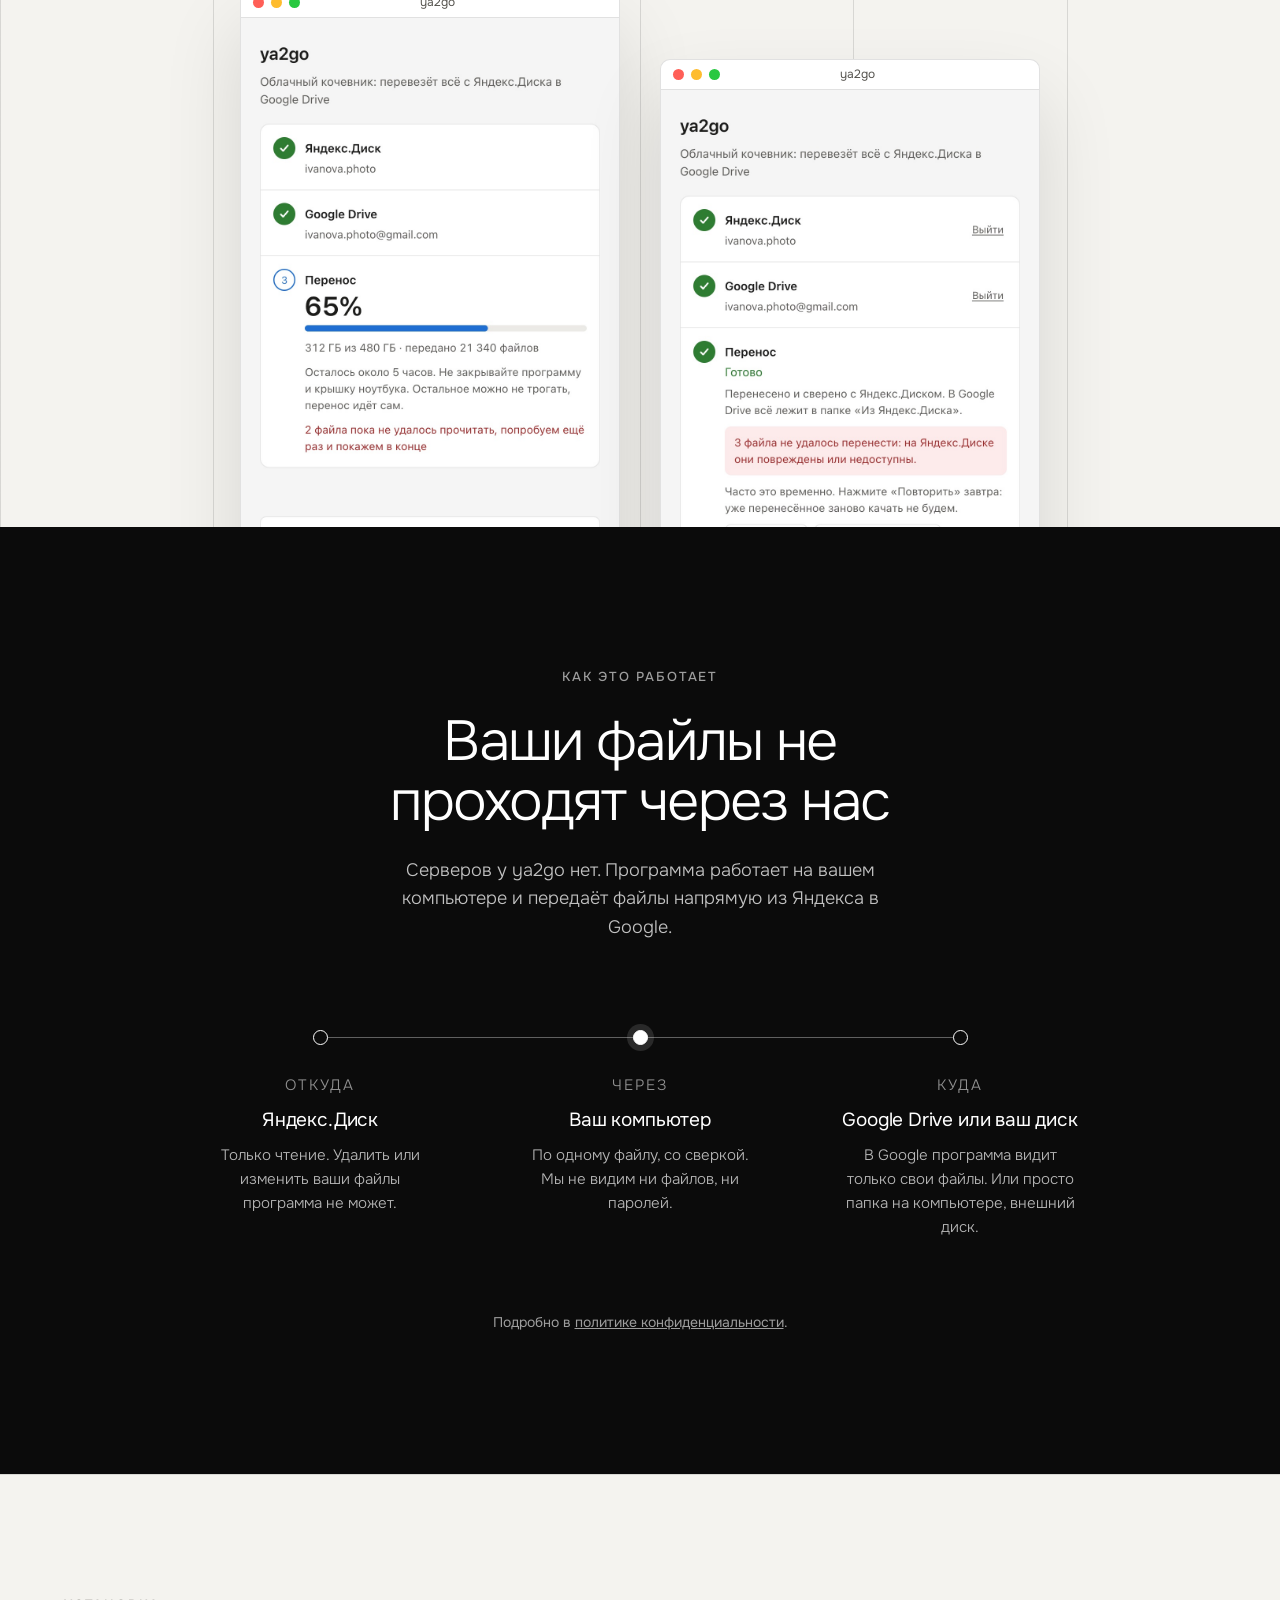
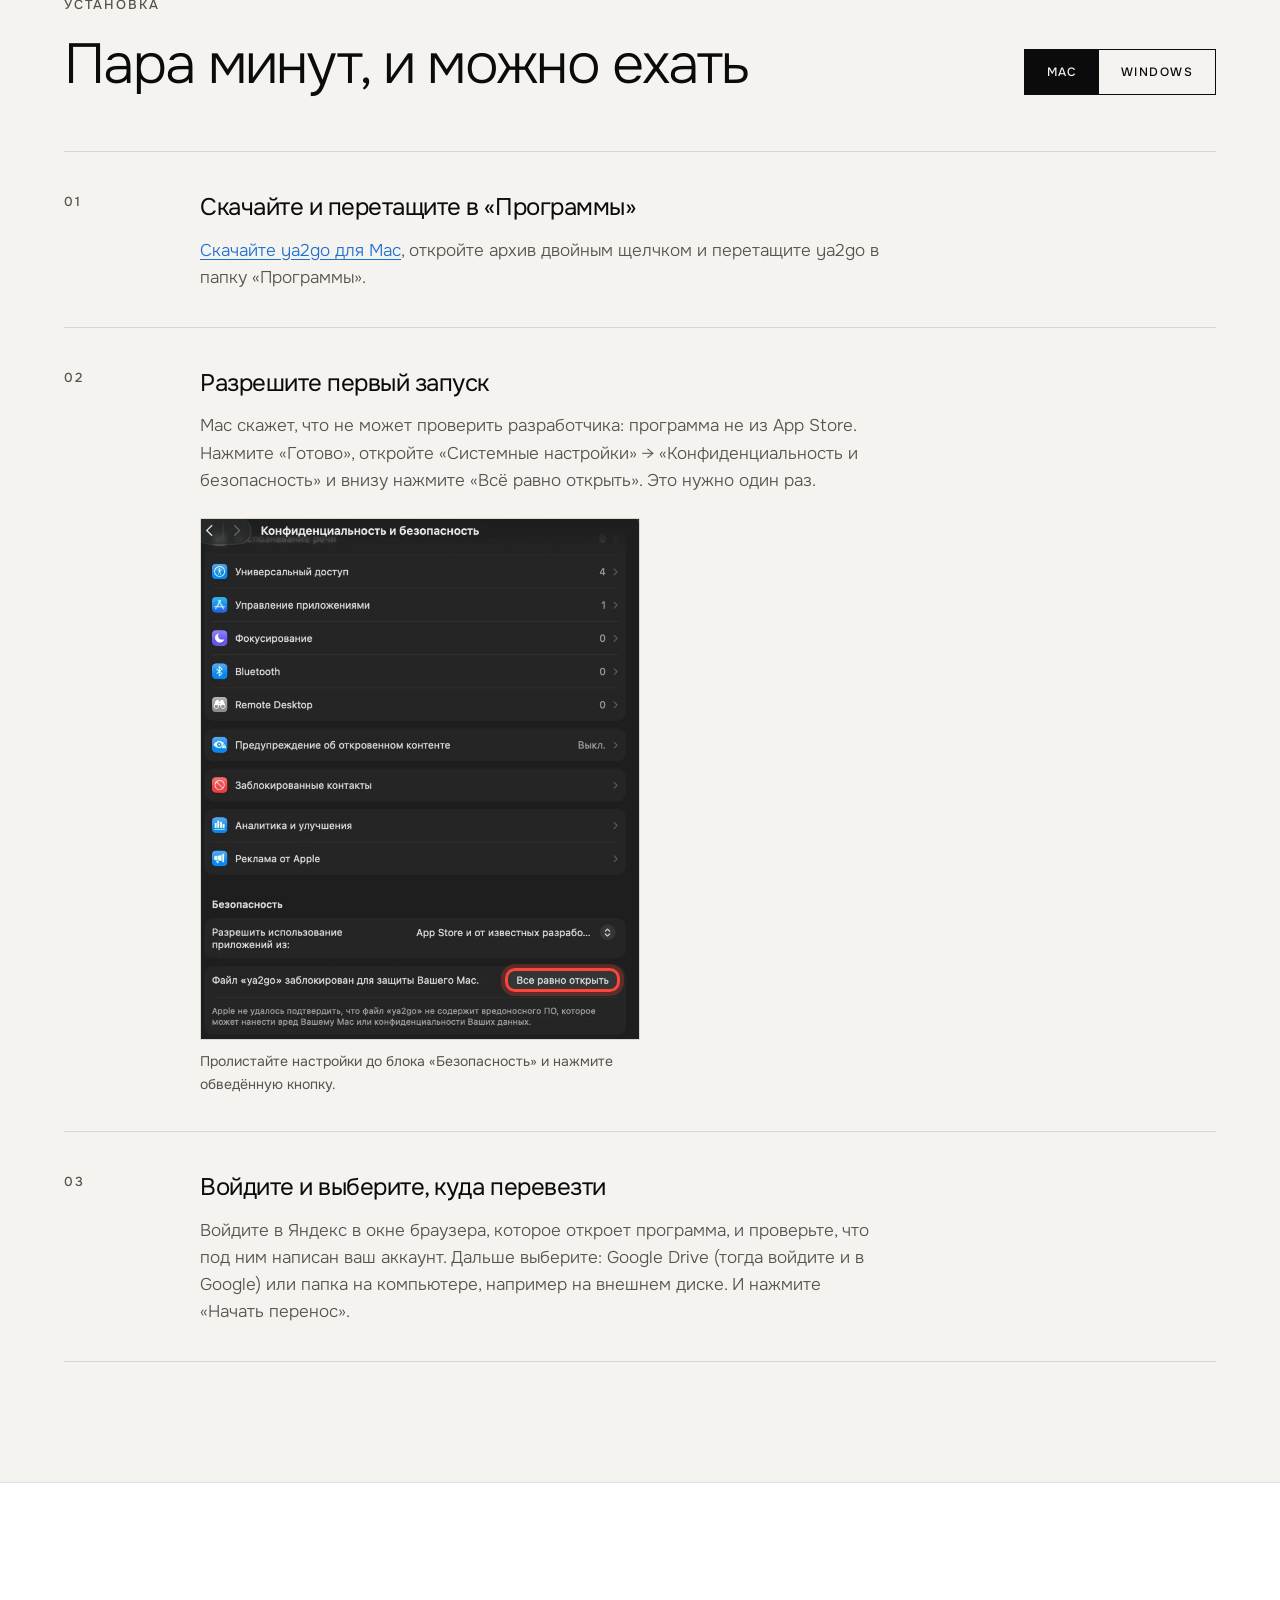
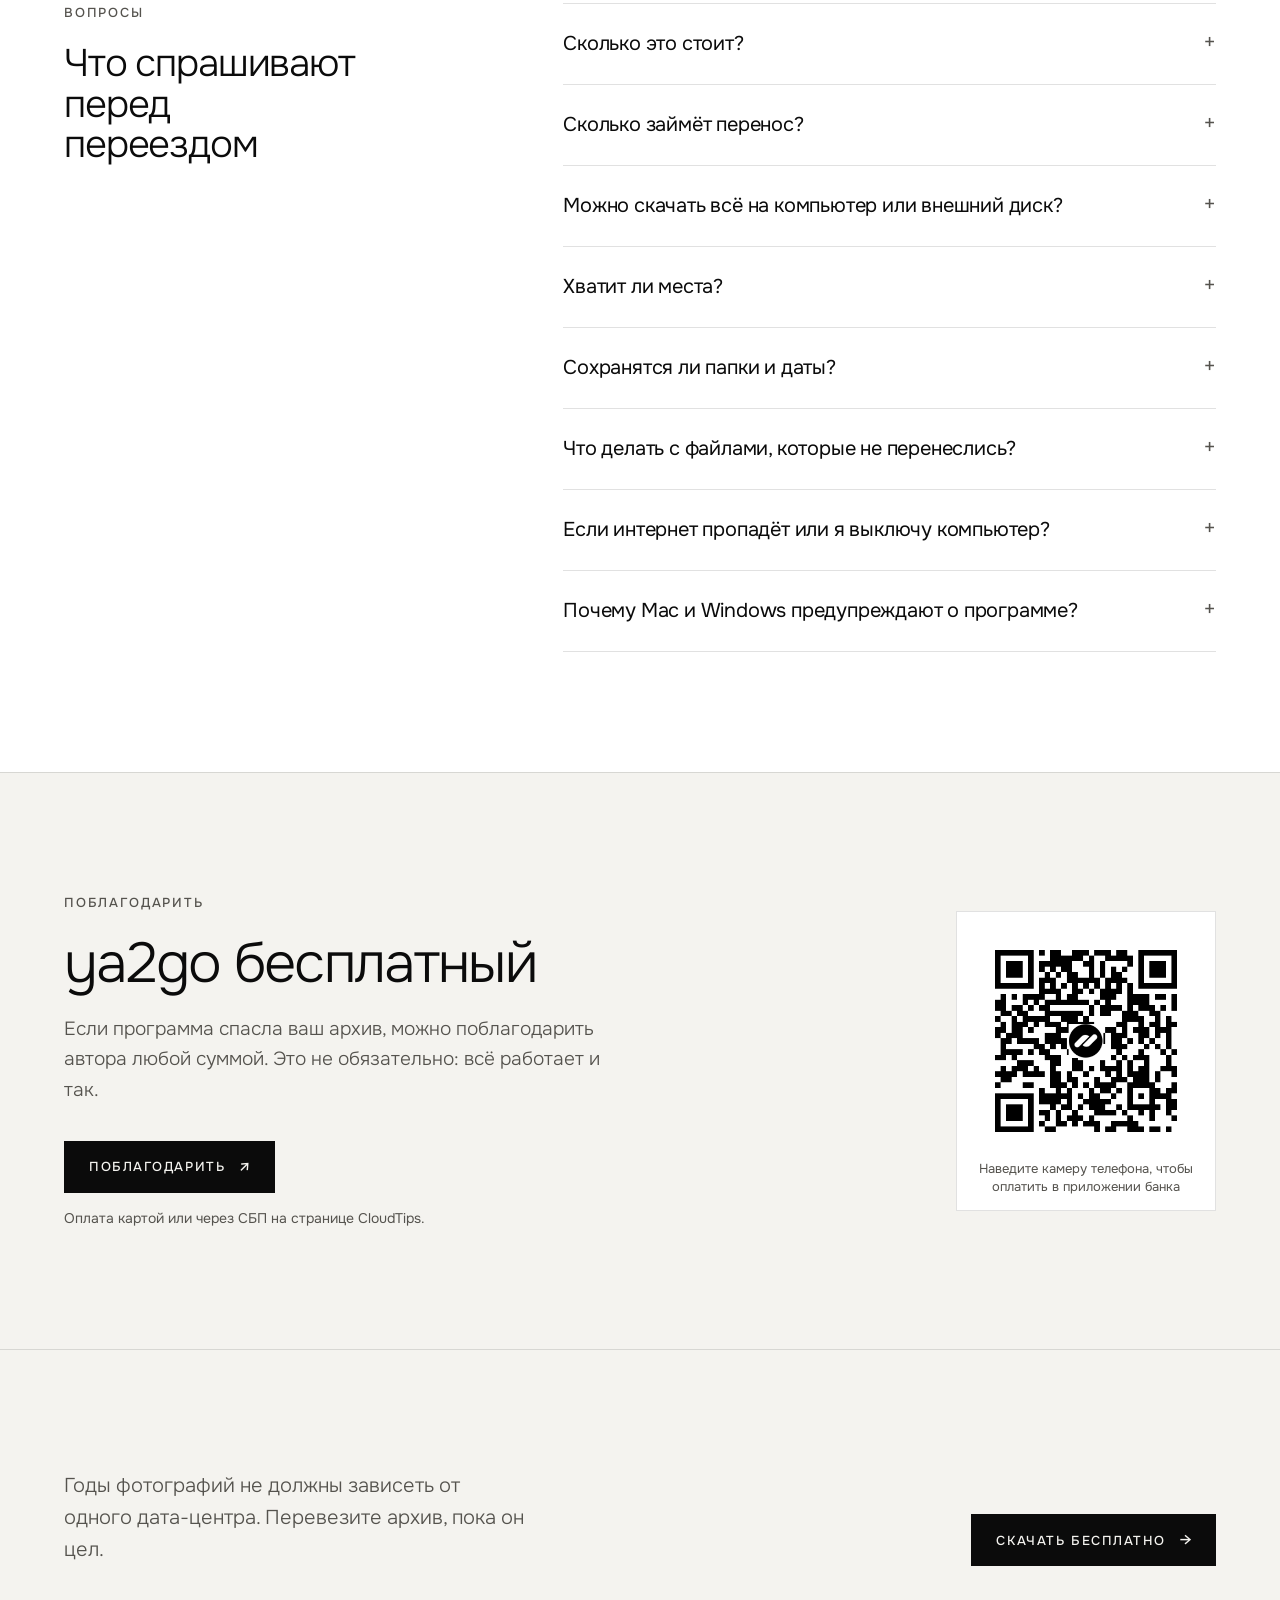
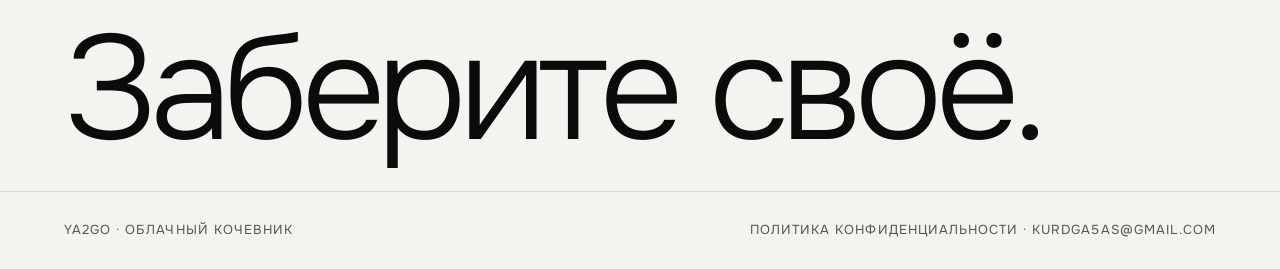
==== commit 34ff7610: "Перенос в папку на компьютере: сайт и вопросы Co-Authored-By: Claude Opus 5.5 <noreply@anthropic.com" ====
--- a/index.html
+++ b/index.html
@@ -4,7 +4,7 @@
     <meta charset="UTF-8">
     <meta name="viewport" content="width=device-width, initial-scale=1">
     <title>ya2go — перенести фото с Яндекс.Диска в Google Drive</title>
-    <meta name="description" content="Программа для Mac и Windows: переносит всё с Яндекс.Диска в Google Drive по одному файлу. Повреждённые файлы не останавливают перенос, в конце вы увидите их списком. Бесплатно.">
+    <meta name="description" content="Программа для Mac и Windows: переносит всё с Яндекс.Диска в Google Drive или на ваш компьютер по одному файлу. Повреждённые файлы не останавливают перенос, в конце вы увидите их списком. Бесплатно.">
     <meta property="og:title" content="ya2go — заберите фото с Яндекс.Диска">
     <meta property="og:description" content="По одному файлу в Google Drive. Битые файлы не останавливают перенос.">
     <meta property="og:image" content="https://ya2go.tech/img/app-progress-light.jpg">
@@ -14,7 +14,7 @@
     <link rel="preconnect" href="https://fonts.googleapis.com">
     <link rel="preconnect" href="https://fonts.gstatic.com" crossorigin>
     <link rel="stylesheet" href="https://fonts.googleapis.com/css2?family=Onest:wght@300;400;500&display=swap">
-    <link rel="stylesheet" href="landing.css?v=20261016221001">
+    <link rel="stylesheet" href="landing.css?v=20261016222940">
 </head>
 <body>
 
@@ -35,7 +35,7 @@
         <div class="wrap">
             <p class="label">Облачный кочевник</p>
             <h1>Заберите фото с&nbsp;Яндекс.Диска, пока они там есть</h1>
-            <p class="sub">ya2go перевозит всё в Google Drive по одному файлу. Если Яндекс не отдаёт какой-то файл, перенос не обрывается: вы увидите такие файлы списком в конце.</p>
+            <p class="sub">ya2go перевозит всё в Google Drive или на ваш диск по одному файлу. Если Яндекс не отдаёт какой-то файл, перенос не обрывается: вы увидите такие файлы списком в конце.</p>
             <div class="get">
                 <div class="cta">
                     <a class="btn solid-light" data-download href="https://ya2go.tech/download/ya2go-mac.zip"><span data-download-label>Скачать бесплатно</span> <span class="arr" aria-hidden="true">→</span></a>
@@ -79,7 +79,7 @@
                 </div>
                 <div>
                     <p class="label">ya2go</p>
-                    <p>Битый файл в списке, всё остальное в Google Drive</p>
+                    <p>Битый файл в списке, всё остальное на новом месте</p>
                 </div>
             </div>
 
@@ -123,8 +123,8 @@
                 <li>
                     <span class="dot" aria-hidden="true"></span>
                     <p class="label">Куда</p>
-                    <h3>Google Drive</h3>
-                    <p>Только свои файлы. Остальные ваши документы программе недоступны.</p>
+                    <h3>Google Drive или ваш диск</h3>
+                    <p>В Google программа видит только свои файлы. Или просто папка на компьютере, внешний диск.</p>
                 </li>
             </ol>
             <p class="policy">Подробно в <a href="privacy.html">политике конфиденциальности</a>.</p>
@@ -162,8 +162,8 @@
                     </figure>
                 </div></li>
                 <li><div>
-                    <h3>Войдите и нажмите «Начать перенос»</h3>
-                    <p>Войдите в Яндекс и в Google в окне браузера, которое откроет программа. Проверьте, что под каждым облаком написан ваш аккаунт, и запускайте.</p>
+                    <h3>Войдите и выберите, куда перевезти</h3>
+                    <p>Войдите в Яндекс в окне браузера, которое откроет программа, и проверьте, что под ним написан ваш аккаунт. Дальше выберите: Google Drive (тогда войдите и в Google) или папка на компьютере, например на внешнем диске. И нажмите «Начать перенос».</p>
                 </div></li>
             </ol>
 
@@ -177,8 +177,8 @@
                     <p>Если появится синее окно «Windows защитила ваш компьютер», нажмите «Подробнее» → «Выполнить в любом случае». Если Windows попросит установить WebView2, согласитесь: это компонент Microsoft для окна программы.</p>
                 </div></li>
                 <li><div>
-                    <h3>Войдите и нажмите «Начать перенос»</h3>
-                    <p>Войдите в Яндекс и в Google в окне браузера, которое откроет программа. Проверьте, что под каждым облаком написан ваш аккаунт, и запускайте.</p>
+                    <h3>Войдите и выберите, куда перевезти</h3>
+                    <p>Войдите в Яндекс в окне браузера, которое откроет программа, и проверьте, что под ним написан ваш аккаунт. Дальше выберите: Google Drive (тогда войдите и в Google) или папка на компьютере, например на внешнем диске. И нажмите «Начать перенос».</p>
                 </div></li>
             </ol>
         </div>
@@ -197,15 +197,19 @@
                 </details>
                 <details>
                     <summary>Сколько займёт перенос?</summary>
-                    <p>Зависит от интернета и объёма. Google принимает до 750 ГБ в сутки, поэтому большой архив переедет за несколько дней: программа сама продолжит на следующий день. Пока идёт перенос, не закрывайте программу и крышку ноутбука. Засыпать компьютер программа не даст.</p>
-                </details>
-                <details>
-                    <summary>Хватит ли места в Google?</summary>
-                    <p>Бесплатно в Google Drive 15 ГБ. Программа ещё до начала посчитает объём на Яндексе и скажет, хватает ли места. Если нет, место можно докупить в Google One.</p>
+                    <p>Зависит от интернета и объёма. Google принимает до 750 ГБ в сутки, поэтому большой архив в Google переедет за несколько дней: программа сама продолжит на следующий день. В папку на диске ограничения нет. Пока идёт перенос, не закрывайте программу и крышку ноутбука. Засыпать компьютер программа не даст.</p>
+                </details>
+                <details>
+                    <summary>Можно скачать всё на компьютер или внешний диск?</summary>
+                    <p>Да. На втором шаге выберите «Папка на компьютере» и укажите папку, например на внешнем диске. Всё ляжет туда с теми же папками, а для такого переноса нет суточного лимита Google: файлы идут со скоростью вашего интернета.</p>
+                </details>
+                <details>
+                    <summary>Хватит ли места?</summary>
+                    <p>Программа ещё до начала посчитает объём на Яндексе и скажет, хватает ли места там, куда вы везёте. Бесплатно в Google Drive 15 ГБ, место можно докупить в Google One. Для папки нужно столько же свободного места на диске, сколько занято на Яндексе.</p>
                 </details>
                 <details>
                     <summary>Сохранятся ли папки и даты?</summary>
-                    <p>Да. Всё ляжет в Google Drive в папку «Из Яндекс.Диска» с теми же папками внутри, у фото сохранится дата. В Google Фото сами они не попадут: это отдельный сервис.</p>
+                    <p>Да. Всё ляжет в папку «Из Яндекс.Диска» с теми же папками внутри, в Google Drive или на вашем диске. Дата съёмки хранится внутри самих фото и переезжает вместе с ними. В Google Фото сами они не попадут: это отдельный сервис.</p>
                 </details>
                 <details>
                     <summary>Что делать с файлами, которые не перенеслись?</summary>
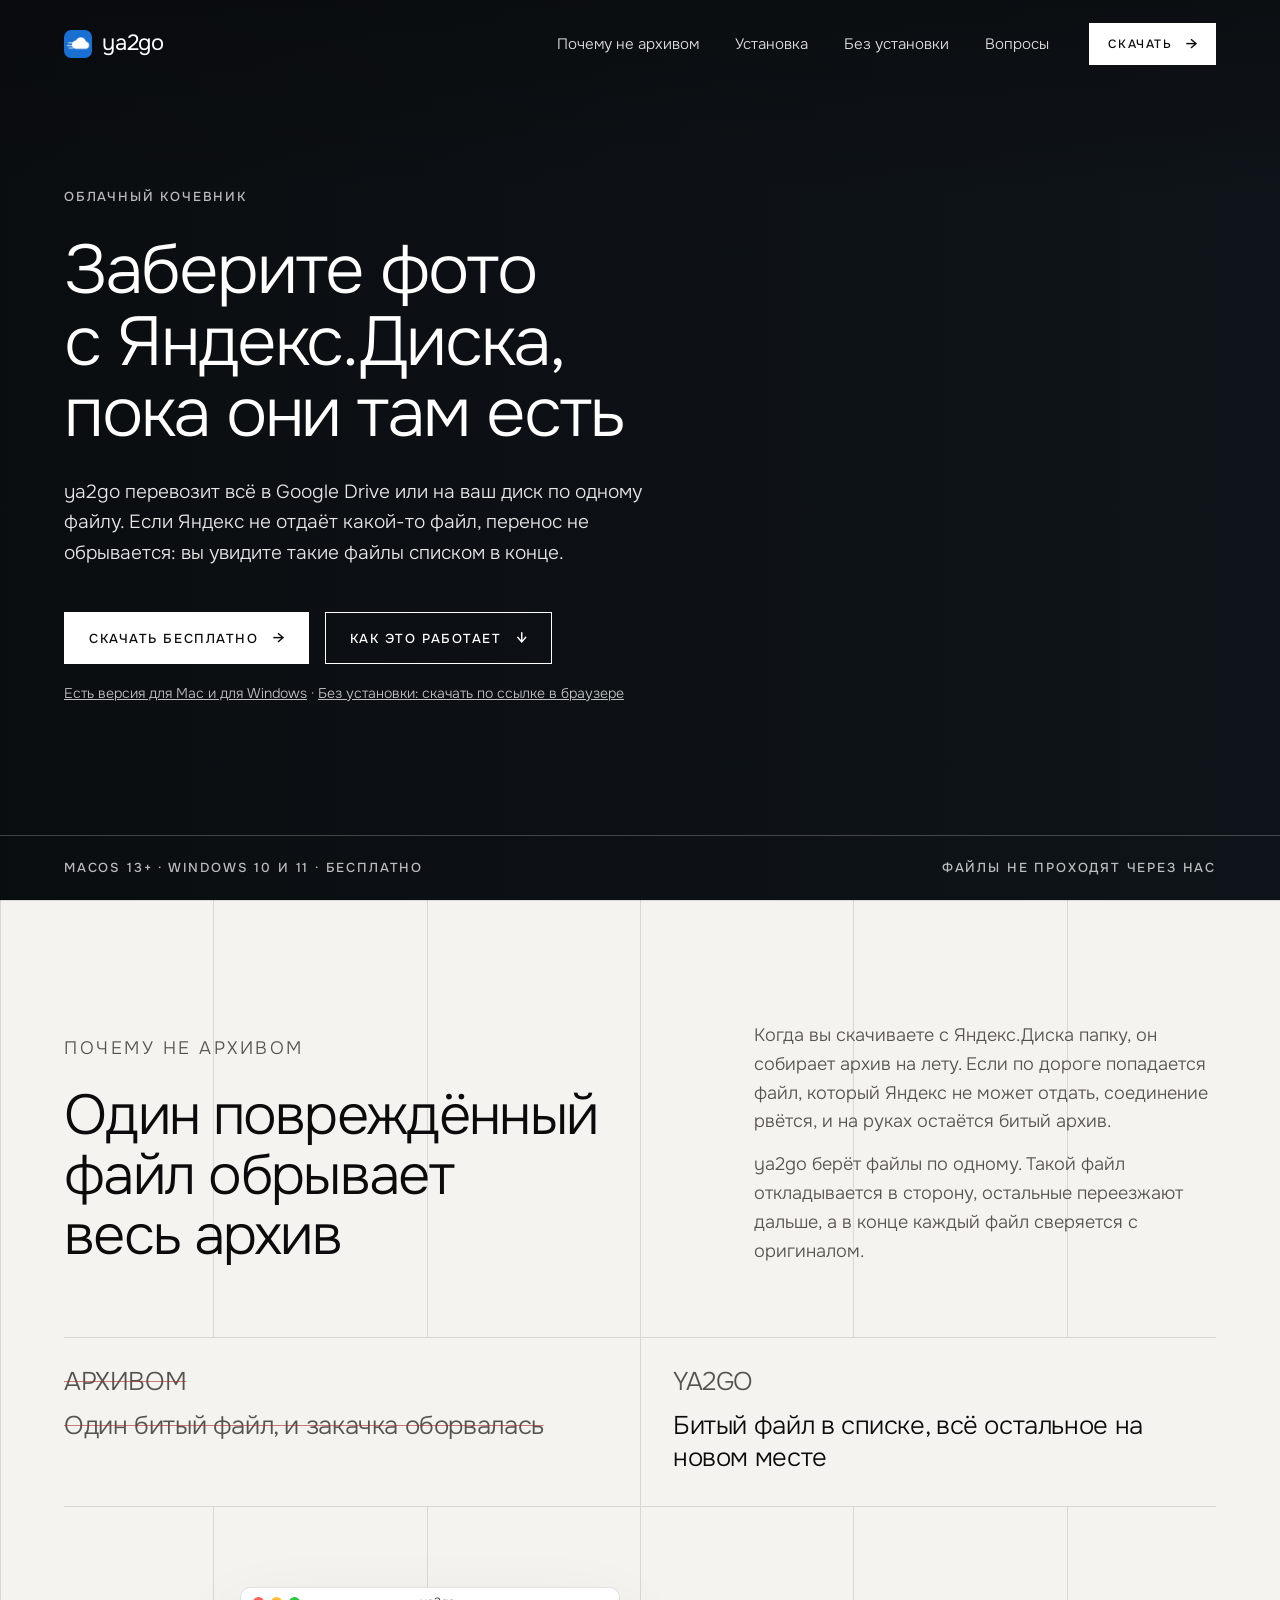
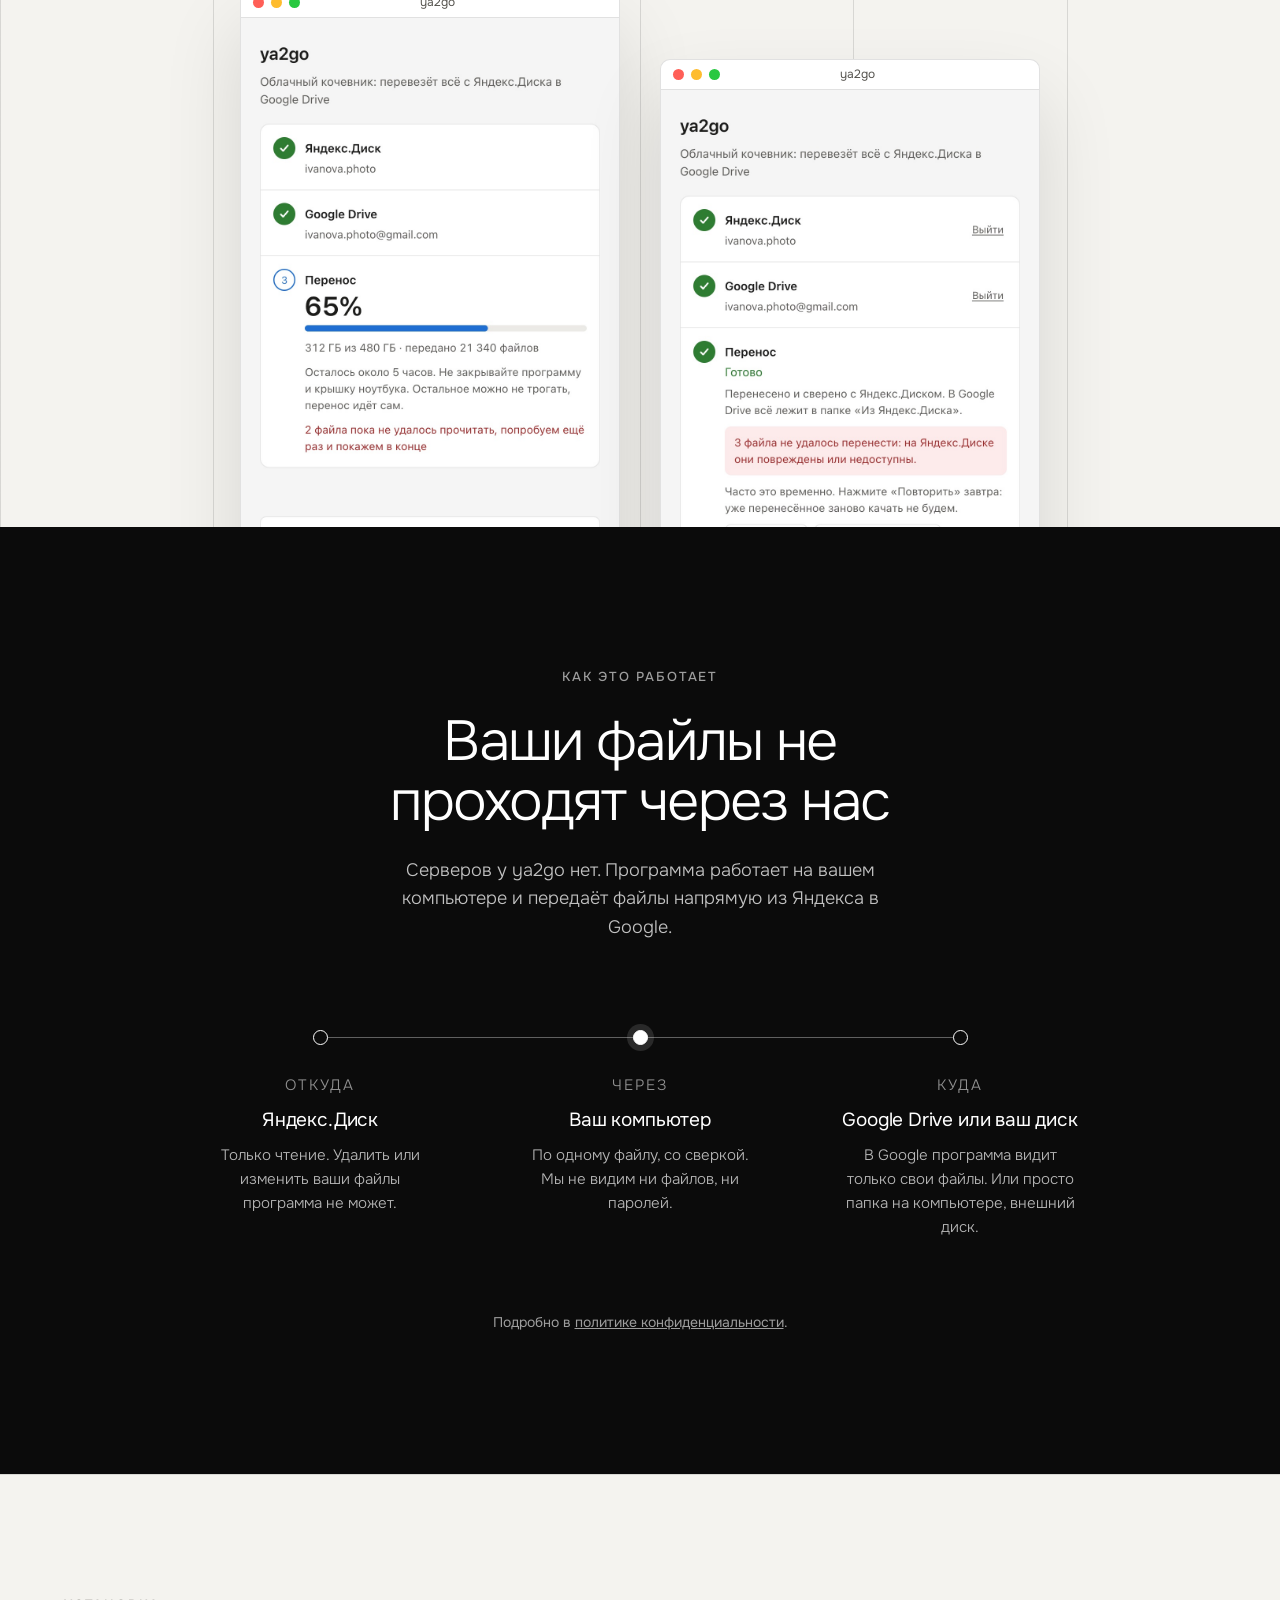
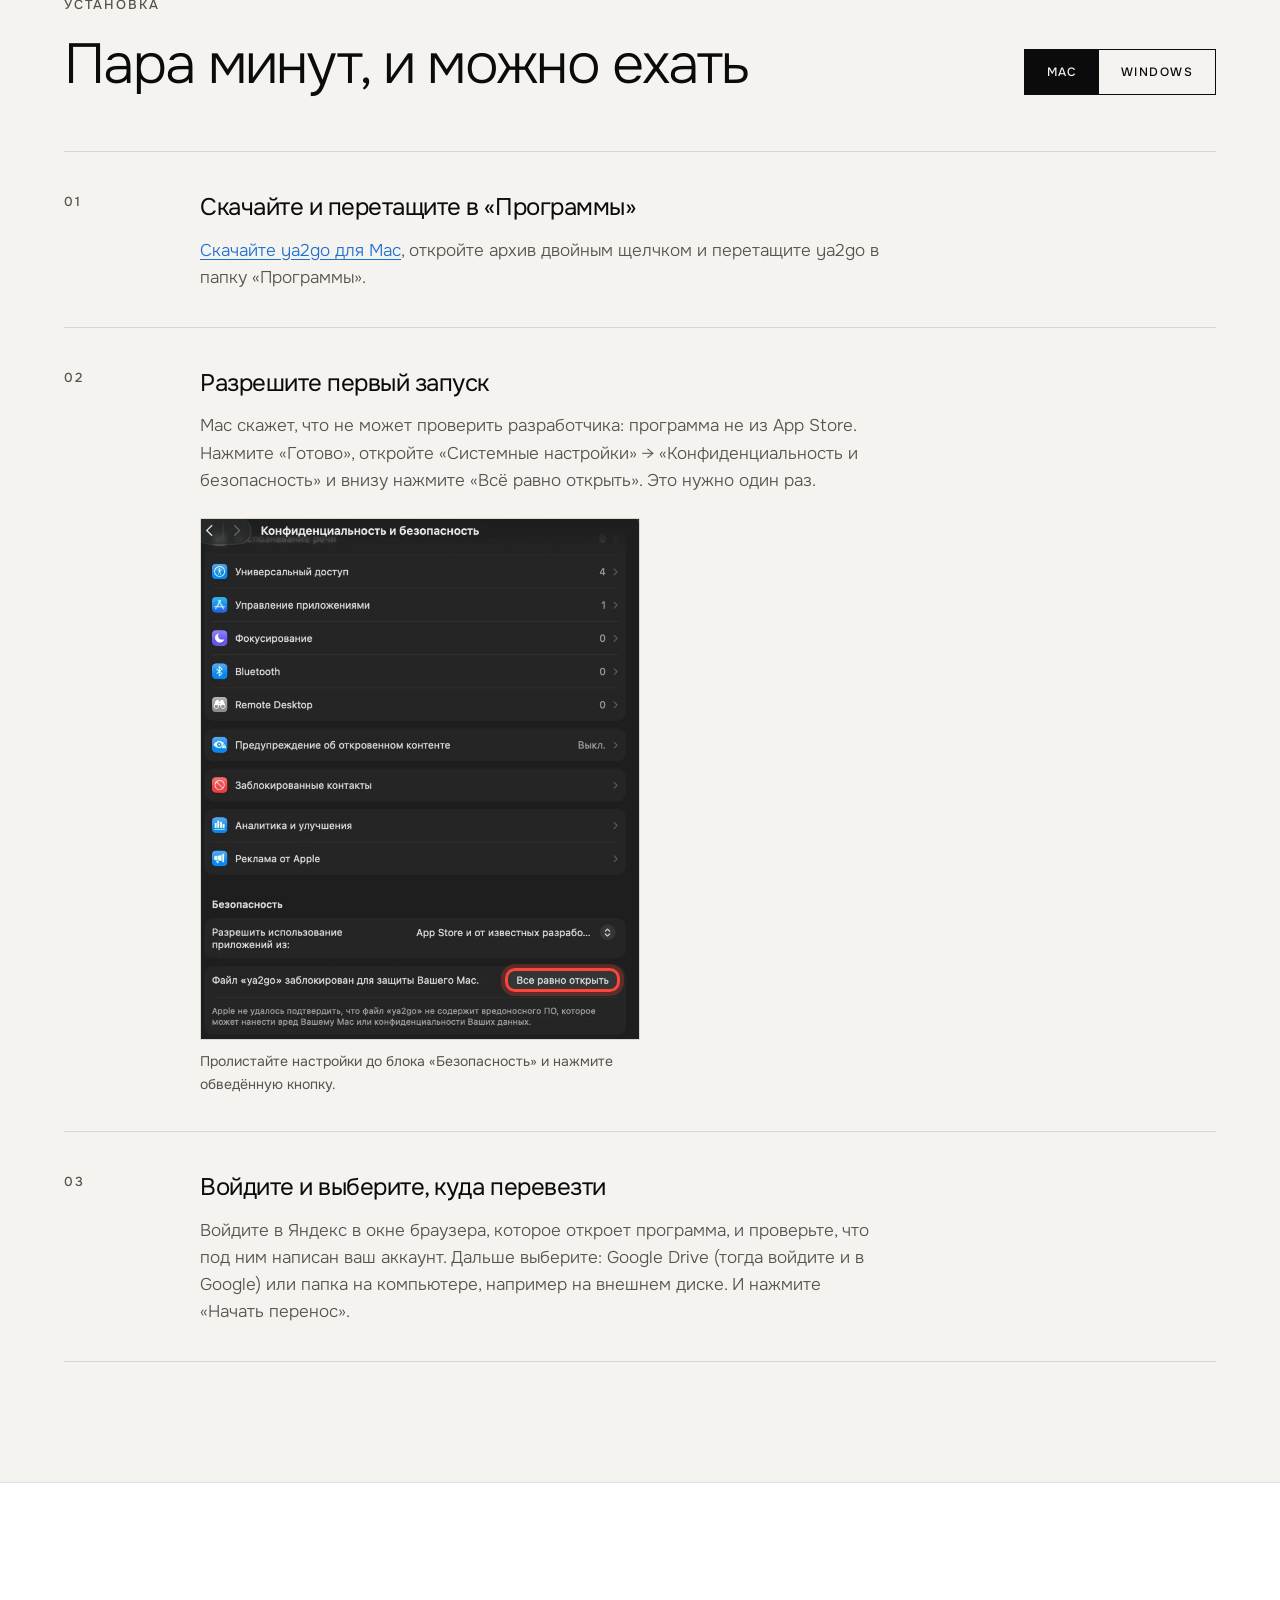
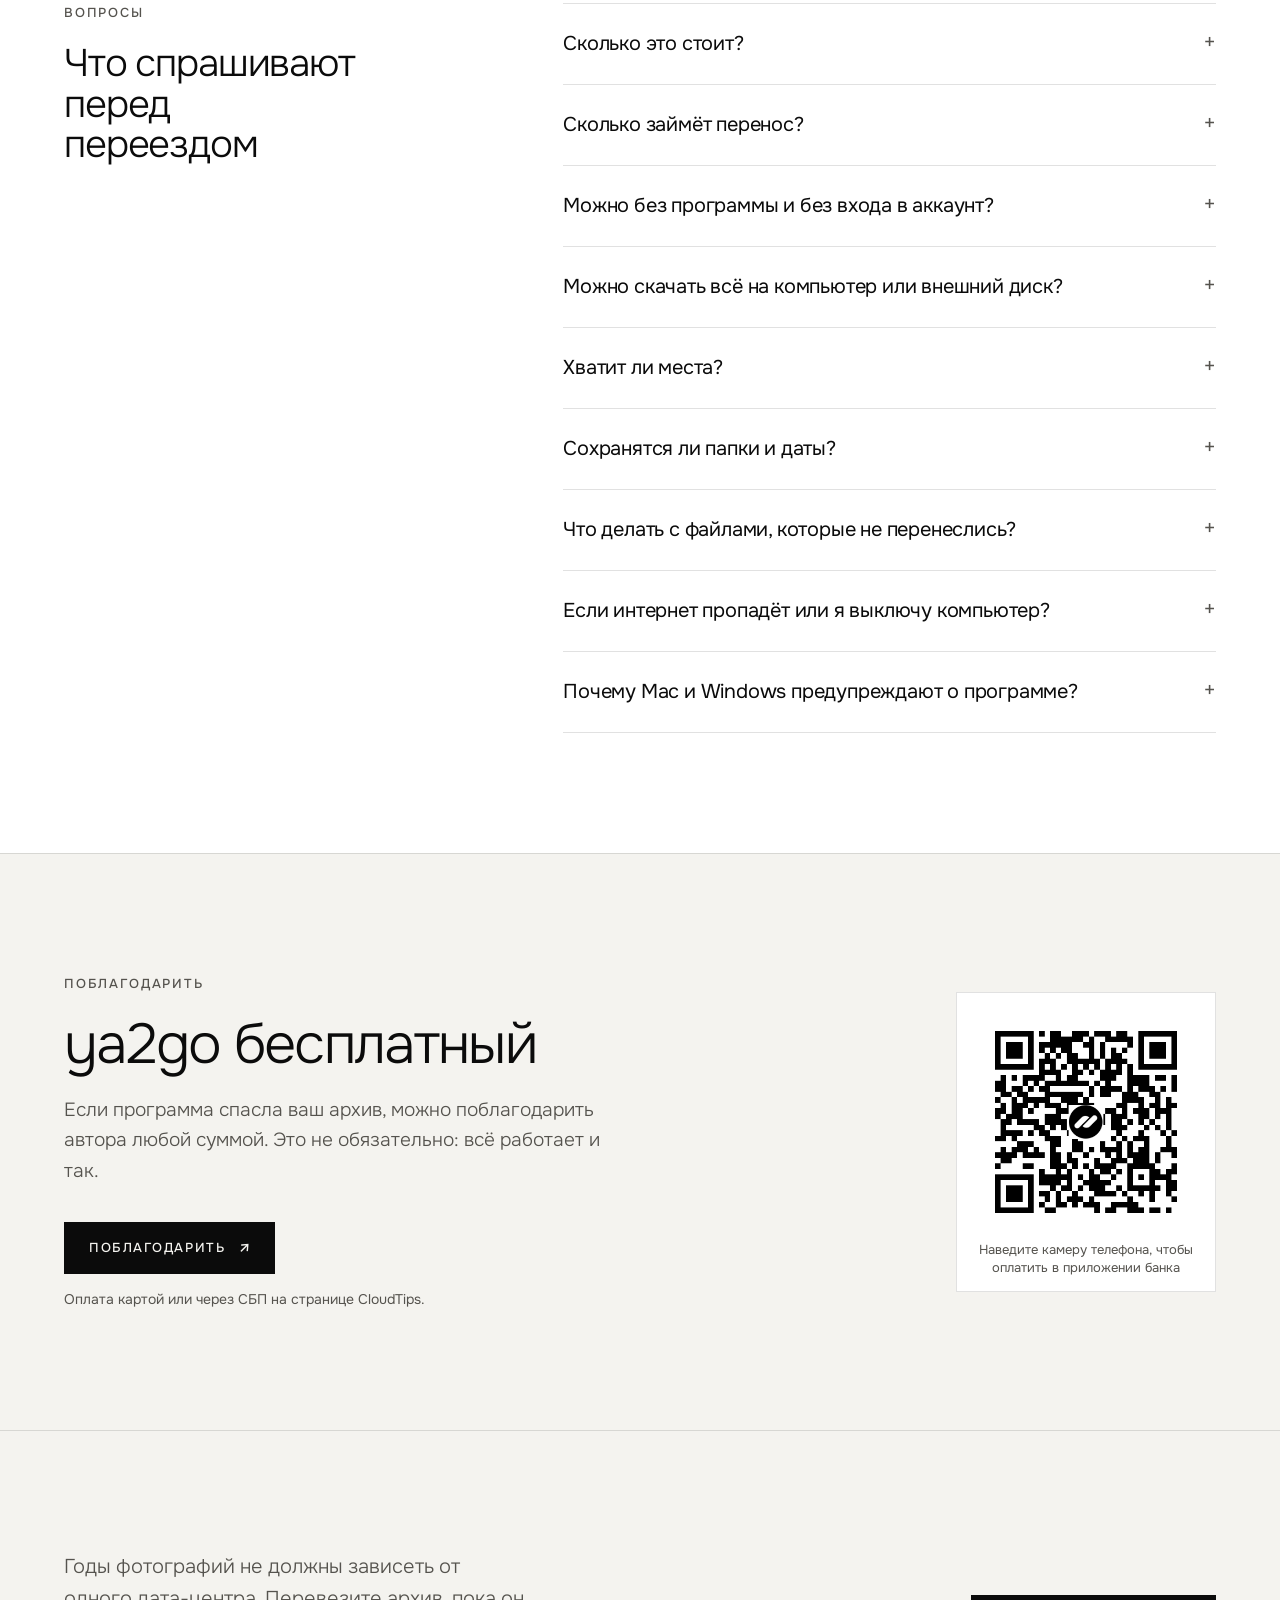
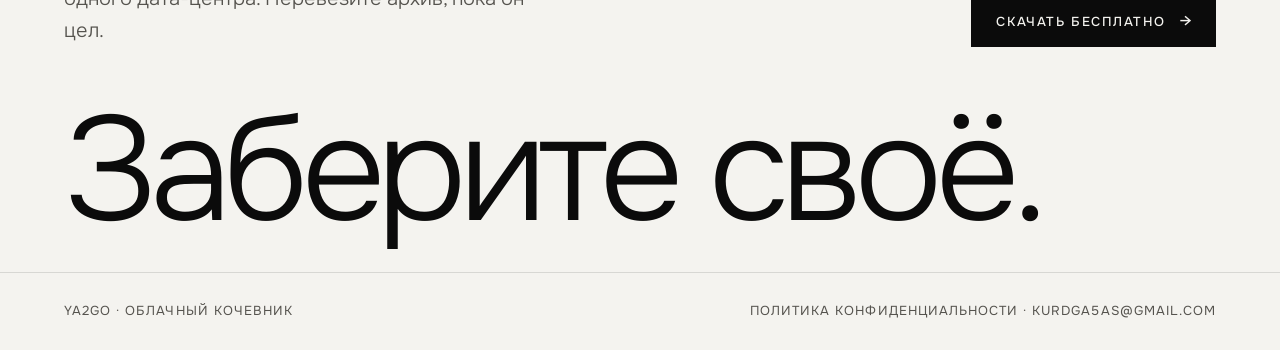
==== commit 5cec63d5: "ya2go по ссылке: скачивание публичной папки прямо в браузере Co-Authored-By: Claude Opus 5.5 <norepl" ====
--- a/index.html
+++ b/index.html
@@ -14,7 +14,7 @@
     <link rel="preconnect" href="https://fonts.googleapis.com">
     <link rel="preconnect" href="https://fonts.gstatic.com" crossorigin>
     <link rel="stylesheet" href="https://fonts.googleapis.com/css2?family=Onest:wght@300;400;500&display=swap">
-    <link rel="stylesheet" href="landing.css?v=20261016222940">
+    <link rel="stylesheet" href="landing.css?v=20261016224832">
 </head>
 <body>
 
@@ -25,6 +25,7 @@
             <div class="links">
                 <a href="#why">Почему не архивом</a>
                 <a href="#install">Установка</a>
+                <a href="link.html">Без установки</a>
                 <a href="#faq">Вопросы</a>
             </div>
             <a class="btn solid-light sm" data-download data-download-top href="#install">Скачать <span class="arr" aria-hidden="true">→</span></a>
@@ -41,7 +42,7 @@
                     <a class="btn solid-light" data-download href="https://ya2go.tech/download/ya2go-mac.zip"><span data-download-label>Скачать бесплатно</span> <span class="arr" aria-hidden="true">→</span></a>
                     <a class="btn line-light" href="#route">Как это работает <span class="arr" aria-hidden="true">↓</span></a>
                 </div>
-                <p class="alt-os"><a data-download-alt href="#install">Есть версия для Mac и для Windows</a></p>
+                <p class="alt-os"><a data-download-alt href="#install">Есть версия для Mac и для Windows</a> · <a href="link.html">Без установки: скачать по ссылке в браузере</a></p>
             </div>
             <div class="mobile-note" data-mobile-note>
                 <p>ya2go работает на компьютере. Откройте эту страницу на Mac или Windows, там будет кнопка скачивания.</p>
@@ -198,6 +199,10 @@
                 <details>
                     <summary>Сколько займёт перенос?</summary>
                     <p>Зависит от интернета и объёма. Google принимает до 750 ГБ в сутки, поэтому большой архив в Google переедет за несколько дней: программа сама продолжит на следующий день. В папку на диске ограничения нет. Пока идёт перенос, не закрывайте программу и крышку ноутбука. Засыпать компьютер программа не даст.</p>
+                </details>
+                <details>
+                    <summary>Можно без программы и без входа в аккаунт?</summary>
+                    <p>Да. Сделайте на Яндекс.Диске публичную ссылку на папку и откройте <a href="link.html">ya2go по ссылке</a>: браузер скачает всё прямо в выбранную папку на компьютере, по одному файлу и с проверкой. Работает в Chrome, Яндекс.Браузере и Edge. После переноса закройте ссылку. Программа удобнее для больших архивов: перенос сам продолжается на следующий день и умеет класть файлы в Google Drive.</p>
                 </details>
                 <details>
                     <summary>Можно скачать всё на компьютер или внешний диск?</summary>
--- a/landing.css
+++ b/landing.css
@@ -49,6 +49,15 @@
 
 a {
     color: inherit;
+}
+
+.sr-only {
+    position: absolute;
+    width: 1px;
+    height: 1px;
+    overflow: hidden;
+    clip-path: inset(50%);
+    white-space: nowrap;
 }
 
 img {
@@ -1136,3 +1145,233 @@
         padding: 48px 0 44px;
     }
 }
+
+/* ---------- по ссылке в браузере ---------- */
+
+.btn.line-ink {
+    color: var(--text);
+    background: transparent;
+}
+
+.btn.line-ink:hover {
+    background: var(--text);
+    color: var(--paper);
+}
+
+.btn:disabled {
+    opacity: 0.35;
+    cursor: not-allowed;
+}
+
+.tool {
+    padding: 0 0 0;
+}
+
+.tool-unsupported {
+    margin: 48px 0 0;
+    padding: 18px 20px;
+    border: 1px solid #a32d2d;
+    color: #a32d2d;
+}
+
+.tool-steps {
+    list-style: none;
+    padding: 0;
+    margin: 0;
+}
+
+.tool-step {
+    display: grid;
+    grid-template-columns: 120px minmax(0, 1fr);
+    gap: 16px;
+    padding: 48px 0;
+    border-bottom: 1px solid var(--line);
+}
+
+.tool-num {
+    font-size: 13px;
+    font-weight: 500;
+    letter-spacing: 0.14em;
+    color: var(--text-2);
+    padding-top: 10px;
+}
+
+.tool-main {
+    max-width: 760px;
+}
+
+.tool-main h2 {
+    font-size: clamp(26px, 2.6vw, 36px);
+}
+
+.tool-hint {
+    margin: 10px 0 22px;
+    color: var(--text-2);
+    font-weight: 300;
+}
+
+.tool-hint a,
+.tool-report a,
+.tool-unsupported a {
+    color: var(--accent);
+    text-underline-offset: 3px;
+}
+
+.tool-row {
+    display: flex;
+    flex-wrap: wrap;
+    gap: 12px;
+}
+
+.tool-row input {
+    flex: 1 1 320px;
+    min-width: 0;
+    height: 52px;
+    padding: 0 16px;
+    border: 1px solid var(--text);
+    border-radius: 0;
+    background: var(--white);
+    color: var(--text);
+    font: 300 17px/1 Onest, system-ui, sans-serif;
+}
+
+.tool-row input:focus-visible {
+    outline: none;
+    box-shadow: var(--focus);
+}
+
+.tool-status {
+    margin-top: 14px;
+    font-size: 15px;
+    min-height: 1.4em;
+}
+
+.tool-status .ok,
+.tool-report .ok {
+    color: #2f7d32;
+}
+
+.tool-status .bad,
+.tool-report .bad {
+    color: #a32d2d;
+}
+
+@media (prefers-color-scheme: dark) {
+    .tool-status .ok,
+    .tool-report .ok {
+        color: #8bc48e;
+    }
+
+    .tool-status .bad,
+    .tool-report .bad,
+    .tool-unsupported {
+        color: #f09595;
+        border-color: #f09595;
+    }
+}
+
+.tool-status.muted,
+.tool-report .muted {
+    color: var(--text-2);
+}
+
+.tool-progress {
+    margin-top: 28px;
+}
+
+.tool-pct {
+    font-size: clamp(48px, 6vw, 80px);
+    font-weight: 300;
+    letter-spacing: -0.04em;
+    line-height: 1;
+    font-variant-numeric: tabular-nums;
+}
+
+.tool-bar {
+    height: 2px;
+    margin-top: 18px;
+    background: var(--line);
+}
+
+.tool-bar > div {
+    height: 100%;
+    width: 0;
+    background: var(--text);
+    transition: width 0.6s ease-out;
+}
+
+.tool-report {
+    margin-top: 28px;
+    padding-top: 24px;
+    border-top: 1px solid var(--line);
+}
+
+.tool-report p + p,
+.tool-report p + ul,
+.tool-report ul + button,
+.tool-report p + .tool-note,
+.tool-report .tool-note + p {
+    margin-top: 14px;
+}
+
+.tool-lead {
+    font-size: 28px;
+    font-weight: 300;
+    letter-spacing: -0.02em;
+}
+
+.tool-failed {
+    padding-left: 20px;
+    color: var(--text-2);
+    font-size: 15px;
+}
+
+.tool-note {
+    padding: 16px 18px;
+    border: 1px solid var(--text);
+}
+
+.how {
+    padding: 120px 0;
+    margin-top: 72px;
+}
+
+.how-grid {
+    display: grid;
+    grid-template-columns: minmax(0, 0.8fr) minmax(0, 1.2fr);
+    gap: 64px;
+}
+
+.how .label {
+    margin-bottom: 20px;
+}
+
+@media (prefers-reduced-motion: reduce) {
+    .tool-bar > div {
+        transition: none;
+    }
+}
+
+@media (max-width: 1024px) {
+    .how-grid {
+        grid-template-columns: 1fr;
+        gap: 32px;
+    }
+}
+
+@media (max-width: 720px) {
+    .tool-step {
+        grid-template-columns: 1fr;
+        gap: 8px;
+        padding: 36px 0;
+    }
+
+    .tool-num {
+        padding-top: 0;
+    }
+
+    .how {
+        padding: 80px 0;
+        margin-top: 40px;
+    }
+}
